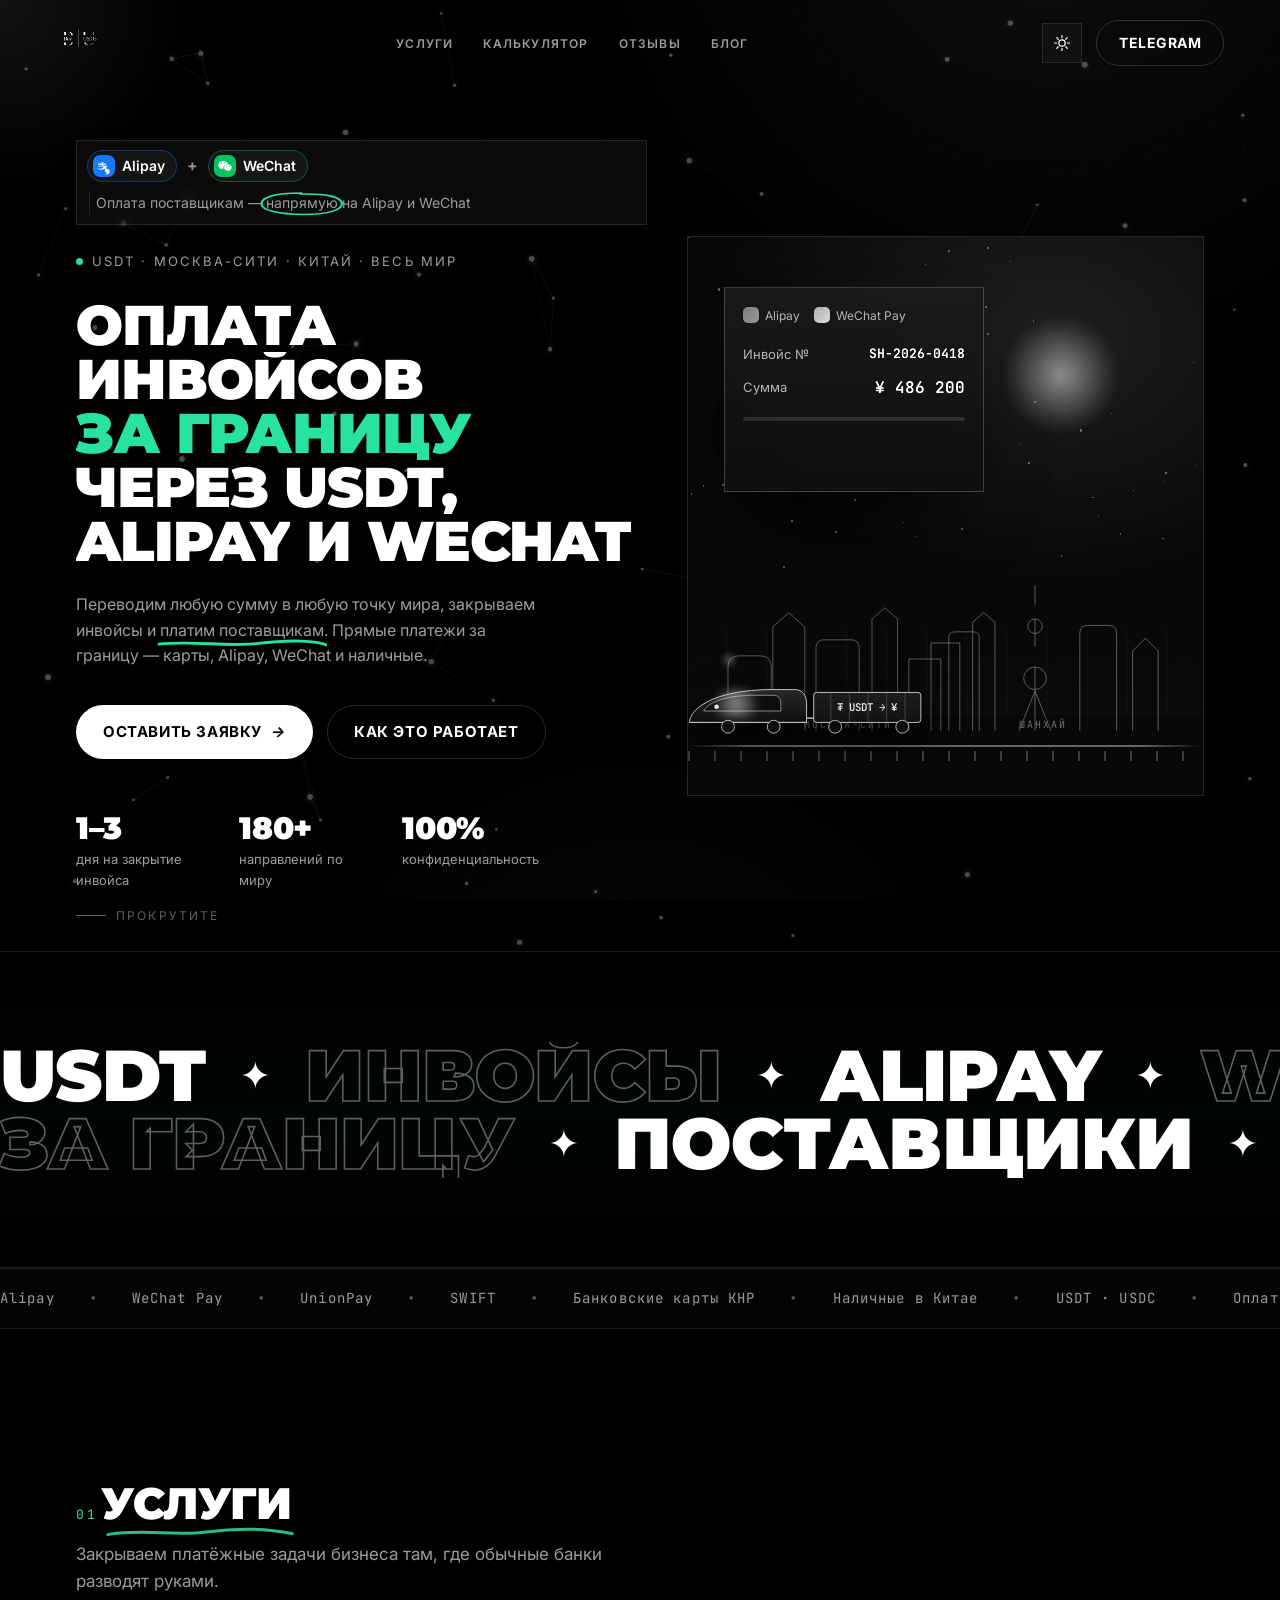
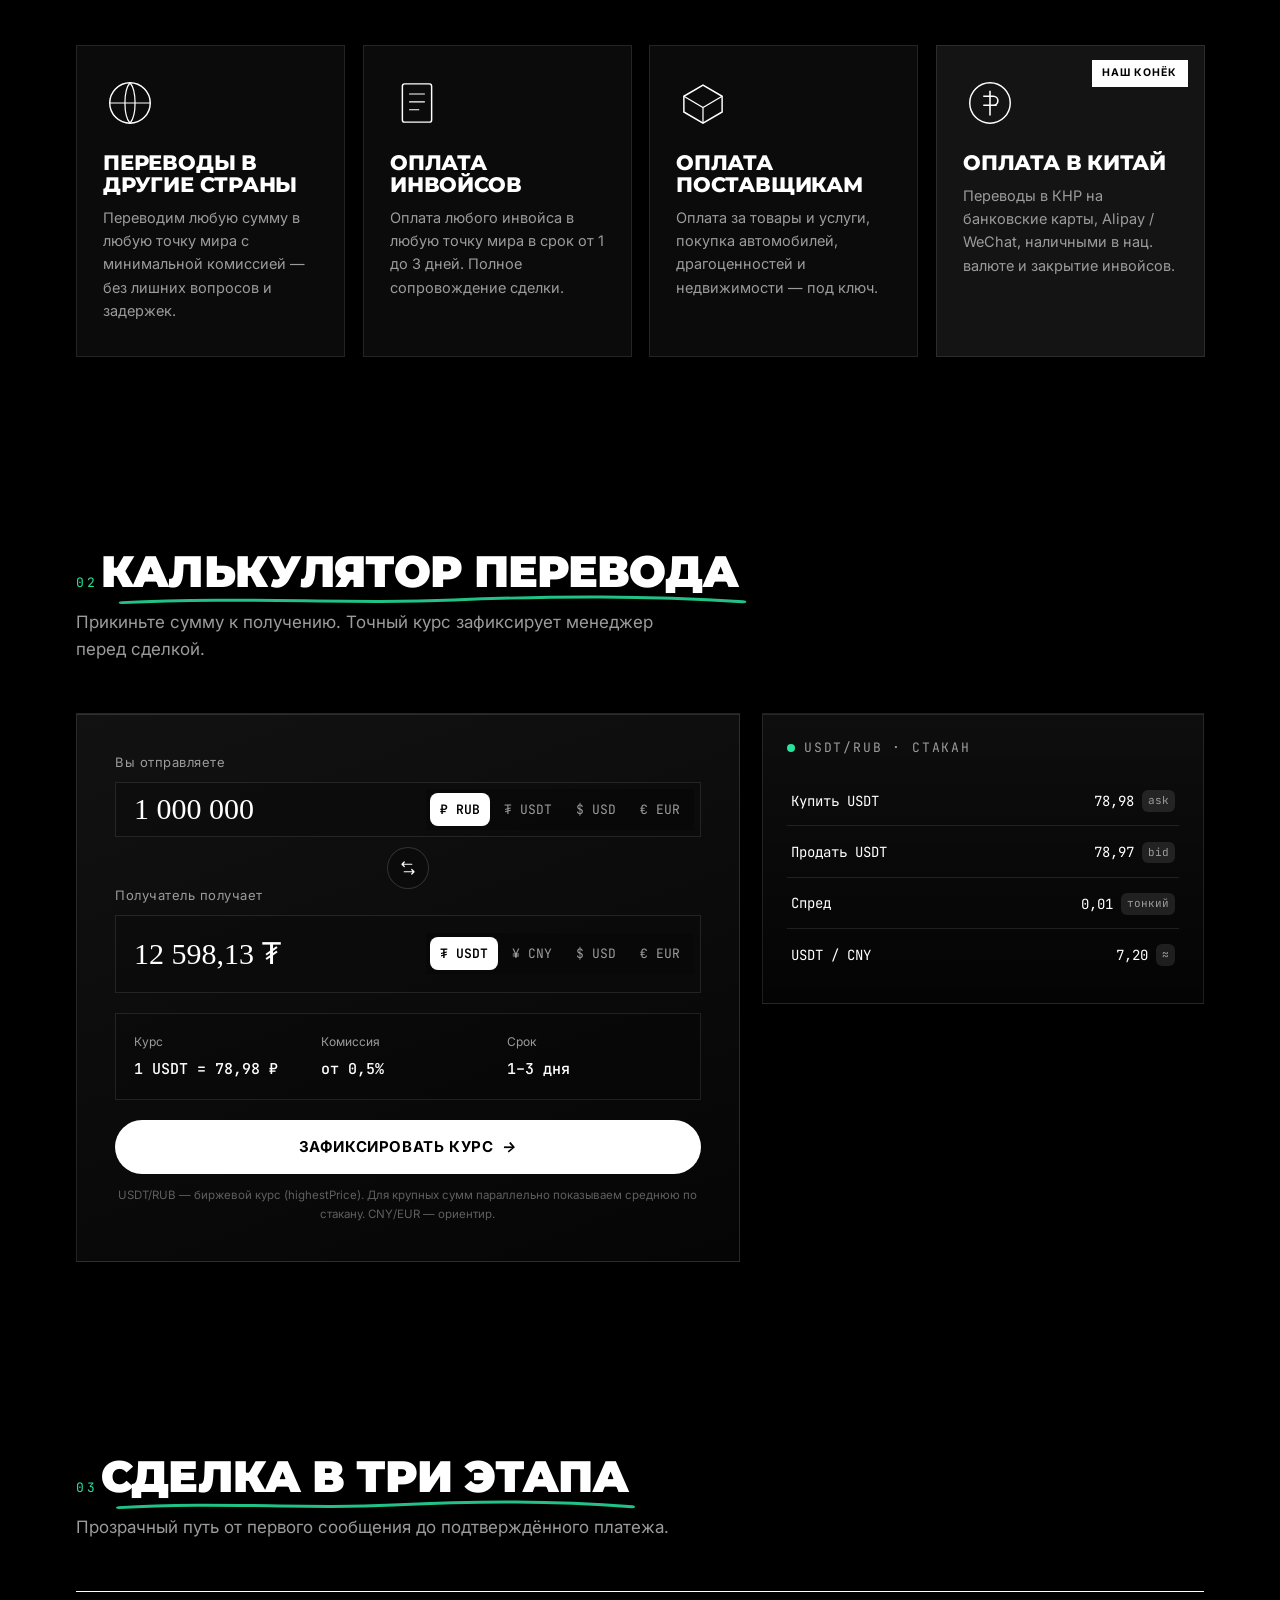
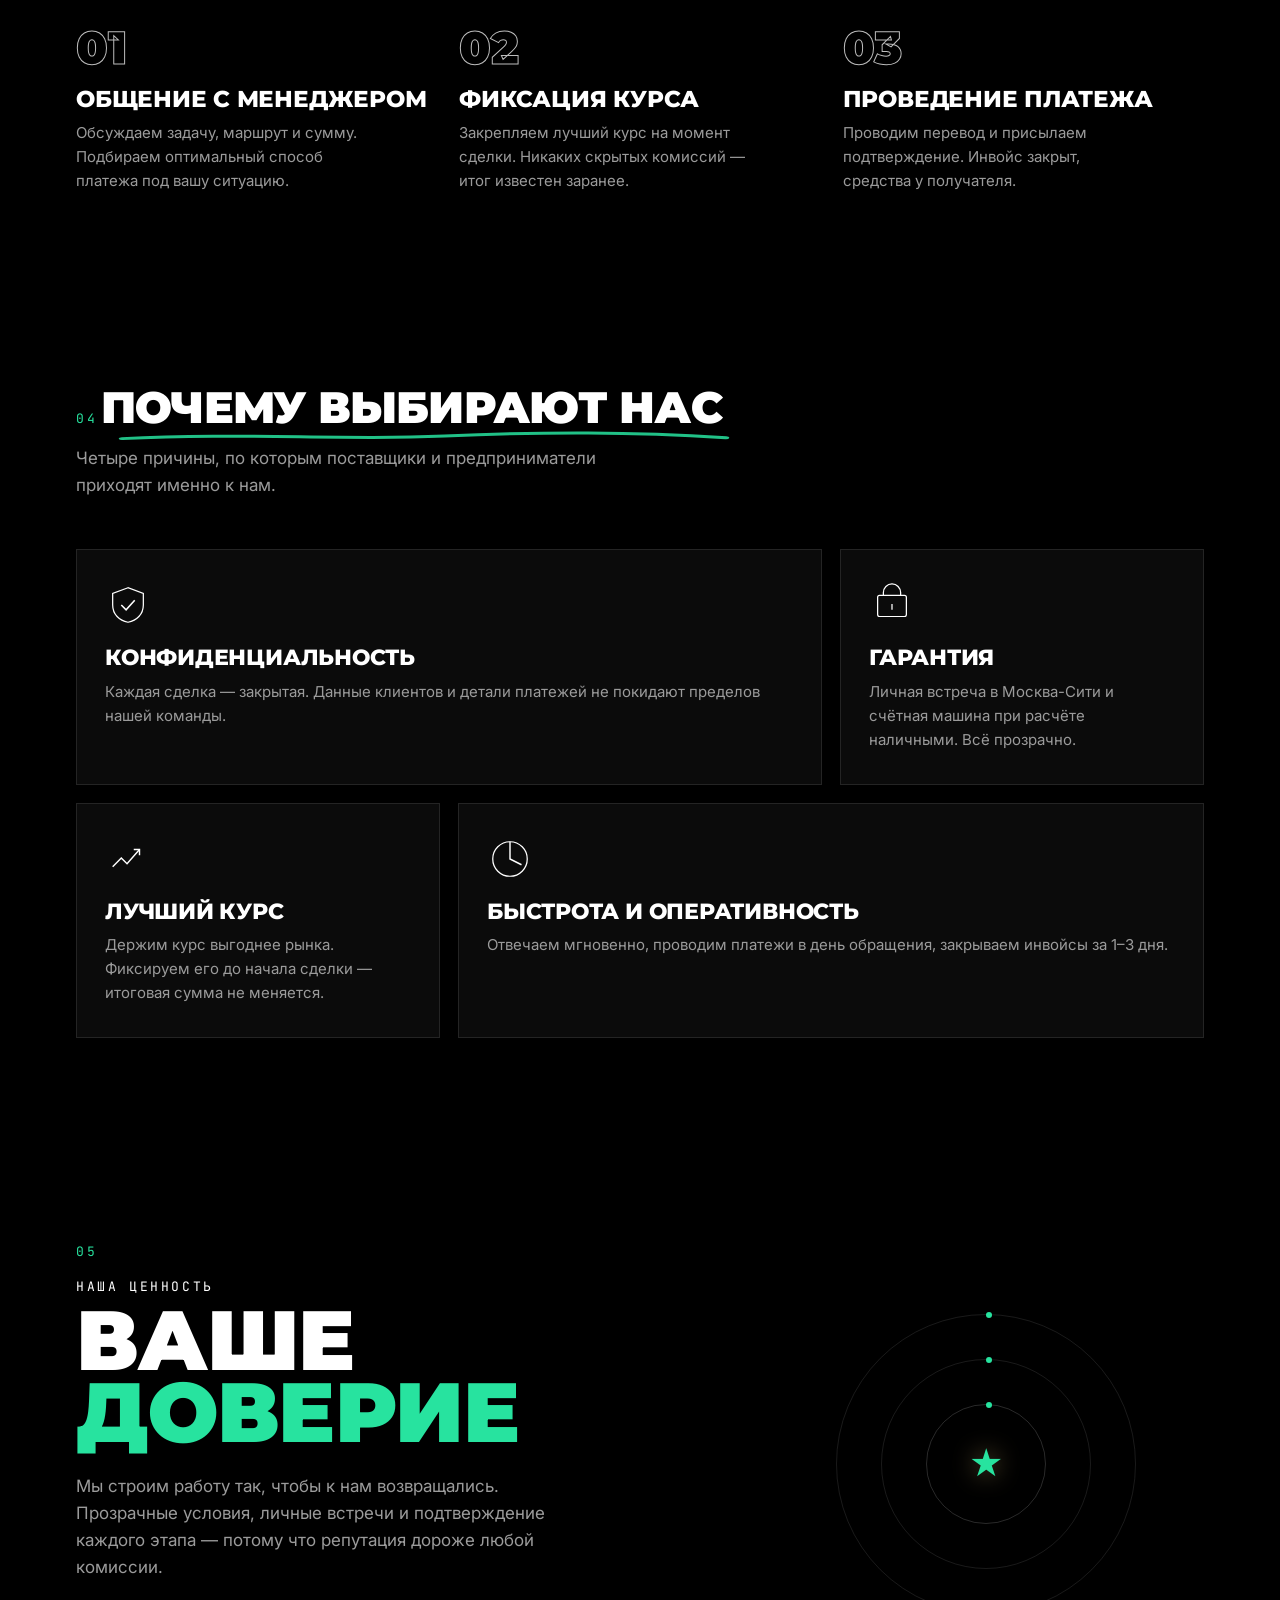
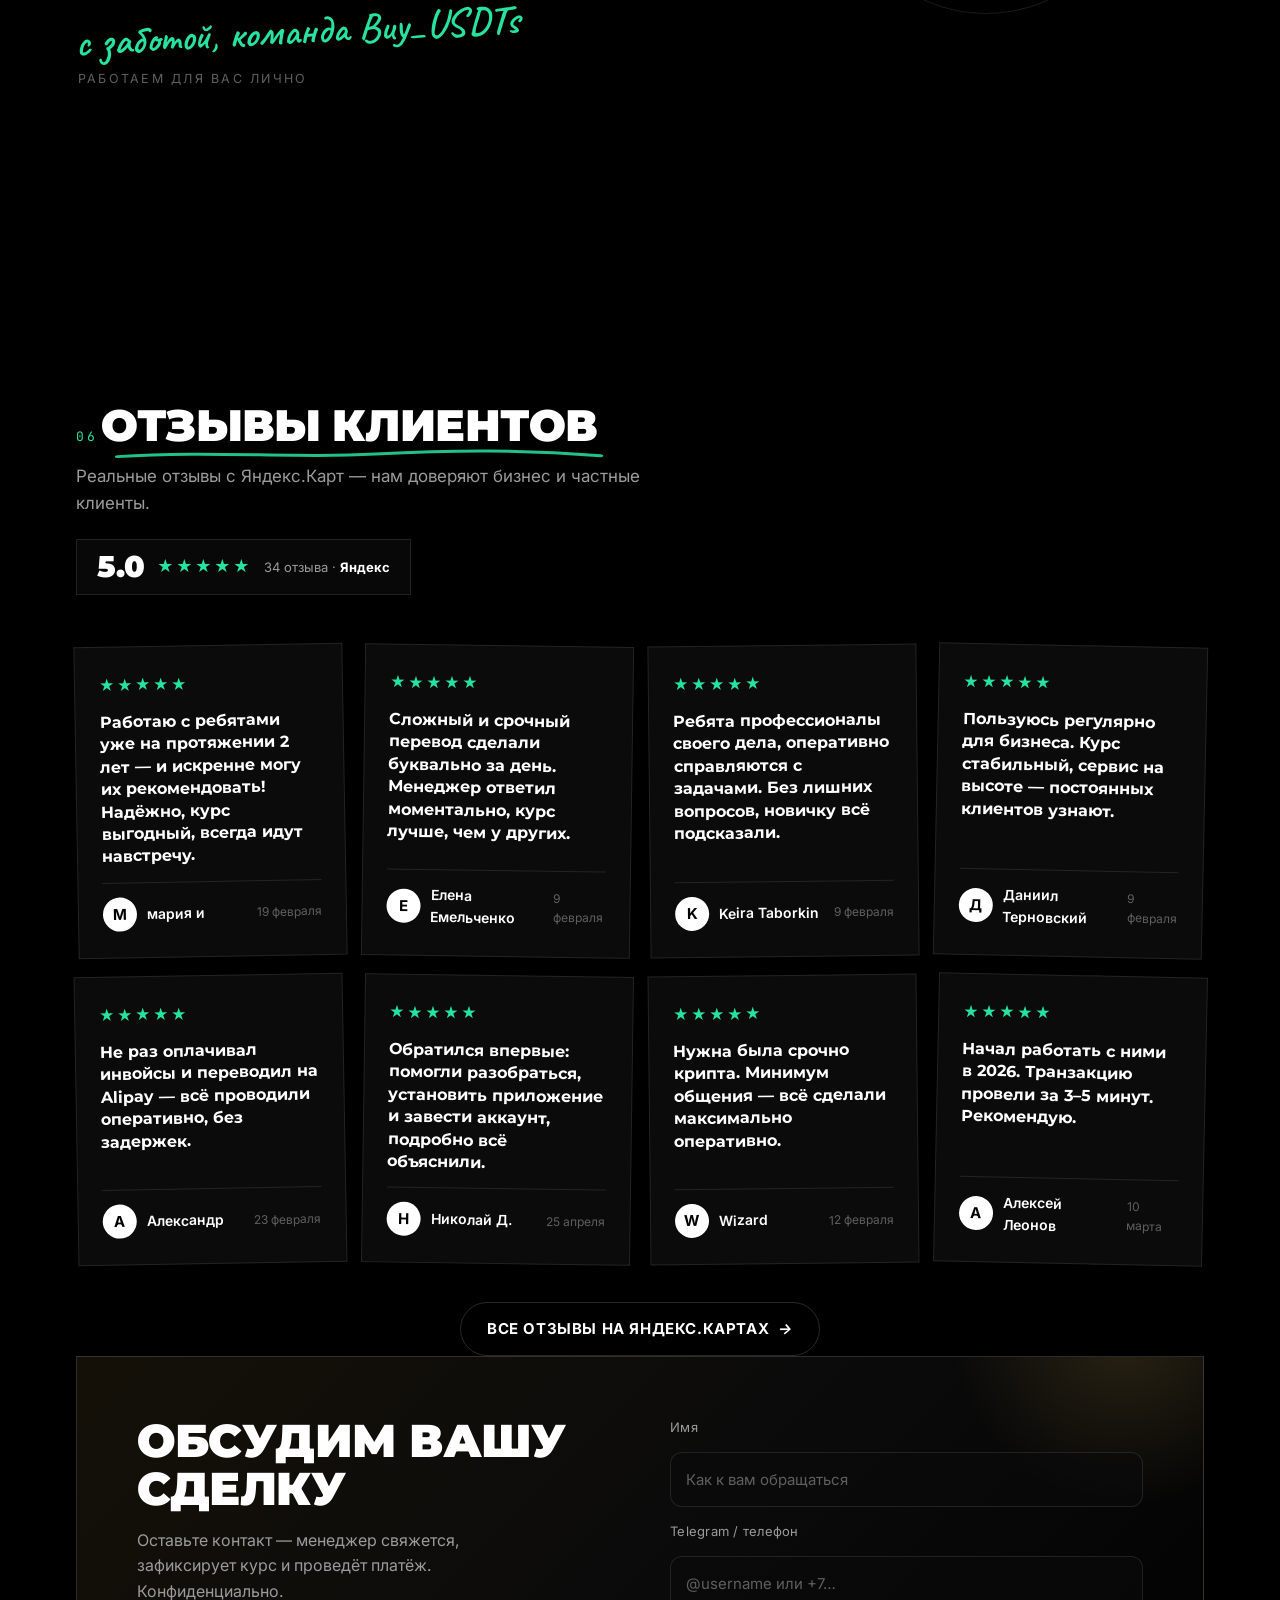
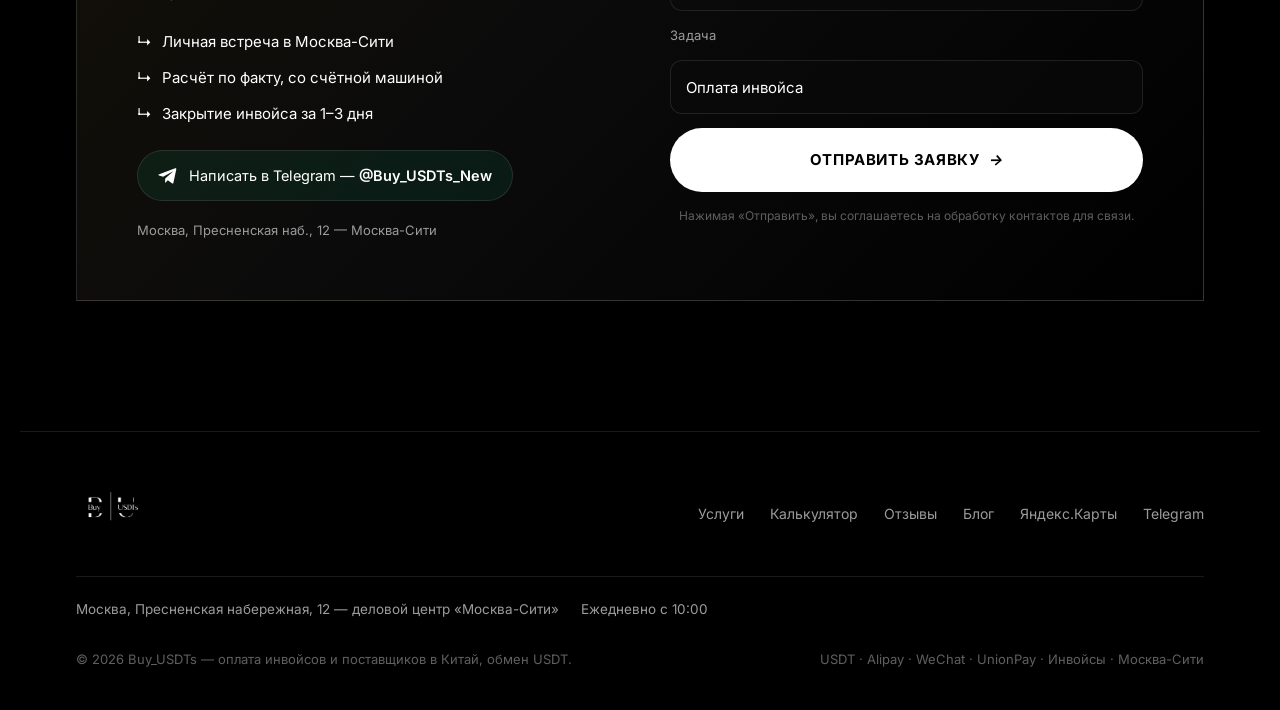
==== index.html @ accc1ccd "Buy_USDTs: сайт, блог и автопубликация через GitHub Actions" ====
<!DOCTYPE html>
<html lang="ru">
<head>
<meta charset="UTF-8" />
<meta name="viewport" content="width=device-width, initial-scale=1.0" />
<title>Оплата инвойсов и поставщиков в Китай через USDT, Alipay, WeChat — Buy_USDTs (Москва-Сити)</title>
<meta name="description" content="Buy_USDTs — оплата инвойсов и поставщиков в Китай, переводы в любую точку мира через USDT. Пополнение Alipay и WeChat, обмен USDT в Москве-Сити. Лучший курс, конфиденциально, за 1–3 дня. Рейтинг 5.0 на Яндекс.Картах." />
<meta name="keywords" content="оплата инвойсов в Китай, перевод денег в Китай, оплата поставщикам в Китай, пополнение Alipay, пополнение WeChat, купить USDT, оплата через USDT, перевод USDT, обмен USDT Москва, оплата китайских поставщиков, агент по оплате в Китай, международные переводы, криптообменник Москва-Сити, закрытие инвойса" />
<link rel="canonical" href="https://buyusdt.ru/" />
<meta name="robots" content="index, follow, max-image-preview:large" />
<meta name="theme-color" content="#05110c" />
<meta name="author" content="Buy_USDTs" />

<!-- гео / локальный бизнес -->
<meta name="geo.region" content="RU-MOW" />
<meta name="geo.placename" content="Москва, Москва-Сити" />
<meta name="geo.position" content="55.7497;37.5390" />
<meta name="ICBM" content="55.7497, 37.5390" />

<!-- Open Graph -->
<meta property="og:type" content="website" />
<meta property="og:locale" content="ru_RU" />
<meta property="og:site_name" content="Buy_USDTs" />
<meta property="og:title" content="Оплата инвойсов и поставщиков в Китай через USDT, Alipay, WeChat — Buy_USDTs" />
<meta property="og:description" content="Переводы в любую точку мира, оплата инвойсов и поставщикам, пополнение Alipay и WeChat. Обмен USDT в Москве-Сити. Рейтинг 5.0 на Яндекс.Картах." />
<meta property="og:url" content="https://buyusdt.ru/" />
<meta property="og:image" content="https://buyusdt.ru/logo.png" />

<!-- Twitter -->
<meta name="twitter:card" content="summary_large_image" />
<meta name="twitter:title" content="Оплата инвойсов и поставщиков в Китай через USDT — Buy_USDTs" />
<meta name="twitter:description" content="USDT, Alipay, WeChat, инвойсы. Москва-Сити. Лучший курс, 1–3 дня, рейтинг 5.0." />
<meta name="twitter:image" content="https://buyusdt.ru/logo.png" />

<!-- favicon -->
<link rel="icon" type="image/png" href="logo.png" />
<link rel="apple-touch-icon" href="logo.png" />

<link rel="preconnect" href="https://fonts.googleapis.com" />
<link rel="preconnect" href="https://fonts.gstatic.com" crossorigin />
<link href="https://fonts.googleapis.com/css2?family=Inter:wght@300;400;500;600;700&family=Montserrat:wght@600;700;800;900&family=Caveat:wght@500;600;700&family=JetBrains+Mono:wght@400;500&display=swap" rel="stylesheet" />
<link rel="stylesheet" href="styles.css" />
</head>
<body>

<!-- grain + ambient -->
<div class="grain" aria-hidden="true"></div>
<div class="ambient" aria-hidden="true"></div>
<div class="cursor-glow" aria-hidden="true"></div>
<div class="scroll-progress" id="scrollProgress" aria-hidden="true"></div>

<!-- preloader -->
<div class="preloader" id="preloader" aria-hidden="true">
  <img class="preloader__logo" src="logo.png" alt="Buy_USDTs" />
  <div class="preloader__emblems">
    <span class="pre-emblem">
      <svg viewBox="0 0 40 40" width="34" height="34"><rect width="40" height="40" rx="9" fill="#1677FF"/><path d="M9 25.5c3.6 1.4 8.2 2.2 12.4-.3 2.6-1.5 4-3.7 4.8-5.6h-7.6v-1.7h5.3v-2.2h-5.3V12.8h-2.6v2.7H8.9v2.2h7.1v1.7H10v1.5h9.6c-.6 1.1-1.5 2.3-2.9 3.1-2.9 1.7-6 1-8-.1l-.7 1.6Z" fill="#fff"/><path d="M22 23.5c2.4.9 5 1.9 8 3.1V31a4 4 0 0 1-4 4h-4l0-.1c1.4-.9 2.4-2.1 3.1-3.2-1.2-.5-2.4-1-3.6-1.4l.5-6.8Z" fill="#fff" opacity=".95"/></svg>
      Alipay
    </span>
    <span class="pre-emblem">
      <svg viewBox="0 0 40 40" width="34" height="34"><rect width="40" height="40" rx="9" fill="#07C160"/><path d="M16.5 11c-4.7 0-8.5 3.1-8.5 7 0 2.2 1.2 4.2 3.2 5.5l-.8 2.4 2.8-1.4c1 .3 2.1.5 3.3.5h.7a6 6 0 0 1-.2-1.6c0-3.7 3.5-6.6 7.8-6.6h.7C24.6 13.5 21 11 16.5 11Zm-2.9 4.6a1.1 1.1 0 1 1 0-2.2 1.1 1.1 0 0 1 0 2.2Zm5.8 0a1.1 1.1 0 1 1 0-2.2 1.1 1.1 0 0 1 0 2.2Z" fill="#fff"/><path d="M32 22.8c0-3.2-3.1-5.8-6.9-5.8s-6.9 2.6-6.9 5.8 3.1 5.8 6.9 5.8c.8 0 1.6-.1 2.3-.4l2.2 1.1-.6-1.9c1.8-1.1 3-2.7 3-4.6Zm-9.1-1a.9.9 0 1 1 0-1.8.9.9 0 0 1 0 1.8Zm4.6 0a.9.9 0 1 1 0-1.8.9.9 0 0 1 0 1.8Z" fill="#fff"/></svg>
      WeChat
    </span>
  </div>
  <div class="preloader__bar"><span></span></div>
</div>

<!-- ============ NAV ============ -->
<header class="nav" id="nav">
  <a href="#hero" class="brand" aria-label="Buy_USDTs — на главную">
    <img class="brand__logo" src="logo.png" alt="Buy_USDTs" />
  </a>
  <nav class="nav__links" aria-label="Основная навигация">
    <a href="#services">Услуги</a>
    <a href="#calc">Калькулятор</a>
    <a href="#reviews">Отзывы</a>
    <a href="blog.html">Блог</a>
  </nav>
  <div class="nav__right">
    <button class="theme-toggle" id="themeToggle" aria-label="Переключить тему" title="Сменить тему">
      <svg class="theme-toggle__sun" viewBox="0 0 24 24" width="18" height="18" fill="none" stroke="currentColor" stroke-width="1.6"><circle cx="12" cy="12" r="4.2"/><path d="M12 2v3M12 19v3M2 12h3M19 12h3M4.9 4.9l2.1 2.1M17 17l2.1 2.1M19.1 4.9 17 7M7 17l-2.1 2.1" stroke-linecap="round"/></svg>
      <svg class="theme-toggle__moon" viewBox="0 0 24 24" width="18" height="18" fill="none" stroke="currentColor" stroke-width="1.6"><path d="M20 14.5A8 8 0 1 1 9.5 4a6.5 6.5 0 0 0 10.5 10.5Z" stroke-linejoin="round"/></svg>
    </button>
    <a href="https://t.me/Buy_USDTs_New" target="_blank" rel="noopener" class="btn btn--ghost nav__cta" data-magnetic>
      <span>Telegram</span>
    </a>
  </div>
</header>

<main>

<!-- ============ HERO ============ -->
<section class="hero" id="hero">
  <canvas class="hero__net" id="net" aria-hidden="true"></canvas>
  <div class="hero__copy">
    <div class="hook reveal">
      <span class="hook__emblem hook__emblem--ali" aria-label="Alipay">
        <svg viewBox="0 0 40 40" width="22" height="22"><rect width="40" height="40" rx="9" fill="#1677FF"/><path d="M9 25.5c3.6 1.4 8.2 2.2 12.4-.3 2.6-1.5 4-3.7 4.8-5.6h-7.6v-1.7h5.3v-2.2h-5.3V12.8h-2.6v2.7H8.9v2.2h7.1v1.7H10v1.5h9.6c-.6 1.1-1.5 2.3-2.9 3.1-2.9 1.7-6 1-8-.1l-.7 1.6Z" fill="#fff"/><path d="M22 23.5c2.4.9 5 1.9 8 3.1V31a4 4 0 0 1-4 4h-4l0-.1c1.4-.9 2.4-2.1 3.1-3.2-1.2-.5-2.4-1-3.6-1.4l.5-6.8Z" fill="#fff" opacity=".95"/></svg>
        Alipay
      </span>
      <span class="hook__plus">+</span>
      <span class="hook__emblem hook__emblem--wechat" aria-label="WeChat Pay">
        <svg viewBox="0 0 40 40" width="22" height="22"><rect width="40" height="40" rx="9" fill="#07C160"/><path d="M16.5 11c-4.7 0-8.5 3.1-8.5 7 0 2.2 1.2 4.2 3.2 5.5l-.8 2.4 2.8-1.4c1 .3 2.1.5 3.3.5h.7a6 6 0 0 1-.2-1.6c0-3.7 3.5-6.6 7.8-6.6h.7C24.6 13.5 21 11 16.5 11Zm-2.9 4.6a1.1 1.1 0 1 1 0-2.2 1.1 1.1 0 0 1 0 2.2Zm5.8 0a1.1 1.1 0 1 1 0-2.2 1.1 1.1 0 0 1 0 2.2Z" fill="#fff"/><path d="M32 22.8c0-3.2-3.1-5.8-6.9-5.8s-6.9 2.6-6.9 5.8 3.1 5.8 6.9 5.8c.8 0 1.6-.1 2.3-.4l2.2 1.1-.6-1.9c1.8-1.1 3-2.7 3-4.6Zm-9.1-1a.9.9 0 1 1 0-1.8.9.9 0 0 1 0 1.8Zm4.6 0a.9.9 0 1 1 0-1.8.9.9 0 0 1 0 1.8Z" fill="#fff"/></svg>
        WeChat
      </span>
      <span class="hook__text">Оплата поставщикам — <span class="circled">напрямую<svg class="circled__svg" viewBox="0 0 120 50" preserveAspectRatio="none"><path d="M60 4 C20 4 6 14 6 25 C6 38 30 46 62 46 C98 46 116 36 114 23 C112 11 92 5 58 6"/></svg></span> на Alipay и WeChat</span>
    </div>
    <div class="eyebrow reveal"><span class="dot"></span>USDT · Москва-Сити · Китай · весь мир</div>
    <h1 class="hero__title reveal" data-split>
      Оплата инвойсов <span class="ital">за границу</span> через USDT, Alipay и WeChat
    </h1>
    <p class="hero__lede reveal">
      Переводим любую сумму в любую точку мира, закрываем инвойсы и <span class="uline">платим поставщикам<svg class="uline__svg" viewBox="0 0 320 12" preserveAspectRatio="none"><path d="M3 7 C70 2 130 11 190 6 S300 2 317 8"/></svg></span>.
      Прямые платежи за границу — карты, Alipay, WeChat и наличные.
    </p>
    <div class="hero__actions reveal">
      <a href="#contact" class="btn btn--gold" data-magnetic><span>Оставить заявку</span><i class="btn__arr">→</i></a>
      <a href="#process" class="btn btn--line" data-magnetic><span>Как это работает</span></a>
    </div>
    <div class="hero__stats reveal">
      <div class="stat"><b data-count="1" data-suffix="–3">1–3</b><small>дня на закрытие инвойса</small></div>
      <div class="stat"><b data-count="180" data-suffix="+">0</b><small>направлений по миру</small></div>
      <div class="stat"><b data-count="100" data-suffix="%">0</b><small>конфиденциальность</small></div>
    </div>
  </div>

  <!-- ===== animated route scene ===== -->
  <div class="scene" id="scene" aria-hidden="true">
    <div class="scene__sky"></div>
    <div class="scene__sun"></div>
    <div class="stars" id="stars"></div>

    <!-- parallax skylines -->
    <div class="skyline skyline--far" data-depth="0.06"></div>
    <div class="skyline skyline--moscow" data-depth="0.14">
      <svg viewBox="0 0 360 200" preserveAspectRatio="xMidYMax meet">
        <g fill="none" stroke="currentColor" stroke-width="1.2">
          <path d="M30 200 V120 q0-14 14-14 h26 q14 0 14 14 V200"/>
          <path d="M86 200 V70 l20-18 20 18 V200"/>
          <path d="M140 200 V96 q0-10 10-10 h34 q10 0 10 10 V200"/>
          <path d="M210 200 V60 l16 -14 16 14 V200"/>
          <path d="M256 200 V110 h40 V200"/>
          <path d="M306 200 V84 q0-8 8-8 h22 q8 0 8 8 V200"/>
        </g>
      </svg>
      <span class="skyline__tag">МОСКВА-СИТИ</span>
    </div>
    <div class="skyline skyline--china" data-depth="0.14">
      <svg viewBox="0 0 360 200" preserveAspectRatio="xMidYMax meet">
        <g fill="none" stroke="currentColor" stroke-width="1.2">
          <path d="M40 200 V90 h36 V200"/>
          <path d="M92 200 V64 l14-12 14 12 V200"/>
          <!-- pearl tower -->
          <path d="M170 200 V120 M170 120 a14 14 0 1 0 0.01 0 M170 94 V60 M170 60 a9 9 0 1 0 0.01 0 M170 42 V18"/>
          <path d="M150 200 L170 150 L190 200"/>
          <path d="M226 200 V78 q0-10 10-10 h26 q10 0 10 10 V200"/>
          <path d="M292 200 V100 l16 -16 16 16 V200"/>
        </g>
      </svg>
      <span class="skyline__tag">ШАНХАЙ</span>
    </div>

    <!-- rail -->
    <div class="rail"><span class="rail__line"></span></div>

    <!-- the train -->
    <div class="train" id="train">
      <svg class="train__svg" viewBox="0 0 420 120" fill="none">
        <defs>
          <linearGradient id="loco" x1="0" y1="0" x2="0" y2="1">
            <stop offset="0" stop-color="#22252b"/><stop offset="1" stop-color="#0e1013"/>
          </linearGradient>
          <linearGradient id="cargo" x1="0" y1="0" x2="0" y2="1">
            <stop offset="0" stop-color="#1a1d22"/><stop offset="1" stop-color="#101216"/>
          </linearGradient>
        </defs>
        <!-- locomotive (sleek bullet) -->
        <path d="M2 86 C2 70 30 40 120 40 L150 40 C160 40 166 48 166 60 L166 86 Z" fill="url(#loco)" stroke="#c9a24a" stroke-width="1.4"/>
        <path d="M22 70 C30 56 56 48 96 48 L120 48 C126 48 130 52 130 60 L130 70 Z" fill="#0c0e11" stroke="#c9a24a" stroke-width="1" opacity=".9"/>
        <circle cx="40" cy="64" r="3.2" fill="#e6c476"/>
        <line x1="2" y1="86" x2="166" y2="86" stroke="#c9a24a" stroke-width="1.4"/>
        <!-- cargo container -->
        <rect x="176" y="44" width="150" height="42" rx="4" fill="url(#cargo)" stroke="#c9a24a" stroke-width="1.4"/>
        <line x1="200" y1="44" x2="200" y2="86" stroke="#c9a24a" stroke-width=".7" opacity=".5"/>
        <line x1="226" y1="44" x2="226" y2="86" stroke="#c9a24a" stroke-width=".7" opacity=".5"/>
        <line x1="252" y1="44" x2="252" y2="86" stroke="#c9a24a" stroke-width=".7" opacity=".5"/>
        <line x1="278" y1="44" x2="278" y2="86" stroke="#c9a24a" stroke-width=".7" opacity=".5"/>
        <line x1="304" y1="44" x2="304" y2="86" stroke="#c9a24a" stroke-width=".7" opacity=".5"/>
        <text x="251" y="70" text-anchor="middle" font-family="JetBrains Mono, monospace" font-size="15" fill="#e6c476" font-weight="600">₮ USDT → ¥</text>
        <!-- coupling -->
        <line x1="166" y1="80" x2="176" y2="80" stroke="#c9a24a" stroke-width="2"/>
        <!-- wheels -->
        <g class="train__wheels" stroke="#c9a24a" stroke-width="1.3" fill="#0c0e11">
          <circle cx="56" cy="92" r="9"/><circle cx="120" cy="92" r="9"/>
          <circle cx="206" cy="92" r="9"/><circle cx="300" cy="92" r="9"/>
        </g>
      </svg>
      <span class="train__glow"></span>
      <span class="train__steam"></span>
    </div>

    <!-- floating payment card that "confirms" on arrival -->
    <div class="paycard" id="paycard">
      <div class="paycard__head">
        <span class="paycard__brand"><i class="pay-ali"></i>Alipay</span>
        <span class="paycard__brand"><i class="pay-wechat"></i>WeChat Pay</span>
      </div>
      <div class="paycard__row"><span>Инвойс №</span><b>SH-2026-0418</b></div>
      <div class="paycard__row"><span>Сумма</span><b class="paycard__amt">¥ 486 200</b></div>
      <div class="paycard__bar"><i></i></div>
      <div class="paycard__state">
        <span class="paycard__check" aria-hidden="true">
          <svg viewBox="0 0 24 24" width="18" height="18"><path d="M4 12.5 L10 18 L20 6" fill="none" stroke="currentColor" stroke-width="2.4" stroke-linecap="round" stroke-linejoin="round"/></svg>
        </span>
        <span class="paycard__txt">Оплачено · перевод подтверждён</span>
      </div>
    </div>
  </div>

  <div class="hero__scroll reveal"><span></span>прокрутите</div>
</section>

<!-- ============ KINETIC MARQUEE ============ -->
<section class="kinetic" aria-hidden="true">
  <div class="kinetic__row">
    <div class="kinetic__track" data-dir="1">
      <span>USDT</span><i>✦</i><span class="out">ИНВОЙСЫ</span><i>✦</i><span>ALIPAY</span><i>✦</i><span class="out">WECHAT</span><i>✦</i>
      <span>USDT</span><i>✦</i><span class="out">ИНВОЙСЫ</span><i>✦</i><span>ALIPAY</span><i>✦</i><span class="out">WECHAT</span><i>✦</i>
    </div>
  </div>
  <div class="kinetic__row">
    <div class="kinetic__track kinetic__track--rev" data-dir="-1">
      <span class="out">ЗА ГРАНИЦУ</span><i>✦</i><span>ПОСТАВЩИКИ</span><i>✦</i><span class="out">ПЕРЕВОДЫ</span><i>✦</i><span>UNIONPAY</span><i>✦</i>
      <span class="out">ЗА ГРАНИЦУ</span><i>✦</i><span>ПОСТАВЩИКИ</span><i>✦</i><span class="out">ПЕРЕВОДЫ</span><i>✦</i><span>UNIONPAY</span><i>✦</i>
    </div>
  </div>
</section>

<!-- ============ TICKER ============ -->
<div class="ticker" aria-hidden="true">
  <div class="ticker__track">
    <span>Alipay</span><span>•</span><span>WeChat Pay</span><span>•</span><span>UnionPay</span><span>•</span>
    <span>SWIFT</span><span>•</span><span>Банковские карты КНР</span><span>•</span><span>Наличные в Китае</span><span>•</span>
    <span>USDT · USDC</span><span>•</span><span>Оплата поставщикам</span><span>•</span>
    <span>Alipay</span><span>•</span><span>WeChat Pay</span><span>•</span><span>UnionPay</span><span>•</span>
    <span>SWIFT</span><span>•</span><span>Банковские карты КНР</span><span>•</span><span>Наличные в Китае</span><span>•</span>
    <span>USDT · USDC</span><span>•</span><span>Оплата поставщикам</span><span>•</span>
  </div>
</div>

<!-- ============ SERVICES ============ -->
<section class="services" id="services">
  <div class="sec-head reveal">
    <span class="sec-num">01</span>
    <h2>Услуги</h2>
    <p>Закрываем платёжные задачи бизнеса там, где обычные банки разводят руками.</p>
  </div>

  <div class="cards">
    <article class="card reveal" data-tilt>
      <div class="card__ico">
        <svg viewBox="0 0 48 48" fill="none" stroke="currentColor"><circle cx="24" cy="24" r="18" stroke-width="1.3"/><path d="M6 24h36M24 6c6 7 6 29 0 36M24 6c-6 7-6 29 0 36" stroke-width="1.1"/></svg>
      </div>
      <h3>Переводы в другие страны</h3>
      <p>Переводим любую сумму в любую точку мира с минимальной комиссией — без лишних вопросов и задержек.</p>
      <span class="card__edge"></span>
    </article>

    <article class="card reveal" data-tilt>
      <div class="card__ico">
        <svg viewBox="0 0 48 48" fill="none" stroke="currentColor"><rect x="11" y="7" width="26" height="34" rx="2" stroke-width="1.3"/><path d="M17 16h14M17 23h14M17 30h9" stroke-width="1.1"/></svg>
      </div>
      <h3>Оплата инвойсов</h3>
      <p>Оплата любого инвойса в любую точку мира в срок от 1 до 3 дней. Полное сопровождение сделки.</p>
      <span class="card__edge"></span>
    </article>

    <article class="card reveal" data-tilt>
      <div class="card__ico">
        <svg viewBox="0 0 48 48" fill="none" stroke="currentColor"><path d="M7 18 24 8l17 10v14L24 42 7 32z" stroke-width="1.3"/><path d="M7 18l17 10 17-10M24 28v14" stroke-width="1.1"/></svg>
      </div>
      <h3>Оплата поставщикам</h3>
      <p>Оплата за товары и услуги, покупка автомобилей, драгоценностей и недвижимости — под ключ.</p>
      <span class="card__edge"></span>
    </article>

    <article class="card card--accent reveal" data-tilt>
      <div class="card__ico">
        <svg viewBox="0 0 48 48" fill="none" stroke="currentColor"><circle cx="24" cy="24" r="18" stroke-width="1.3"/><path d="M24 13v22M18 18h9a4 4 0 0 1 0 8h-9M18 26h12" stroke-width="1.4"/></svg>
      </div>
      <h3>Оплата в Китай</h3>
      <p>Переводы в КНР на банковские карты, Alipay / WeChat, наличными в нац. валюте и закрытие инвойсов.</p>
      <span class="card__edge"></span>
      <span class="card__badge">наш конёк</span>
    </article>
  </div>
</section>

<!-- ============ CALCULATOR ============ -->
<section class="calc" id="calc">
  <div class="sec-head reveal">
    <span class="sec-num">02</span>
    <h2>Калькулятор перевода</h2>
    <p>Прикиньте сумму к получению. Точный курс зафиксирует менеджер перед сделкой.</p>
  </div>

  <div class="calc__wrap reveal">
    <div class="calc__panel">
      <div class="calc__field">
        <label>Вы отправляете</label>
        <div class="calc__input">
          <input type="text" id="calcAmount" inputmode="numeric" value="1 000 000" />
          <div class="calc__cur" id="fromCur" data-cur="RUB">
            <button type="button" data-v="RUB" class="active">₽ RUB</button>
            <button type="button" data-v="USDT">₮ USDT</button>
            <button type="button" data-v="USD">$ USD</button>
            <button type="button" data-v="EUR">€ EUR</button>
          </div>
        </div>
      </div>

      <div class="calc__swap" id="calcSwap" title="Поменять направление" aria-label="Поменять валюты местами">
        <svg viewBox="0 0 24 24" width="18" height="18" fill="none" stroke="currentColor" stroke-width="1.6"><path d="M7 4 4 7l3 3M4 7h13M17 20l3-3-3-3M20 17H7" stroke-linecap="round" stroke-linejoin="round"/></svg>
      </div>

      <div class="calc__field">
        <label>Получатель получает</label>
        <div class="calc__input calc__input--out">
          <span id="calcResult">—</span>
          <div class="calc__cur" id="toCur" data-cur="USDT">
            <button type="button" data-v="USDT" class="active">₮ USDT</button>
            <button type="button" data-v="CNY">¥ CNY</button>
            <button type="button" data-v="USD">$ USD</button>
            <button type="button" data-v="EUR">€ EUR</button>
          </div>
        </div>
      </div>

      <div class="calc__meta">
        <div><span>Курс</span><b id="calcRate">—</b></div>
        <div><span>Комиссия</span><b class="calc__fee">от 0,5%</b></div>
        <div><span>Срок</span><b>1–3 дня</b></div>
      </div>

      <a href="#contact" class="btn btn--gold btn--full" data-magnetic><span>Зафиксировать курс</span><i class="btn__arr">→</i></a>
      <p class="calc__disclaimer">USDT/RUB — биржевой курс (highestPrice). Для крупных сумм параллельно показываем среднюю по стакану. CNY/EUR — ориентир.</p>
    </div>

    <aside class="calc__aside">
      <div class="rateboard" id="rateboard">
        <div class="rateboard__head"><span class="rateboard__live"></span>USDT/RUB · стакан</div>
        <ul id="rateList"></ul>
      </div>
    </aside>
  </div>
</section>

<!-- ============ PROCESS ============ -->
<section class="process" id="process">
  <div class="sec-head reveal">
    <span class="sec-num">03</span>
    <h2>Сделка в три этапа</h2>
    <p>Прозрачный путь от первого сообщения до подтверждённого платежа.</p>
  </div>

  <div class="steps">
    <div class="steps__progress"><i id="stepsProgress"></i></div>

    <article class="step reveal">
      <span class="step__no">01</span>
      <h3>Общение с менеджером</h3>
      <p>Обсуждаем задачу, маршрут и сумму. Подбираем оптимальный способ платежа под вашу ситуацию.</p>
    </article>
    <article class="step reveal">
      <span class="step__no">02</span>
      <h3>Фиксация курса</h3>
      <p>Закрепляем лучший курс на момент сделки. Никаких скрытых комиссий — итог известен заранее.</p>
    </article>
    <article class="step reveal">
      <span class="step__no">03</span>
      <h3>Проведение платежа</h3>
      <p>Проводим перевод и присылаем подтверждение. Инвойс закрыт, средства у получателя.</p>
    </article>
  </div>
</section>

<!-- ============ ADVANTAGES ============ -->
<section class="advantages" id="advantages">
  <div class="sec-head reveal">
    <span class="sec-num">04</span>
    <h2>Почему выбирают нас</h2>
    <p>Четыре причины, по которым поставщики и предприниматели приходят именно к нам.</p>
  </div>

  <div class="adv-grid">
    <article class="adv adv--wide reveal">
      <div class="adv__ico"><svg viewBox="0 0 48 48" fill="none" stroke="currentColor"><path d="M24 6 8 12v12c0 10 7 16 16 18 9-2 16-8 16-18V12z" stroke-width="1.3"/><path d="M17 24l5 5 9-10" stroke-width="1.6"/></svg></div>
      <h3>Конфиденциальность</h3>
      <p>Каждая сделка — закрытая. Данные клиентов и детали платежей не покидают пределов нашей команды.</p>
    </article>

    <article class="adv reveal">
      <div class="adv__ico"><svg viewBox="0 0 48 48" fill="none" stroke="currentColor"><rect x="9" y="14" width="30" height="22" rx="2" stroke-width="1.3"/><path d="M15 14v-3a9 9 0 0 1 18 0v3M24 23v6" stroke-width="1.3"/></svg></div>
      <h3>Гарантия</h3>
      <p>Личная встреча в Москва-Сити и счётная машина при расчёте наличными. Всё прозрачно.</p>
    </article>

    <article class="adv reveal">
      <div class="adv__ico"><svg viewBox="0 0 48 48" fill="none" stroke="currentColor"><path d="M8 32l9-9 6 6 13-15" stroke-width="1.5"/><path d="M30 14h6v6" stroke-width="1.5"/></svg></div>
      <h3>Лучший курс</h3>
      <p>Держим курс выгоднее рынка. Фиксируем его до начала сделки — итоговая сумма не меняется.</p>
    </article>

    <article class="adv adv--wide reveal">
      <div class="adv__ico"><svg viewBox="0 0 48 48" fill="none" stroke="currentColor"><path d="M24 6v18l12 6" stroke-width="1.5"/><circle cx="24" cy="24" r="18" stroke-width="1.3"/></svg></div>
      <h3>Быстрота и оперативность</h3>
      <p>Отвечаем мгновенно, проводим платежи в день обращения, закрываем инвойсы за 1–3 дня.</p>
    </article>
  </div>
</section>

<!-- ============ TRUST ============ -->
<section class="trust" id="trust">
  <div class="trust__inner reveal">
    <span class="sec-num">05</span>
    <p class="trust__kicker">Наша ценность</p>
    <h2 class="trust__line">Ваше <span class="ital">доверие</span></h2>
    <p class="trust__sub">
      Мы строим работу так, чтобы к нам возвращались. Прозрачные условия, личные встречи
      и подтверждение каждого этапа — потому что репутация дороже любой комиссии.
    </p>
    <div class="signature">с заботой, команда Buy_USDTs<small>работаем для вас лично</small></div>
  </div>
  <div class="trust__orbits" aria-hidden="true">
    <span></span><span></span><span></span><i>★</i>
  </div>
</section>

<!-- ============ REVIEWS ============ -->
<section class="reviews" id="reviews">
  <div class="sec-head reviews__head reveal">
    <span class="sec-num">06</span>
    <h2>Отзывы клиентов</h2>
    <p>Реальные отзывы с Яндекс.Карт — нам доверяют бизнес и частные клиенты.</p>
    <a class="ya-rating" href="https://yandex.ru/maps/org/buyusdt/136196508070/reviews/" target="_blank" rel="noopener">
      <span class="ya-rating__num">5.0</span>
      <span class="ya-rating__stars" aria-hidden="true">★★★★★</span>
      <span class="ya-rating__meta">34 отзыва · <b>Яндекс</b></span>
    </a>
  </div>

  <div class="reviews__grid">
    <figure class="review reveal">
      <div class="review__stars" aria-label="5 из 5">★★★★★</div>
      <blockquote>Работаю с ребятами уже на протяжении 2 лет — и искренне могу их рекомендовать! Надёжно, курс выгодный, всегда идут навстречу.</blockquote>
      <figcaption><span class="review__av">М</span><b>мария и</b><time>19 февраля</time></figcaption>
    </figure>

    <figure class="review reveal">
      <div class="review__stars" aria-label="5 из 5">★★★★★</div>
      <blockquote>Сложный и срочный перевод сделали буквально за день. Менеджер ответил моментально, курс лучше, чем у других.</blockquote>
      <figcaption><span class="review__av">Е</span><b>Елена Емельченко</b><time>9 февраля</time></figcaption>
    </figure>

    <figure class="review reveal">
      <div class="review__stars" aria-label="5 из 5">★★★★★</div>
      <blockquote>Ребята профессионалы своего дела, оперативно справляются с задачами. Без лишних вопросов, новичку всё подсказали.</blockquote>
      <figcaption><span class="review__av">K</span><b>Keira Taborkin</b><time>9 февраля</time></figcaption>
    </figure>

    <figure class="review reveal">
      <div class="review__stars" aria-label="5 из 5">★★★★★</div>
      <blockquote>Пользуюсь регулярно для бизнеса. Курс стабильный, сервис на высоте — постоянных клиентов узнают.</blockquote>
      <figcaption><span class="review__av">Д</span><b>Даниил Терновский</b><time>9 февраля</time></figcaption>
    </figure>

    <figure class="review reveal">
      <div class="review__stars" aria-label="5 из 5">★★★★★</div>
      <blockquote>Не раз оплачивал инвойсы и переводил на Alipay — всё проводили оперативно, без задержек.</blockquote>
      <figcaption><span class="review__av">А</span><b>Александр</b><time>23 февраля</time></figcaption>
    </figure>

    <figure class="review reveal">
      <div class="review__stars" aria-label="5 из 5">★★★★★</div>
      <blockquote>Обратился впервые: помогли разобраться, установить приложение и завести аккаунт, подробно всё объяснили.</blockquote>
      <figcaption><span class="review__av">Н</span><b>Николай Д.</b><time>25 апреля</time></figcaption>
    </figure>

    <figure class="review reveal">
      <div class="review__stars" aria-label="5 из 5">★★★★★</div>
      <blockquote>Нужна была срочно крипта. Минимум общения — всё сделали максимально оперативно.</blockquote>
      <figcaption><span class="review__av">W</span><b>Wizard</b><time>12 февраля</time></figcaption>
    </figure>

    <figure class="review reveal">
      <div class="review__stars" aria-label="5 из 5">★★★★★</div>
      <blockquote>Начал работать с ними в 2026. Транзакцию провели за 3–5 минут. Рекомендую.</blockquote>
      <figcaption><span class="review__av">А</span><b>Алексей Леонов</b><time>10 марта</time></figcaption>
    </figure>
  </div>

  <div class="reviews__cta reveal">
    <a class="btn btn--line" href="https://yandex.ru/maps/org/buyusdt/136196508070/reviews/" target="_blank" rel="noopener" data-magnetic><span>Все отзывы на Яндекс.Картах</span><i class="btn__arr">→</i></a>
  </div>
</section>

<!-- ============ CONTACT / CTA ============ -->
<section class="cta" id="contact">
  <div class="cta__card reveal">
    <div class="cta__text">
      <h2>Обсудим вашу сделку</h2>
      <p>Оставьте контакт — менеджер свяжется, зафиксирует курс и проведёт платёж. Конфиденциально.</p>
      <ul class="cta__list">
        <li><span>↳</span> Личная встреча в Москва-Сити</li>
        <li><span>↳</span> Расчёт по факту, со счётной машиной</li>
        <li><span>↳</span> Закрытие инвойса за 1–3 дня</li>
      </ul>
      <a href="https://t.me/Buy_USDTs_New" target="_blank" rel="noopener" class="cta__tg" data-magnetic>
        <svg viewBox="0 0 24 24" width="20" height="20" fill="currentColor"><path d="M21.9 4.3 18.5 20c-.2 1-.9 1.3-1.8.8l-4.9-3.6-2.4 2.3c-.3.3-.5.5-1 .5l.3-4.9 9-8.1c.4-.3-.1-.5-.6-.2L6.1 13 1.3 11.5c-1-.3-1-1 .2-1.5L20.6 2.8c.9-.3 1.6.2 1.3 1.5z"/></svg>
        <span>Написать в Telegram — <b>@Buy_USDTs_New</b></span>
      </a>
      <address class="cta__contacts">
        <span>Москва, Пресненская наб., 12 — Москва-Сити</span>
      </address>
    </div>
    <form class="cta__form" id="leadForm" novalidate>
      <label>Имя
        <input type="text" name="name" placeholder="Как к вам обращаться" required />
      </label>
      <label>Telegram / телефон
        <input type="text" name="contact" placeholder="@username или +7…" required />
      </label>
      <label>Задача
        <select name="task">
          <option>Оплата инвойса</option>
          <option>Оплата в Китай (Alipay / WeChat)</option>
          <option>Оплата поставщику</option>
          <option>Перевод в другую страну</option>
        </select>
      </label>
      <button type="submit" class="btn btn--gold btn--full" data-magnetic><span>Отправить заявку</span><i class="btn__arr">→</i></button>
      <p class="cta__note" id="formNote">Нажимая «Отправить», вы соглашаетесь на обработку контактов для связи.</p>
    </form>
  </div>
</section>

</main>

<!-- ============ FOOTER ============ -->
<footer class="footer">
  <div class="footer__top">
    <div class="brand brand--lg">
      <img class="brand__logo" src="logo.png" alt="Buy_USDTs" />
    </div>
    <nav class="footer__nav" aria-label="Подвал">
      <a href="#services">Услуги</a>
      <a href="#calc">Калькулятор</a>
      <a href="#reviews">Отзывы</a>
      <a href="blog.html">Блог</a>
      <a href="https://yandex.ru/maps/org/buyusdt/136196508070/" target="_blank" rel="noopener">Яндекс.Карты</a>
      <a href="https://t.me/Buy_USDTs_New" target="_blank" rel="noopener">Telegram</a>
    </nav>
  </div>
  <address class="footer__nap">
    <span>Москва, Пресненская набережная, 12 — деловой центр «Москва-Сити»</span>
    <span>Ежедневно с 10:00</span>
  </address>
  <div class="footer__bottom">
    <span>© 2026 Buy_USDTs — оплата инвойсов и поставщиков в Китай, обмен USDT.</span>
    <span>USDT · Alipay · WeChat · UnionPay · Инвойсы · Москва-Сити</span>
  </div>
</footer>

<!-- ============ SEO: Schema.org structured data ============ -->
<script type="application/ld+json">
{
  "@context": "https://schema.org",
  "@graph": [
    {
      "@type": ["FinancialService", "CurrencyConversionService", "LocalBusiness"],
      "@id": "https://buyusdt.ru/#org",
      "name": "Buy_USDTs",
      "alternateName": "Buyusdt — оплата инвойсов и поставщиков в Китай",
      "url": "https://buyusdt.ru/",
      "image": "https://buyusdt.ru/logo.png",
      "logo": "https://buyusdt.ru/logo.png",
      "priceRange": "₽₽",
      "description": "Оплата инвойсов и поставщиков в Китай, переводы по миру через USDT, пополнение Alipay и WeChat, обмен USDT в Москве-Сити.",
      "areaServed": ["Россия", "Китай", "весь мир"],
      "currenciesAccepted": "RUB, USDT, USD, CNY",
      "address": {
        "@type": "PostalAddress",
        "streetAddress": "Пресненская набережная, 12",
        "addressLocality": "Москва",
        "addressRegion": "Москва",
        "postalCode": "123112",
        "addressCountry": "RU"
      },
      "geo": { "@type": "GeoCoordinates", "latitude": 55.7497, "longitude": 37.5390 },
      "hasMap": "https://yandex.ru/maps/org/buyusdt/136196508070/",
      "openingHoursSpecification": [{
        "@type": "OpeningHoursSpecification",
        "dayOfWeek": ["Monday","Tuesday","Wednesday","Thursday","Friday","Saturday","Sunday"],
        "opens": "10:00", "closes": "22:00"
      }],
      "sameAs": [
        "https://yandex.ru/maps/org/buyusdt/136196508070/",
        "https://t.me/Buy_USDTs_New"
      ],
      "aggregateRating": {
        "@type": "AggregateRating",
        "ratingValue": "5.0",
        "reviewCount": "34",
        "bestRating": "5",
        "worstRating": "1"
      },
      "review": [
        { "@type": "Review", "author": {"@type":"Person","name":"мария и"}, "datePublished": "2026-02-19", "reviewRating": {"@type":"Rating","ratingValue":"5","bestRating":"5"}, "reviewBody": "Работаю с ребятами уже на протяжении 2 лет — и искренне могу их рекомендовать! Надёжно, курс выгодный, всегда идут навстречу." },
        { "@type": "Review", "author": {"@type":"Person","name":"Елена Емельченко"}, "datePublished": "2026-02-09", "reviewRating": {"@type":"Rating","ratingValue":"5","bestRating":"5"}, "reviewBody": "Сложный и срочный перевод сделали буквально за день. Менеджер ответил моментально, курс лучше, чем у других." },
        { "@type": "Review", "author": {"@type":"Person","name":"Keira Taborkin"}, "datePublished": "2026-02-09", "reviewRating": {"@type":"Rating","ratingValue":"5","bestRating":"5"}, "reviewBody": "Ребята профессионалы своего дела, оперативно справляются с задачами. Без лишних вопросов, новичку всё подсказали." },
        { "@type": "Review", "author": {"@type":"Person","name":"Даниил Терновский"}, "datePublished": "2026-02-09", "reviewRating": {"@type":"Rating","ratingValue":"5","bestRating":"5"}, "reviewBody": "Пользуюсь регулярно для бизнеса. Курс стабильный, сервис на высоте — постоянных клиентов узнают." },
        { "@type": "Review", "author": {"@type":"Person","name":"Александр"}, "datePublished": "2026-02-23", "reviewRating": {"@type":"Rating","ratingValue":"5","bestRating":"5"}, "reviewBody": "Не раз оплачивал инвойсы и переводил на Alipay — всё проводили оперативно, без задержек." },
        { "@type": "Review", "author": {"@type":"Person","name":"Николай Д."}, "datePublished": "2026-04-25", "reviewRating": {"@type":"Rating","ratingValue":"5","bestRating":"5"}, "reviewBody": "Обратился впервые: помогли разобраться, установить приложение и завести аккаунт, подробно всё объяснили." },
        { "@type": "Review", "author": {"@type":"Person","name":"Алексей Леонов"}, "datePublished": "2026-03-10", "reviewRating": {"@type":"Rating","ratingValue":"5","bestRating":"5"}, "reviewBody": "Начал работать с ними в 2026. Транзакцию провели за 3–5 минут. Рекомендую." }
      ]
    },
    {
      "@type": "WebSite",
      "@id": "https://buyusdt.ru/#website",
      "url": "https://buyusdt.ru/",
      "name": "Buy_USDTs",
      "inLanguage": "ru",
      "publisher": { "@id": "https://buyusdt.ru/#org" }
    },
    {
      "@type": "FAQPage",
      "mainEntity": [
        { "@type": "Question", "name": "Как оплатить инвойс в Китай?", "acceptedAnswer": {"@type":"Answer","text":"Пришлите инвойс менеджеру в Telegram, мы фиксируем курс и оплачиваем его напрямую поставщику в Китай. Срок — от 1 до 3 дней."} },
        { "@type": "Question", "name": "Можно ли пополнить Alipay или WeChat?", "acceptedAnswer": {"@type":"Answer","text":"Да. Делаем прямые переводы в Китай на банковские карты, Alipay и WeChat, а также наличными в национальной валюте."} },
        { "@type": "Question", "name": "Что такое оплата через USDT и насколько это надёжно?", "acceptedAnswer": {"@type":"Answer","text":"USDT — стейблкоин, привязанный к доллару. Через него мы проводим международные платежи быстро и по выгодному курсу. Каждая сделка конфиденциальна, возможна личная встреча в Москве-Сити."} },
        { "@type": "Question", "name": "За сколько проходит платёж?", "acceptedAnswer": {"@type":"Answer","text":"Переводы USDT — за несколько минут, оплата инвойсов в Китай — от 1 до 3 дней. Отвечаем и проводим платежи оперативно."} },
        { "@type": "Question", "name": "Где вы находитесь?", "acceptedAnswer": {"@type":"Answer","text":"Москва, Пресненская набережная, 12 — деловой центр «Москва-Сити». Возможна личная встреча и расчёт со счётной машиной."} }
      ]
    }
  ]
}
</script>

<script src="script.js"></script>
</body>
</html>
---- styles.css ----
/* =========================================================
   MERIDIAN — premium payments site
   ========================================================= */
:root{
  --ink:#05110c;
  --ink-2:#071710;
  --panel:#0c1d15;
  --panel-2:#10241a;
  --line:rgba(201,162,74,.22);
  --line-soft:rgba(120,210,170,.10);
  --gold:#c9a24a;
  --gold-hi:#e9c878;
  --gold-deep:#a08852;
  --emerald:#13b884;
  --emerald-hi:#2fe6a8;
  --emerald-deep:#0a7d59;
  --jade:#3fd29a;
  --text:#e8f2ec;
  --muted:#8ba89b;
  --muted-2:#5d7568;
  --rad:18px;
  --ease:cubic-bezier(.22,1,.36,1);
  --maxw:1240px;
  --shadow:0 30px 80px -30px rgba(0,0,0,.85);
  --hand:"Caveat",cursive;
}

/* ---------- light theme ---------- */
[data-theme="light"]{
  --ink:#eef3ef;
  --ink-2:#e4ece6;
  --panel:#ffffff;
  --panel-2:#f6faf7;
  --line:rgba(160,136,82,.32);
  --line-soft:rgba(14,50,36,.10);
  --gold:#a07d2a;
  --gold-hi:#7a5e16;
  --gold-deep:#c9a24a;
  --emerald:#0a9468;
  --emerald-hi:#067a52;
  --emerald-deep:#13b884;
  --jade:#119468;
  --text:#0c2018;
  --muted:#566b60;
  --muted-2:#8ca093;
  --shadow:0 30px 80px -34px rgba(20,60,44,.32);
}
[data-theme="light"] .grain{mix-blend-mode:multiply;opacity:.04}
[data-theme="light"] .btn--gold{color:#fff;background:linear-gradient(180deg,var(--gold-deep),var(--gold))}
[data-theme="light"] .step__no{-webkit-text-stroke:1px var(--gold-deep)}
[data-theme="light"] .ticker{background:rgba(0,0,0,.015)}

*{box-sizing:border-box;margin:0;padding:0}
html,body{transition:background .5s var(--ease),color .5s var(--ease)}
html{scroll-behavior:smooth}
@media (prefers-reduced-motion:reduce){html{scroll-behavior:auto}}
body{
  font-family:"Manrope",system-ui,sans-serif;
  background:var(--ink);
  color:var(--text);
  line-height:1.6;
  overflow-x:hidden;
  -webkit-font-smoothing:antialiased;
}
a{color:inherit;text-decoration:none}
h1,h2,h3{font-family:"Playfair Display",Georgia,serif;font-weight:600;line-height:1.05;letter-spacing:-.01em}
.ital{font-style:italic;
  background:linear-gradient(100deg,var(--emerald-hi),var(--gold-hi));
  -webkit-background-clip:text;background-clip:text;-webkit-text-fill-color:transparent}
section{position:relative}

/* ---------- ambient / texture ---------- */
.grain{
  position:fixed;inset:0;z-index:60;pointer-events:none;opacity:.05;mix-blend-mode:overlay;
  background-image:url("data:image/svg+xml,%3Csvg xmlns='http://www.w3.org/2000/svg' width='120' height='120'%3E%3Cfilter id='n'%3E%3CfeTurbulence type='fractalNoise' baseFrequency='.9' numOctaves='2'/%3E%3C/filter%3E%3Crect width='100%25' height='100%25' filter='url(%23n)'/%3E%3C/svg%3E");
}
.ambient{
  position:fixed;inset:0;z-index:-2;pointer-events:none;
  background:
    radial-gradient(58vw 58vw at 82% -12%,rgba(19,184,132,.14),transparent 60%),
    radial-gradient(52vw 52vw at -10% 18%,rgba(201,162,74,.10),transparent 55%),
    radial-gradient(46vw 46vw at 50% 122%,rgba(19,184,132,.10),transparent 60%);
  animation:auroraShift 18s ease-in-out infinite alternate;
}
@keyframes auroraShift{50%{filter:hue-rotate(12deg) brightness(1.08)}100%{transform:translateY(-2%)}}
.cursor-glow{
  position:fixed;top:0;left:0;width:420px;height:420px;border-radius:50%;z-index:0;pointer-events:none;
  background:radial-gradient(circle,rgba(19,184,132,.12),rgba(201,162,74,.06) 45%,transparent 62%);
  transform:translate(-50%,-50%);transition:opacity .4s;opacity:0;
}
@media (hover:hover){.cursor-glow{opacity:1}}

/* ---------- scroll progress ---------- */
.scroll-progress{position:fixed;top:0;left:0;height:2px;width:0;z-index:95;
  background:linear-gradient(90deg,var(--gold),var(--gold-hi));box-shadow:0 0 12px rgba(201,162,74,.6)}

/* ---------- theme toggle ---------- */
.nav__right{display:flex;align-items:center;gap:14px}
.theme-toggle{width:40px;height:40px;border-radius:50%;border:1px solid var(--line-soft);
  background:rgba(255,255,255,.03);color:var(--text);cursor:pointer;display:grid;place-items:center;
  position:relative;transition:border-color .3s,background .3s,transform .3s var(--ease)}
.theme-toggle:hover{border-color:var(--gold);transform:rotate(18deg)}
.theme-toggle svg{position:absolute;transition:opacity .4s,transform .5s var(--ease)}
.theme-toggle__moon{opacity:0;transform:rotate(-90deg) scale(.5)}
.theme-toggle__sun{opacity:1;transform:rotate(0) scale(1)}
[data-theme="light"] .theme-toggle__sun{opacity:0;transform:rotate(90deg) scale(.5)}
[data-theme="light"] .theme-toggle__moon{opacity:1;transform:rotate(0) scale(1)}

/* ---------- preloader ---------- */
.preloader{
  position:fixed;inset:0;z-index:200;background:var(--ink);
  display:flex;flex-direction:column;align-items:center;justify-content:center;gap:22px;
  transition:opacity .8s var(--ease),visibility .8s;
}
.preloader.done{opacity:0;visibility:hidden}
.preloader__mark{
  font-family:"Playfair Display",serif;font-size:clamp(28px,6vw,54px);letter-spacing:.4em;
  color:var(--text);padding-left:.4em;
  background:linear-gradient(90deg,var(--muted-2),var(--gold-hi),var(--muted-2));
  background-size:200% 100%;-webkit-background-clip:text;background-clip:text;-webkit-text-fill-color:transparent;
  animation:shine 2.4s linear infinite;
}
@keyframes shine{to{background-position:-200% 0}}
.preloader__emblems{display:flex;gap:16px}
.pre-emblem{display:flex;align-items:center;gap:8px;font-size:14px;color:var(--muted);
  padding:9px 16px 9px 11px;border-radius:100px;border:1px solid var(--line-soft);background:rgba(255,255,255,.02);
  opacity:0;animation:preEmb .6s var(--ease) forwards}
.pre-emblem:nth-child(1){animation-delay:.25s}
.pre-emblem:nth-child(2){animation-delay:.45s}
.pre-emblem svg{border-radius:8px;box-shadow:0 6px 16px -6px rgba(0,0,0,.6)}
@keyframes preEmb{from{opacity:0;transform:translateY(10px) scale(.92)}to{opacity:1;transform:none}}
.preloader__bar{width:220px;height:2px;background:var(--line-soft);overflow:hidden}
.preloader__bar span{display:block;height:100%;width:40%;background:var(--gold);animation:load 1.2s var(--ease) infinite}
@keyframes load{0%{transform:translateX(-120%)}100%{transform:translateX(320%)}}

/* ---------- buttons ---------- */
.btn{
  position:relative;display:inline-flex;align-items:center;gap:.6em;
  padding:14px 26px;border-radius:100px;font-weight:600;font-size:15px;
  cursor:pointer;border:1px solid transparent;transition:transform .35s var(--ease),background .35s,color .35s,border-color .35s;
  will-change:transform;
}
.btn span{position:relative;z-index:1}
.btn__arr{transition:transform .35s var(--ease)}
.btn:hover .btn__arr{transform:translateX(4px)}
.btn--gold{background:linear-gradient(180deg,var(--gold-hi),var(--gold));color:#1a160c;box-shadow:0 14px 40px -14px rgba(201,162,74,.7)}
.btn--gold:hover{box-shadow:0 18px 50px -12px rgba(201,162,74,.9)}
.btn--line{border-color:var(--line);color:var(--text)}
.btn--line:hover{border-color:var(--gold);background:rgba(201,162,74,.06)}
.btn--ghost{border-color:var(--line-soft);color:var(--text);padding:11px 22px;font-size:14px}
.btn--ghost:hover{border-color:var(--gold)}
.btn--full{width:100%;justify-content:center}

/* ---------- nav ---------- */
.nav{
  position:fixed;top:0;left:0;right:0;z-index:90;
  display:flex;align-items:center;justify-content:space-between;gap:24px;
  padding:20px clamp(18px,5vw,56px);
  transition:padding .4s var(--ease),background .4s,border-color .4s,backdrop-filter .4s;
  border-bottom:1px solid transparent;
}
.nav.scrolled{
  padding-top:13px;padding-bottom:13px;
  background:rgba(10,11,13,.72);backdrop-filter:blur(16px);
  border-bottom:1px solid var(--line-soft);
}
.brand{display:flex;align-items:center;gap:10px}
.brand__logo{height:42px;width:auto;display:block;transition:height .4s var(--ease),filter .4s}
.nav.scrolled .brand__logo{height:36px}
.brand--lg .brand__logo{height:64px}
.preloader__logo{height:84px;width:auto;display:block;
  filter:drop-shadow(0 0 20px rgba(19,184,132,.25));animation:preEmb .7s var(--ease) both}
/* белый логотип → инверсия в светлой теме, чтобы был виден */
[data-theme="light"] .brand__logo,
[data-theme="light"] .preloader__logo{filter:invert(1) brightness(.22)}
.brand__glyph{color:var(--gold);display:flex}
.brand__type{font-family:"Playfair Display",serif;font-size:22px;letter-spacing:.04em}
.brand__type em{font-style:normal;color:var(--gold);font-size:.6em;vertical-align:super;letter-spacing:.18em;margin-left:2px}
.nav__links{display:flex;gap:30px}
.nav__links a{font-size:14.5px;color:var(--muted);position:relative;transition:color .3s}
.nav__links a::after{content:"";position:absolute;left:0;bottom:-5px;width:0;height:1px;background:var(--gold);transition:width .35s var(--ease)}
.nav__links a:hover{color:var(--text)}
.nav__links a:hover::after{width:100%}
@media(max-width:880px){.nav__links{display:none}}

/* ---------- HERO ---------- */
.hero{
  min-height:100vh;display:grid;grid-template-columns:1.05fr .95fr;align-items:center;gap:40px;
  padding:140px clamp(18px,5vw,56px) 60px;max-width:var(--maxw);margin:0 auto;position:relative;
}
.hero__copy{position:relative}
.note--hero{position:relative;right:auto;top:auto;transform:rotate(-4deg);
  display:inline-flex;align-items:center;gap:4px;margin-left:auto;align-self:center;
  color:var(--gold-hi);max-width:none;white-space:nowrap}
.note--hero svg{position:static;color:var(--emerald-hi);flex:none;transform:translateY(2px)}
@media(max-width:980px){.note--hero{margin-left:0}}
@media(max-width:680px){.note{display:none}}
/* hook badge with payment emblems */
.hook{display:inline-flex;align-items:center;flex-wrap:wrap;gap:10px;margin-bottom:22px;
  padding:9px 18px 9px 10px;border-radius:100px;
  background:linear-gradient(100deg,rgba(22,119,255,.10),rgba(7,193,96,.10));
  border:1px solid var(--line-soft);backdrop-filter:blur(8px);
  box-shadow:0 10px 30px -16px rgba(0,0,0,.6)}
.hook__emblem{display:inline-flex;align-items:center;gap:7px;font-size:14px;font-weight:600;color:var(--text);
  padding:5px 12px 5px 6px;border-radius:100px;background:rgba(255,255,255,.04);
  transition:transform .35s var(--ease)}
.hook__emblem:hover{transform:translateY(-2px)}
.hook__emblem svg{border-radius:7px}
.hook__emblem--ali{box-shadow:inset 0 0 0 1px rgba(22,119,255,.35)}
.hook__emblem--wechat{box-shadow:inset 0 0 0 1px rgba(7,193,96,.35)}
.hook__plus{color:var(--muted);font-weight:600}
.hook__text{font-size:14px;color:var(--muted);padding-left:6px;border-left:1px solid var(--line-soft);margin-left:2px}
@media(max-width:520px){.hook__text{border-left:none;padding-left:0;font-size:13px}}

.eyebrow{display:inline-flex;align-items:center;gap:9px;font-size:13px;letter-spacing:.16em;text-transform:uppercase;color:var(--muted);margin-bottom:26px}
.eyebrow .dot{width:7px;height:7px;border-radius:50%;background:var(--gold);box-shadow:0 0 0 0 rgba(201,162,74,.6);animation:pulse 2.4s infinite}
@keyframes pulse{0%{box-shadow:0 0 0 0 rgba(201,162,74,.5)}70%{box-shadow:0 0 0 10px rgba(201,162,74,0)}100%{box-shadow:0 0 0 0 rgba(201,162,74,0)}}
.hero__title{font-size:clamp(38px,6.2vw,76px);margin-bottom:24px}
.hero__lede{font-size:clamp(16px,1.4vw,19px);color:var(--muted);max-width:46ch;margin-bottom:36px}
.hero__actions{display:flex;flex-wrap:wrap;gap:14px;margin-bottom:54px}
.hero__stats{display:flex;gap:clamp(18px,4vw,52px)}
.stat b{font-family:"Playfair Display",serif;font-size:clamp(26px,3vw,40px);color:var(--gold-hi);display:block;line-height:1}
.stat small{font-size:13px;color:var(--muted);display:block;margin-top:6px;max-width:14ch}
.hero__scroll{position:absolute;bottom:26px;left:clamp(18px,5vw,56px);font-size:12px;letter-spacing:.18em;text-transform:uppercase;color:var(--muted-2);display:flex;align-items:center;gap:10px}
.hero__scroll span{width:30px;height:1px;background:var(--muted-2);position:relative;overflow:hidden}
.hero__scroll span::after{content:"";position:absolute;inset:0;background:var(--gold);transform:translateX(-100%);animation:scrollline 2s var(--ease) infinite}
@keyframes scrollline{50%{transform:translateX(0)}100%{transform:translateX(100%)}}

/* ===== hero particle network ===== */
.hero__net{position:absolute;inset:0;width:100%;height:100%;z-index:-1;pointer-events:none;opacity:.9}

/* split headline reveal */
.hero__title .word{display:inline-block;overflow:hidden;vertical-align:top}
.hero__title .word>span{display:inline-block;transform:translateY(110%);transition:transform .9s var(--ease)}
.hero__title.shown .word>span{transform:translateY(0)}

/* ===== SCENE (train route) ===== */
.scene{position:relative;height:min(72vh,560px);border-radius:24px;overflow:hidden;border:1px solid var(--line-soft);background:linear-gradient(180deg,#0c0f15 0%,#0a0c10 60%,#08090c 100%)}
.scene__sky{position:absolute;inset:0;background:radial-gradient(120% 80% at 70% 18%,rgba(201,162,74,.12),transparent 55%)}
.scene__sun{position:absolute;top:14%;right:16%;width:120px;height:120px;border-radius:50%;
  background:radial-gradient(circle,rgba(230,196,118,.55),rgba(201,162,74,.12) 55%,transparent 70%);
  filter:blur(2px);animation:breathe 6s ease-in-out infinite}
@keyframes breathe{50%{transform:scale(1.08);opacity:.85}}
.stars{position:absolute;inset:0}
.stars i{position:absolute;width:2px;height:2px;border-radius:50%;background:#fff;opacity:.35;animation:tw 3s ease-in-out infinite}
@keyframes tw{50%{opacity:.9}}

.skyline{position:absolute;bottom:64px;color:rgba(201,162,74,.45);will-change:transform}
.skyline svg{width:300px;height:160px;display:block}
.skyline--moscow{left:2%}
.skyline--china{right:2%;color:rgba(95,174,143,.5)}
.skyline--far{left:0;right:0;bottom:80px;height:90px;background:
  linear-gradient(180deg,transparent,rgba(201,162,74,.04)),
  repeating-linear-gradient(90deg,transparent 0 38px,rgba(255,255,255,.025) 38px 40px);opacity:.5}
.skyline__tag{position:absolute;bottom:-2px;left:50%;transform:translateX(-50%);font-family:"JetBrains Mono",monospace;font-size:10px;letter-spacing:.2em;color:var(--muted-2);white-space:nowrap}

.rail{position:absolute;left:0;right:0;bottom:48px;height:2px}
.rail__line{position:absolute;inset:0;background:linear-gradient(90deg,transparent,rgba(201,162,74,.5) 12%,rgba(201,162,74,.5) 88%,transparent)}
.rail::after{content:"";position:absolute;top:6px;left:0;right:0;height:10px;
  background-image:repeating-linear-gradient(90deg,rgba(201,162,74,.28) 0 2px,transparent 2px 26px)}

.train{position:absolute;bottom:40px;left:0;width:300px;will-change:transform;
  animation:ride 11s linear infinite}
.train__svg{width:300px;height:auto;filter:drop-shadow(0 10px 18px rgba(0,0,0,.6))}
@keyframes ride{
  0%{transform:translateX(-340px)}
  100%{transform:translateX(calc(100% + 760px))}
}
.train__wheels circle{transform-box:fill-box;transform-origin:center;animation:spin 1.1s linear infinite}
@keyframes spin{to{transform:rotate(360deg)}}
.train__glow{position:absolute;top:30%;left:6%;width:60px;height:30px;border-radius:50%;
  background:radial-gradient(circle,rgba(230,196,118,.6),transparent 70%);filter:blur(4px)}
.train__steam{position:absolute;top:-6px;left:12%;width:10px;height:10px;border-radius:50%;
  background:rgba(255,255,255,.25);filter:blur(3px);animation:steam 1.6s ease-out infinite}
@keyframes steam{0%{transform:translate(0,0) scale(.6);opacity:.5}100%{transform:translate(-26px,-40px) scale(1.8);opacity:0}}

.paycard{
  position:absolute;top:9%;left:7%;width:260px;padding:18px;border-radius:16px;
  background:linear-gradient(180deg,rgba(23,26,32,.9),rgba(14,16,19,.92));
  border:1px solid var(--line);backdrop-filter:blur(10px);box-shadow:var(--shadow);
  animation:floaty 7s ease-in-out infinite;
}
@keyframes floaty{50%{transform:translateY(-12px)}}
.paycard__head{display:flex;gap:14px;margin-bottom:14px}
.paycard__brand{display:flex;align-items:center;gap:6px;font-size:12px;color:var(--muted)}
.pay-ali,.pay-wechat{width:16px;height:16px;border-radius:5px;display:inline-block}
.pay-ali{background:linear-gradient(135deg,#1677ff,#00a0e9)}
.pay-wechat{background:linear-gradient(135deg,#2dc100,#7bdc4e)}
.paycard__row{display:flex;justify-content:space-between;align-items:center;font-size:13px;color:var(--muted);padding:5px 0}
.paycard__row b{color:var(--text);font-family:"JetBrains Mono",monospace;font-weight:500}
.paycard__amt{color:var(--gold-hi)!important;font-size:16px!important}
.paycard__bar{height:4px;border-radius:4px;background:var(--line-soft);margin:12px 0;overflow:hidden}
.paycard__bar i{display:block;height:100%;width:0;background:linear-gradient(90deg,var(--gold),var(--gold-hi));animation:fill 7s var(--ease) infinite}
@keyframes fill{0%,10%{width:0}55%,100%{width:100%}}
.paycard__state{display:flex;align-items:center;gap:9px;font-size:12.5px;color:var(--muted);opacity:0;animation:confirm 7s var(--ease) infinite}
@keyframes confirm{0%,55%{opacity:0;transform:translateY(4px)}65%,100%{opacity:1;transform:translateY(0)}}
.paycard__check{width:26px;height:26px;border-radius:50%;display:grid;place-items:center;background:rgba(95,174,143,.16);color:var(--jade);flex:none}

/* ---------- kinetic marquee ---------- */
.kinetic{padding:clamp(40px,7vw,90px) 0;overflow:hidden;border-block:1px solid var(--line-soft);
  background:linear-gradient(180deg,transparent,rgba(19,184,132,.03),transparent)}
.kinetic__row{overflow:hidden;display:flex}
.kinetic__track{display:flex;align-items:center;gap:34px;white-space:nowrap;width:max-content;
  animation:kinscroll 26s linear infinite;will-change:transform}
.kinetic__track--rev{animation-direction:reverse;animation-duration:32s}
.kinetic__track span{font-family:"Playfair Display",serif;font-weight:700;
  font-size:clamp(46px,10vw,128px);line-height:.95;letter-spacing:-.02em;
  background:linear-gradient(180deg,var(--text),var(--muted));-webkit-background-clip:text;background-clip:text;-webkit-text-fill-color:transparent;
  transition:all .4s}
.kinetic__track span.out{-webkit-text-fill-color:transparent;-webkit-text-stroke:1.4px var(--emerald-deep);color:transparent;background:none}
.kinetic__track:hover span.out{-webkit-text-stroke-color:var(--gold)}
.kinetic__track i{font-style:normal;color:var(--gold);font-size:clamp(20px,3vw,40px)}
@keyframes kinscroll{to{transform:translateX(-50%)}}

/* ---------- ticker ---------- */
.ticker{border-block:1px solid var(--line-soft);background:rgba(255,255,255,.015);overflow:hidden;padding:18px 0}
.ticker__track{display:flex;gap:34px;white-space:nowrap;width:max-content;animation:marquee 32s linear infinite;color:var(--muted-2)}
.ticker__track span{font-family:"JetBrains Mono",monospace;font-size:14px;letter-spacing:.08em}
.ticker__track span:not(:nth-child(2n)){color:var(--muted)}
@keyframes marquee{to{transform:translateX(-50%)}}

/* ---------- section heads ---------- */
.sec-head{max-width:var(--maxw);margin:0 auto;padding:clamp(80px,12vw,140px) clamp(18px,5vw,56px) 50px}
.sec-num{font-family:"JetBrains Mono",monospace;font-size:13px;color:var(--emerald-hi);letter-spacing:.2em}
.sec-head h2{font-size:clamp(32px,5vw,58px);margin:14px 0 16px}
.sec-head p{color:var(--muted);max-width:54ch;font-size:17px}

/* ---------- services ---------- */
.cards{max-width:var(--maxw);margin:0 auto;padding:0 clamp(18px,5vw,56px) 40px;
  display:grid;grid-template-columns:repeat(4,1fr);gap:18px}
.card{position:relative;padding:30px 26px 34px;border-radius:var(--rad);
  background:linear-gradient(180deg,var(--panel),var(--ink-2));border:1px solid var(--line-soft);
  overflow:hidden;transition:transform .5s var(--ease),border-color .5s,background .5s;
  transform-style:preserve-3d;will-change:transform}
.card:hover{border-color:var(--line);background:linear-gradient(180deg,var(--panel-2),var(--ink-2))}
.card__ico{width:54px;height:54px;color:var(--emerald-hi);margin-bottom:22px;transition:transform .5s var(--ease)}
.card:hover .card__ico{transform:translateY(-3px) scale(1.06)}
.card__ico svg{width:100%;height:100%}
.card h3{font-size:21px;margin-bottom:10px}
.card p{font-size:14.5px;color:var(--muted)}
.card__edge{position:absolute;left:0;top:0;height:100%;width:2px;background:linear-gradient(180deg,var(--gold),transparent);
  transform:scaleY(0);transform-origin:top;transition:transform .5s var(--ease)}
.card:hover .card__edge{transform:scaleY(1)}
.card--accent{background:linear-gradient(180deg,rgba(201,162,74,.10),var(--ink-2));border-color:var(--line)}
.card__badge{position:absolute;top:18px;right:18px;font-family:"JetBrains Mono",monospace;font-size:10.5px;letter-spacing:.08em;
  color:var(--gold-hi);border:1px solid var(--line);padding:4px 9px;border-radius:100px}
@media(max-width:1000px){.cards{grid-template-columns:repeat(2,1fr)}}
@media(max-width:560px){.cards{grid-template-columns:1fr}}

/* ---------- calculator ---------- */
.calc__wrap{max-width:var(--maxw);margin:0 auto;padding:0 clamp(18px,5vw,56px) 40px;
  display:grid;grid-template-columns:1.5fr 1fr;gap:22px;align-items:start}
.calc__panel{position:relative;padding:clamp(24px,3vw,38px);border-radius:24px;
  background:linear-gradient(160deg,rgba(255,255,255,.07),rgba(255,255,255,.02));
  backdrop-filter:blur(26px) saturate(1.15);-webkit-backdrop-filter:blur(26px) saturate(1.15);
  border:1px solid rgba(255,255,255,.12);
  box-shadow:var(--shadow),inset 0 1px 0 rgba(255,255,255,.12)}
[data-theme="light"] .calc__panel{background:linear-gradient(160deg,rgba(255,255,255,.55),rgba(255,255,255,.30));
  border-color:rgba(20,60,44,.14)}
.calc__field{margin-bottom:14px}
.calc__field label{display:block;font-size:13px;color:var(--muted);letter-spacing:.04em;margin-bottom:9px}
.calc__input{display:flex;align-items:center;gap:14px;background:rgba(10,11,13,.45);
  border:1px solid var(--line-soft);border-radius:14px;padding:6px 6px 6px 18px;transition:border-color .3s}
[data-theme="light"] .calc__input{background:rgba(255,255,255,.6)}
.calc__input:focus-within{border-color:var(--gold)}
.calc__input input{flex:1;background:none;border:none;color:var(--text);font-size:clamp(22px,3vw,30px);
  font-family:"Playfair Display",serif;outline:none;min-width:0;width:100%}
.calc__input--out span{flex:1;font-size:clamp(22px,3vw,30px);font-family:"Playfair Display",serif;color:var(--gold-hi);padding:8px 0}
.calc__cur{display:flex;flex-wrap:wrap;gap:4px;background:rgba(0,0,0,.25);border-radius:11px;padding:4px;flex:none;justify-content:flex-end}
[data-theme="light"] .calc__cur{background:rgba(40,32,14,.06)}
.calc__cur button{border:none;background:none;color:var(--muted);font-family:"JetBrains Mono",monospace;
  font-size:13px;padding:8px 10px;border-radius:8px;cursor:pointer;transition:all .25s}
.calc__cur button:hover{color:var(--text)}
.calc__cur button.active{background:linear-gradient(180deg,var(--gold-hi),var(--gold));color:#1a160c;font-weight:600}
[data-theme="light"] .calc__cur button.active{color:#fff;background:linear-gradient(180deg,var(--gold-deep),var(--gold))}
.calc__swap{width:42px;height:42px;margin:-4px auto;border-radius:50%;display:grid;place-items:center;
  border:1px solid var(--line);background:var(--panel);color:var(--gold);cursor:pointer;position:relative;z-index:1;
  transition:transform .4s var(--ease),border-color .3s}
.calc__swap:hover{transform:rotate(180deg);border-color:var(--gold)}
.calc__meta{display:grid;grid-template-columns:repeat(3,1fr);gap:12px;margin:20px 0;
  padding:18px;border-radius:14px;background:rgba(0,0,0,.18);border:1px solid var(--line-soft)}
[data-theme="light"] .calc__meta{background:rgba(40,32,14,.04)}
.calc__meta span{display:block;font-size:12px;color:var(--muted);margin-bottom:5px}
.calc__meta b{font-family:"JetBrains Mono",monospace;font-size:15px;color:var(--text);font-weight:500}
.calc__meta .calc__fee{color:var(--jade)}
.calc__disclaimer{font-size:11.5px;color:var(--muted-2);text-align:center;margin-top:12px}

.calc__aside{position:sticky;top:100px}
.rateboard{padding:24px;border-radius:20px;border:1px solid rgba(255,255,255,.10);
  background:linear-gradient(180deg,rgba(255,255,255,.055),rgba(255,255,255,.015));
  backdrop-filter:blur(22px) saturate(1.1);-webkit-backdrop-filter:blur(22px) saturate(1.1);
  box-shadow:inset 0 1px 0 rgba(255,255,255,.10)}
[data-theme="light"] .rateboard{background:linear-gradient(180deg,rgba(255,255,255,.5),rgba(255,255,255,.28));
  border-color:rgba(20,60,44,.12)}
.rateboard__head{display:flex;align-items:center;gap:9px;font-size:13px;letter-spacing:.14em;
  text-transform:uppercase;color:var(--muted);margin-bottom:18px;font-family:"JetBrains Mono",monospace}
.rateboard__live{width:8px;height:8px;border-radius:50%;background:var(--jade);box-shadow:0 0 0 0 rgba(95,174,143,.6);animation:pulse 2.2s infinite}
.rateboard ul{list-style:none;display:grid;gap:2px}
.rateboard li{display:flex;align-items:center;justify-content:space-between;padding:13px 4px;border-bottom:1px solid var(--line-soft)}
.rateboard li:last-child{border-bottom:none}
.rateboard__pair{font-family:"JetBrains Mono",monospace;font-size:14px;color:var(--text)}
.rateboard__val{display:flex;align-items:center;gap:8px;font-family:"JetBrains Mono",monospace;font-size:14px;color:var(--text)}
.rateboard__delta{font-size:11px;padding:2px 6px;border-radius:6px}
.rateboard__delta.up{color:var(--jade);background:rgba(95,174,143,.12)}
.rateboard__delta.down{color:#c97a5f;background:rgba(201,122,95,.12)}
.rateboard__num.flash{animation:flash .6s var(--ease)}
@keyframes flash{0%{color:var(--gold-hi)}100%{color:var(--text)}}
@media(max-width:880px){.calc__wrap{grid-template-columns:1fr}.calc__aside{position:static}}

/* ---------- process ---------- */
.steps{max-width:var(--maxw);margin:0 auto;padding:0 clamp(18px,5vw,56px) 40px;
  display:grid;grid-template-columns:repeat(3,1fr);gap:22px;position:relative}
.steps__progress{position:absolute;top:0;left:clamp(18px,5vw,56px);right:clamp(18px,5vw,56px);height:1px;background:var(--line-soft)}
.steps__progress i{display:block;height:100%;width:0;background:linear-gradient(90deg,var(--gold),var(--gold-hi));transition:width 1.2s var(--ease)}
.step{padding-top:34px}
.step__no{font-family:"Playfair Display",serif;font-size:54px;color:transparent;-webkit-text-stroke:1px var(--gold-deep);display:block;line-height:1;margin-bottom:16px}
.step h3{font-size:23px;margin-bottom:10px}
.step p{color:var(--muted);font-size:15px;max-width:34ch}
@media(max-width:780px){.steps{grid-template-columns:1fr;gap:14px}.step{padding-top:22px}}

/* ---------- advantages ---------- */
.adv-grid{max-width:var(--maxw);margin:0 auto;padding:0 clamp(18px,5vw,56px) 40px;
  display:grid;grid-template-columns:repeat(3,1fr);gap:18px}
.adv{padding:32px 28px;border-radius:var(--rad);border:1px solid var(--line-soft);
  background:linear-gradient(180deg,var(--panel),var(--ink-2));transition:transform .5s var(--ease),border-color .5s}
.adv:hover{transform:translateY(-6px);border-color:var(--line)}
.adv--wide{grid-column:span 2}
.adv__ico{width:46px;height:46px;color:var(--emerald-hi);margin-bottom:18px}
.adv__ico svg{width:100%;height:100%}
.adv h3{font-size:22px;margin-bottom:10px}
.adv p{color:var(--muted);font-size:15px}
@media(max-width:820px){.adv-grid{grid-template-columns:1fr}.adv--wide{grid-column:auto}}

/* ---------- trust ---------- */
.trust{max-width:var(--maxw);margin:0 auto;padding:clamp(90px,13vw,160px) clamp(18px,5vw,56px);
  display:grid;grid-template-columns:1.2fr .8fr;align-items:center;gap:40px;position:relative}
.trust__kicker{font-family:"JetBrains Mono",monospace;font-size:13px;letter-spacing:.2em;color:var(--gold);margin:14px 0 6px;text-transform:uppercase}
.trust__line{font-size:clamp(48px,9vw,120px);line-height:.95}
.trust__sub{color:var(--muted);font-size:17px;max-width:48ch;margin-top:24px}
.trust__orbits{position:relative;height:300px;display:grid;place-items:center}
.trust__orbits span{position:absolute;border:1px solid var(--line);border-radius:50%}
.trust__orbits span:nth-child(1){width:120px;height:120px;animation:orbit 18s linear infinite}
.trust__orbits span:nth-child(2){width:210px;height:210px;border-color:var(--line-soft);animation:orbit 28s linear infinite reverse}
.trust__orbits span:nth-child(3){width:300px;height:300px;border-color:var(--line-soft);animation:orbit 38s linear infinite}
.trust__orbits span::before{content:"";position:absolute;top:-3px;left:50%;width:6px;height:6px;border-radius:50%;background:var(--gold)}
.trust__orbits i{font-style:normal;font-size:34px;color:var(--gold-hi);text-shadow:0 0 24px rgba(230,196,118,.5)}
@keyframes orbit{to{transform:rotate(360deg)}}
@media(max-width:820px){.trust{grid-template-columns:1fr}.trust__orbits{display:none}}

/* ---------- reviews ---------- */
.reviews__head{position:relative}
.ya-rating{display:inline-flex;align-items:center;gap:12px;margin-top:22px;padding:12px 20px;border-radius:100px;
  background:rgba(255,255,255,.03);border:1px solid var(--line-soft);transition:border-color .3s,transform .35s var(--ease)}
.ya-rating:hover{border-color:var(--gold);transform:translateY(-2px)}
.ya-rating__num{font-family:"Playfair Display",serif;font-size:30px;color:var(--gold-hi);line-height:1}
.ya-rating__stars{color:var(--gold);letter-spacing:2px;font-size:16px}
.ya-rating__meta{font-size:13px;color:var(--muted)}
.ya-rating__meta b{color:var(--text)}

.reviews__grid{max-width:var(--maxw);margin:0 auto;padding:0 clamp(18px,5vw,56px) 30px;
  display:grid;grid-template-columns:repeat(4,1fr);gap:18px}
@media(max-width:1000px){.reviews__grid{grid-template-columns:repeat(2,1fr)}}
@media(max-width:560px){.reviews__grid{grid-template-columns:1fr}}
.review{margin:0;padding:26px 24px;border-radius:var(--rad);border:1px solid var(--line-soft);
  background:linear-gradient(180deg,var(--panel),var(--ink-2));display:flex;flex-direction:column;gap:14px;
  rotate:var(--rr,0deg);transition:transform .5s var(--ease),border-color .5s,rotate .5s var(--ease)}
.review:hover{border-color:var(--line);transform:translateY(-5px);rotate:0deg}
.reviews__grid .review:nth-child(4n+1){--rr:-1deg}
.reviews__grid .review:nth-child(4n+2){--rr:.8deg}
.reviews__grid .review:nth-child(4n+3){--rr:-.6deg}
.reviews__grid .review:nth-child(4n){--rr:1.2deg}
.review__stars{color:var(--gold);letter-spacing:2px;font-size:15px}
.review blockquote{margin:0;font-size:15px;color:var(--text);line-height:1.55;flex:1}
.review figcaption{display:flex;align-items:center;gap:10px;border-top:1px solid var(--line-soft);padding-top:14px}
.review__av{width:34px;height:34px;border-radius:50%;display:grid;place-items:center;flex:none;
  background:linear-gradient(135deg,var(--emerald-deep),var(--emerald));color:#04130d;font-weight:700;font-size:15px}
.review figcaption b{font-size:14px;color:var(--text);font-weight:600}
.review figcaption time{font-size:12px;color:var(--muted-2);margin-left:auto}
.reviews__cta{max-width:var(--maxw);margin:0 auto;padding:8px clamp(18px,5vw,56px) 0;display:flex;justify-content:center}

/* ---------- contacts (NAP) ---------- */
.cta__contacts{display:flex;flex-direction:column;gap:4px;margin-top:18px;font-style:normal}
.cta__contacts a{font-family:"Playfair Display",serif;font-size:22px;color:var(--gold-hi)}
.cta__contacts span{font-size:13px;color:var(--muted)}
.footer__nap{display:flex;flex-wrap:wrap;align-items:center;gap:8px 22px;padding:22px 0 4px;font-style:normal}
.footer__nap a{color:var(--gold-hi);font-weight:600}
.footer__nap span{font-size:13.5px;color:var(--muted)}

/* ---------- CTA ---------- */
.cta{max-width:var(--maxw);margin:0 auto;padding:0 clamp(18px,5vw,56px) clamp(80px,12vw,130px)}
.cta__card{display:grid;grid-template-columns:1fr 1fr;gap:clamp(30px,5vw,60px);
  padding:clamp(34px,5vw,60px);border-radius:26px;position:relative;overflow:hidden;
  background:linear-gradient(135deg,rgba(201,162,74,.10),var(--panel) 45%,var(--ink-2));
  border:1px solid var(--line);box-shadow:var(--shadow)}
.cta__card::before{content:"";position:absolute;top:-40%;right:-10%;width:380px;height:380px;border-radius:50%;
  background:radial-gradient(circle,rgba(201,162,74,.18),transparent 65%);pointer-events:none}
.cta__text h2{font-size:clamp(30px,4vw,46px);margin-bottom:14px}
.cta__text p{color:var(--muted);max-width:38ch;margin-bottom:26px}
.cta__list{list-style:none;display:grid;gap:12px}
.cta__list li{display:flex;gap:10px;font-size:15px;color:var(--text)}
.cta__list span{color:var(--gold)}
.cta__tg{display:inline-flex;align-items:center;gap:11px;margin-top:24px;padding:13px 20px;border-radius:100px;
  background:rgba(19,184,132,.10);border:1px solid var(--line-soft);color:var(--text);font-size:14.5px;
  transition:border-color .3s,background .3s,transform .35s var(--ease);will-change:transform}
.cta__tg:hover{border-color:var(--emerald);background:rgba(19,184,132,.16)}
.cta__tg svg{color:var(--emerald-hi)}
.cta__tg b{color:var(--emerald-hi);font-weight:600}
.cta__form{display:grid;gap:14px;position:relative;z-index:1}
.cta__form label{display:grid;gap:7px;font-size:13px;color:var(--muted);letter-spacing:.02em}
.cta__form input,.cta__form select{
  background:rgba(10,11,13,.6);border:1px solid var(--line-soft);border-radius:12px;
  padding:13px 15px;color:var(--text);font-family:inherit;font-size:15px;transition:border-color .3s,background .3s}
.cta__form input:focus,.cta__form select:focus{outline:none;border-color:var(--gold);background:rgba(10,11,13,.85)}
.cta__form input::placeholder{color:var(--muted-2)}
.cta__form select{appearance:none;cursor:pointer}
.cta__note{font-size:12px;color:var(--muted-2);text-align:center}
.cta__note.ok{color:var(--jade)}
@media(max-width:780px){.cta__card{grid-template-columns:1fr}}

/* ---------- footer ---------- */
.footer{border-top:1px solid var(--line-soft);max-width:var(--maxw);margin:0 auto;padding:50px clamp(18px,5vw,56px) 40px}
.footer__top{display:flex;justify-content:space-between;align-items:center;flex-wrap:wrap;gap:20px;padding-bottom:30px;border-bottom:1px solid var(--line-soft)}
.brand--lg .brand__type{font-size:28px}
.footer__nav{display:flex;gap:26px}
.footer__nav a{color:var(--muted);font-size:14px;transition:color .3s}
.footer__nav a:hover{color:var(--gold)}
.footer__bottom{display:flex;justify-content:space-between;flex-wrap:wrap;gap:10px;padding-top:24px;color:var(--muted-2);font-size:13px}

/* =========================================================
   HAND-MADE LAYER — пометки, обводки, скотч, подпись
   ========================================================= */
.hand{font-family:var(--hand);font-weight:600;color:var(--gold-hi);line-height:1}

/* рукописная заметка на полях */
.note{position:absolute;font-family:var(--hand);font-weight:600;
  font-size:clamp(17px,1.9vw,25px);color:var(--emerald-hi);line-height:1.05;
  transform:rotate(-4deg);pointer-events:none;z-index:3;max-width:18ch}
.note--gold{color:var(--gold-hi)}
.note svg{position:absolute;overflow:visible}

/* нарисованное от руки подчёркивание под заголовками секций */
.sec-head h2{position:relative;display:inline-block}
.sec-head h2::after{content:"";position:absolute;left:2%;right:-2%;bottom:-14px;height:14px;
  background:no-repeat center/100% 100%;
  background-image:url("data:image/svg+xml,%3Csvg xmlns='http://www.w3.org/2000/svg' viewBox='0 0 300 16' preserveAspectRatio='none'%3E%3Cpath d='M4 11 C60 4 110 13 160 8 S250 3 296 10' fill='none' stroke='%23c9a24a' stroke-width='3.4' stroke-linecap='round'/%3E%3C/svg%3E");
  opacity:.85;transform:scaleX(0);transform-origin:left;transition:transform 1s var(--ease) .15s}
.sec-head.in h2::after{transform:scaleX(1)}

/* подчёркивание ключевой фразы (инлайн svg, рисуется) */
.uline{position:relative;white-space:nowrap}
.uline__svg{position:absolute;left:-2%;width:104%;bottom:-.5em;height:.55em;overflow:visible}
.uline__svg path{fill:none;stroke:var(--emerald-hi);stroke-width:4;stroke-linecap:round;
  stroke-dasharray:340;stroke-dashoffset:340;transition:stroke-dashoffset 1.1s var(--ease) .5s}
.reveal.in .uline__svg path{stroke-dashoffset:0}

/* обводка-кружок от руки */
.circled{position:relative}
.circled__svg{position:absolute;left:-12%;top:-22%;width:124%;height:150%;overflow:visible;pointer-events:none}
.circled__svg path{fill:none;stroke:var(--gold-hi);stroke-width:3;stroke-linecap:round;
  stroke-dasharray:520;stroke-dashoffset:520;transition:stroke-dashoffset 1.3s var(--ease) .8s}
.reveal.in .circled__svg path{stroke-dashoffset:0}

/* скотч поверх карточек */
.card{rotate:var(--rot,0deg);transition:transform .5s var(--ease),border-color .5s,background .5s,rotate .5s var(--ease)}
.card::before{content:"";position:absolute;top:-9px;left:50%;width:62px;height:20px;
  transform:translateX(-50%) rotate(var(--tape,-3deg));z-index:2;
  background:linear-gradient(120deg,rgba(233,200,120,.22),rgba(233,200,120,.10));
  border:1px solid rgba(233,200,120,.20);
  box-shadow:0 2px 8px -3px rgba(0,0,0,.5);opacity:.9}
.card:hover{rotate:0deg}
.cards .card:nth-child(1){--rot:-1.4deg;--tape:-6deg}
.cards .card:nth-child(2){--rot:1deg;--tape:4deg}
.cards .card:nth-child(3){--rot:-.6deg;--tape:-2deg}
.cards .card:nth-child(4){--rot:1.6deg;--tape:5deg}
[data-theme="light"] .card::before{background:linear-gradient(120deg,rgba(160,125,42,.18),rgba(160,125,42,.07));border-color:rgba(160,125,42,.18)}

/* рукописный «хит» на акцентной карточке */
.card__badge{font-family:var(--hand);font-weight:700;font-size:16px;letter-spacing:0;
  text-transform:none;color:var(--gold-hi);border:none;padding:0;top:14px;right:16px;transform:rotate(6deg)}
.card__badge::before{content:"★ ";}

/* подпись от руки */
.signature{font-family:var(--hand);font-weight:600;color:var(--gold-hi);
  font-size:clamp(26px,3.2vw,40px);transform:rotate(-3deg);display:inline-block;margin-top:18px}
.signature small{display:block;font-family:"Manrope",sans-serif;font-weight:400;font-size:12.5px;
  letter-spacing:.18em;text-transform:uppercase;color:var(--muted-2);transform:rotate(3deg);margin-top:6px}

/* «звёздочки»-каракули */
.doodle-star{position:absolute;font-family:var(--hand);color:var(--gold-hi);opacity:.7;pointer-events:none}

/* приглушаем «нейросетевое» свечение сети, чтобы выглядело тише и человечнее */
.hero__net{opacity:.5}

/* ---------- reveal ---------- */
.reveal{opacity:0;transform:translateY(28px);transition:opacity .9s var(--ease),transform .9s var(--ease)}
.reveal.in{opacity:1;transform:none}
@media (prefers-reduced-motion:reduce){
  .reveal{opacity:1;transform:none;transition:none}
  .train,.train__wheels circle,.paycard,.ticker__track,.scene__sun,.stars i,
  .kinetic__track,.ambient,.preloader__mark{animation:none!important}
  .hero__title .word>span{transform:none}
}

/* ---------- responsive hero ---------- */
@media(max-width:980px){
  .hero{grid-template-columns:1fr;gap:30px;padding-top:120px}
  .scene{height:min(56vh,440px)}
  .paycard{width:220px}
}
@media(max-width:480px){
  .hero__stats{gap:18px}
  .paycard{left:4%;width:200px;padding:14px}
  .skyline svg{width:200px}
}

/* =========================================================
   NIKE-STYLE BLACK THEME — override layer (cascades last)
   ========================================================= */
:root{
  --ink:#000; --ink-2:#000;
  --panel:#0b0b0b; --panel-2:#161616;
  --line:rgba(255,255,255,.16); --line-soft:rgba(255,255,255,.10);
  --gold:#fff; --gold-hi:#fff; --gold-deep:#bdbdbd;
  --emerald:#fff; --emerald-hi:#fff; --emerald-deep:#7d7d7d;
  --jade:#fff; --text:#fff; --muted:#9b9b9b; --muted-2:#5f5f5f;
  --rad:0px; --hand:"Inter",sans-serif;
  --shadow:0 40px 90px -40px rgba(0,0,0,.9);
}
[data-theme="light"]{
  --ink:#fff; --ink-2:#fff; --panel:#f3f3f3; --panel-2:#e9e9e9;
  --line:rgba(0,0,0,.16); --line-soft:rgba(0,0,0,.10);
  --gold:#111; --gold-hi:#111; --gold-deep:#444;
  --emerald:#111; --emerald-hi:#111; --emerald-deep:#888;
  --jade:#111; --text:#0a0a0a; --muted:#555; --muted-2:#9a9a9a;
  --shadow:0 40px 90px -44px rgba(0,0,0,.25);
}

body{font-family:"Inter",system-ui,sans-serif;background:var(--ink)}

/* ---- Nike display type: heavy grotesque, uppercase ---- */
h1,h2,h3,.hero__title,.sec-head h2,.trust__line,.kinetic__track span,
.stat b,.step__no,.ya-rating__num,.review blockquote,.signature{
  font-family:"Montserrat","Inter",sans-serif!important;
  text-transform:uppercase;font-weight:900;letter-spacing:-.01em;font-style:normal!important;
}
.hero__title{line-height:.9;letter-spacing:-.025em;font-size:clamp(40px,7vw,92px)}
.sec-head h2{line-height:.92;letter-spacing:-.02em}
.trust__line{line-height:.86}
.card h3,.adv h3,.step h3{font-weight:800;letter-spacing:-.01em}
.review blockquote{text-transform:none;font-weight:700;letter-spacing:0;font-size:16px;line-height:1.4}
.lede,.hero__lede,p{ }
.ital{font-style:normal!important;-webkit-text-fill-color:currentColor!important;background:none!important;color:inherit}

/* ---- buttons: Nike pill, hard invert on hover ---- */
.btn{font-family:"Inter",sans-serif;text-transform:uppercase;font-weight:700;letter-spacing:.04em;border-radius:100px}
.btn--gold{background:#fff;color:#000;box-shadow:none}
.btn--gold:hover{background:#000;color:#fff;box-shadow:inset 0 0 0 1.5px #fff}
.btn--line,.btn--ghost{background:transparent;color:var(--text);border-color:var(--line)}
.btn--line:hover,.btn--ghost:hover{background:var(--text);color:var(--ink);border-color:var(--text)}

/* ---- strip handmade layer (Nike is clean) ---- */
.note,.signature small,.sec-head h2::after,.card::before,.doodle-star,
.circled__svg,.uline__svg{display:none!important}
.card{rotate:0deg!important}
.card__badge{font-family:"Inter",sans-serif!important;text-transform:uppercase;font-size:10.5px;
  letter-spacing:.1em;color:#000;background:#fff;padding:5px 10px;border-radius:0;transform:none;border:none}
.card__badge::before{content:""!important}

/* ---- sharp edges everywhere ---- */
.card,.adv,.review,.step,.cta__card,.calc__panel,.rateboard,.btn--ghost,
.hook,.ya-rating,.scene,.paycard,.calc__input,.calc__cur,.calc__meta,.theme-toggle{border-radius:0!important}
.btn{border-radius:100px!important}
.card,.adv,.review{background:var(--panel);border-color:var(--line-soft)}
.card--accent{background:#141414}
.card__edge{background:#fff}

/* ---- mono accents ---- */
.eyebrow .dot{background:#fff;box-shadow:none;animation:none}
.sec-num{color:var(--text);font-family:"JetBrains Mono",monospace;opacity:.6}
.nav__links a{text-transform:uppercase;font-size:12px;letter-spacing:.1em;font-weight:600}
.nav.scrolled{background:rgba(0,0,0,.82)}
[data-theme="light"] .nav.scrolled{background:rgba(255,255,255,.82)}
.rateboard__live{background:#fff}
.rateboard__delta.up,.rateboard__delta.down{background:rgba(255,255,255,.10);color:var(--muted)}
.review__av{background:#fff;color:#000}
.calc__cur button.active{background:#fff;color:#000}
.calc__fee,.paycard__check{color:#fff!important}

/* ---- kinetic marquee → giant mono Nike type ---- */
.kinetic__track span{font-weight:900;background:none!important;-webkit-text-fill-color:var(--text)!important;color:var(--text)}
.kinetic__track span.out{-webkit-text-fill-color:transparent!important;-webkit-text-stroke:1.6px var(--muted-2);color:transparent}
.kinetic__track:hover span.out{-webkit-text-stroke-color:var(--text)}
.kinetic__track i{color:var(--text)}

/* ---- neutralize illustrative colour to mono ---- */
.scene{filter:grayscale(1) brightness(1.15) contrast(1.04);background:#0a0a0a}
.hero__net{filter:grayscale(1) brightness(1.5);opacity:.32}
.ambient{background:radial-gradient(60vw 60vw at 82% -12%,rgba(255,255,255,.05),transparent 60%),
  radial-gradient(46vw 46vw at 50% 122%,rgba(255,255,255,.04),transparent 60%);
  filter:none;animation:none}
.cursor-glow{background:radial-gradient(circle,rgba(255,255,255,.07),transparent 62%)}
.hook{background:rgba(255,255,255,.04);border-color:var(--line-soft)}
.preloader__mark{background:none;-webkit-text-fill-color:#fff;color:#fff;animation:none}

/* keep Alipay / WeChat brand emblems coloured (they are 3rd-party marks) */
.hook__emblem svg,.pre-emblem svg{filter:none}

/* =========================================================
   GREEN PEN ACCENTS + smaller type (cascades last)
   ========================================================= */
:root{ --hand:"Caveat",cursive; --pen:#27e39f; }

/* --- меньше заголовки --- */
.hero__title{font-size:clamp(30px,4.4vw,60px)!important;line-height:.96!important;letter-spacing:-.02em!important}
.sec-head h2{font-size:clamp(25px,3.4vw,44px)!important;line-height:.96!important}
.trust__line{font-size:clamp(40px,7vw,84px)!important}
.kinetic__track span{font-size:clamp(30px,5.6vw,72px)!important}
.stat b{font-size:clamp(22px,2.4vw,32px)!important}
.hero__lede{font-size:clamp(15px,1.25vw,18px)!important}
.step__no{font-size:46px!important}

/* --- зелёные акценты-слова --- */
.ital{color:var(--pen)!important;-webkit-text-fill-color:var(--pen)!important}
.eyebrow .dot,.rateboard__live,.trust__orbits span::before{background:var(--pen)!important}
.sec-num{color:var(--pen)!important;opacity:1}
.review__stars,.ya-rating__stars,.trust__orbits i{color:var(--pen)!important}
.card__edge{background:var(--pen)!important}

/* --- рисованные ручкой акценты обратно, зелёные --- */
.sec-head h2::after{display:block!important;
  background-image:url("data:image/svg+xml,%3Csvg xmlns='http://www.w3.org/2000/svg' viewBox='0 0 300 16' preserveAspectRatio='none'%3E%3Cpath d='M4 11 C60 4 110 13 160 8 S250 3 296 10' fill='none' stroke='%2327e39f' stroke-width='3.4' stroke-linecap='round'/%3E%3C/svg%3E")}
.uline__svg,.circled__svg{display:block!important}
.uline__svg path,.circled__svg path{stroke:var(--pen)!important}

/* рукописные заметка и подпись — вернуть почерк, зелёным */
.note{display:inline-flex!important;font-family:var(--hand)!important;color:var(--pen)!important;
  text-transform:none!important;font-weight:600!important;font-size:clamp(17px,1.9vw,24px)!important}
.note svg{color:var(--pen)!important}
.signature{font-family:var(--hand)!important;color:var(--pen)!important;
  text-transform:none!important;font-weight:600!important;letter-spacing:0!important}
.signature small{display:block!important;font-family:"Inter",sans-serif!important;
  color:var(--muted-2)!important;text-transform:uppercase}

/* =========================================================
   BLOG
   ========================================================= */
.subpage{min-height:100vh}
.blog-hero{max-width:var(--maxw);margin:0 auto;padding:140px clamp(18px,5vw,56px) 24px}
.blog-hero h1{font-family:"Montserrat",sans-serif;font-weight:900;text-transform:uppercase;
  font-size:clamp(40px,7vw,84px);line-height:.9;letter-spacing:-.02em;margin:14px 0 0}
.blog-hero p{color:var(--muted);max-width:56ch;margin-top:16px;font-size:17px}

.blog-grid{max-width:var(--maxw);margin:0 auto;padding:30px clamp(18px,5vw,56px) 100px;
  display:grid;grid-template-columns:repeat(3,1fr);gap:20px}
@media(max-width:900px){.blog-grid{grid-template-columns:repeat(2,1fr)}}
@media(max-width:560px){.blog-grid{grid-template-columns:1fr}}
.post-card{display:flex;flex-direction:column;gap:14px;padding:28px 26px;text-decoration:none;color:inherit;
  border:1px solid var(--line-soft);background:var(--panel);transition:transform .45s var(--ease),border-color .45s}
.post-card:hover{transform:translateY(-5px);border-color:var(--line)}
.post-card h2{font-family:"Montserrat",sans-serif;font-weight:800;text-transform:uppercase;
  font-size:21px;line-height:1.05;letter-spacing:-.01em}
.post-card p{color:var(--muted);font-size:14.5px;flex:1;margin:0}
.post-card__more{color:var(--pen);font-weight:700;text-transform:uppercase;font-size:12px;letter-spacing:.08em}
.post-meta{display:flex;gap:14px;font-size:12px;color:var(--muted-2);font-family:"JetBrains Mono",monospace}

.tag{display:inline-block;width:max-content;font-family:"JetBrains Mono",monospace;font-size:11px;
  text-transform:uppercase;letter-spacing:.1em;color:var(--pen);border:1px solid var(--line-soft);padding:5px 10px}

/* article page */
.article{max-width:760px;margin:0 auto;padding:120px clamp(18px,5vw,56px) 90px}
.article__back{color:var(--muted);font-size:13px;text-transform:uppercase;letter-spacing:.08em;transition:color .3s}
.article__back:hover{color:var(--pen)}
.article__head{padding:24px 0 28px;border-bottom:1px solid var(--line-soft);margin-bottom:32px}
.article__head h1{font-family:"Montserrat",sans-serif;font-weight:900;text-transform:uppercase;
  font-size:clamp(28px,4.4vw,50px);line-height:1;letter-spacing:-.02em;margin:14px 0 16px}
.article__body{font-size:17px;line-height:1.78;color:var(--text)}
.article__body>*{opacity:.92}
.article__body h2{font-family:"Montserrat",sans-serif;font-weight:800;text-transform:uppercase;
  font-size:24px;letter-spacing:-.01em;margin:38px 0 14px;opacity:1}
.article__body h3{font-weight:700;font-size:19px;margin:26px 0 10px;opacity:1}
.article__body p{margin-bottom:18px}
.article__body ul,.article__body ol{margin:0 0 20px 22px}
.article__body li{margin-bottom:9px}
.article__body a{color:var(--pen);text-decoration:underline;text-underline-offset:3px}
.article__body strong{color:var(--text);font-weight:700}
.article__body blockquote{margin:24px 0;padding:14px 22px;border-left:2px solid var(--pen);
  font-family:"Caveat",cursive;font-size:24px;color:var(--pen)}
.article__cta{margin-top:46px;padding:34px;border:1px solid var(--line);background:var(--panel);text-align:center}
.article__cta h3{font-family:"Montserrat",sans-serif;font-weight:800;text-transform:uppercase;font-size:22px;margin-bottom:10px}
.article__cta p{color:var(--muted);margin-bottom:20px}
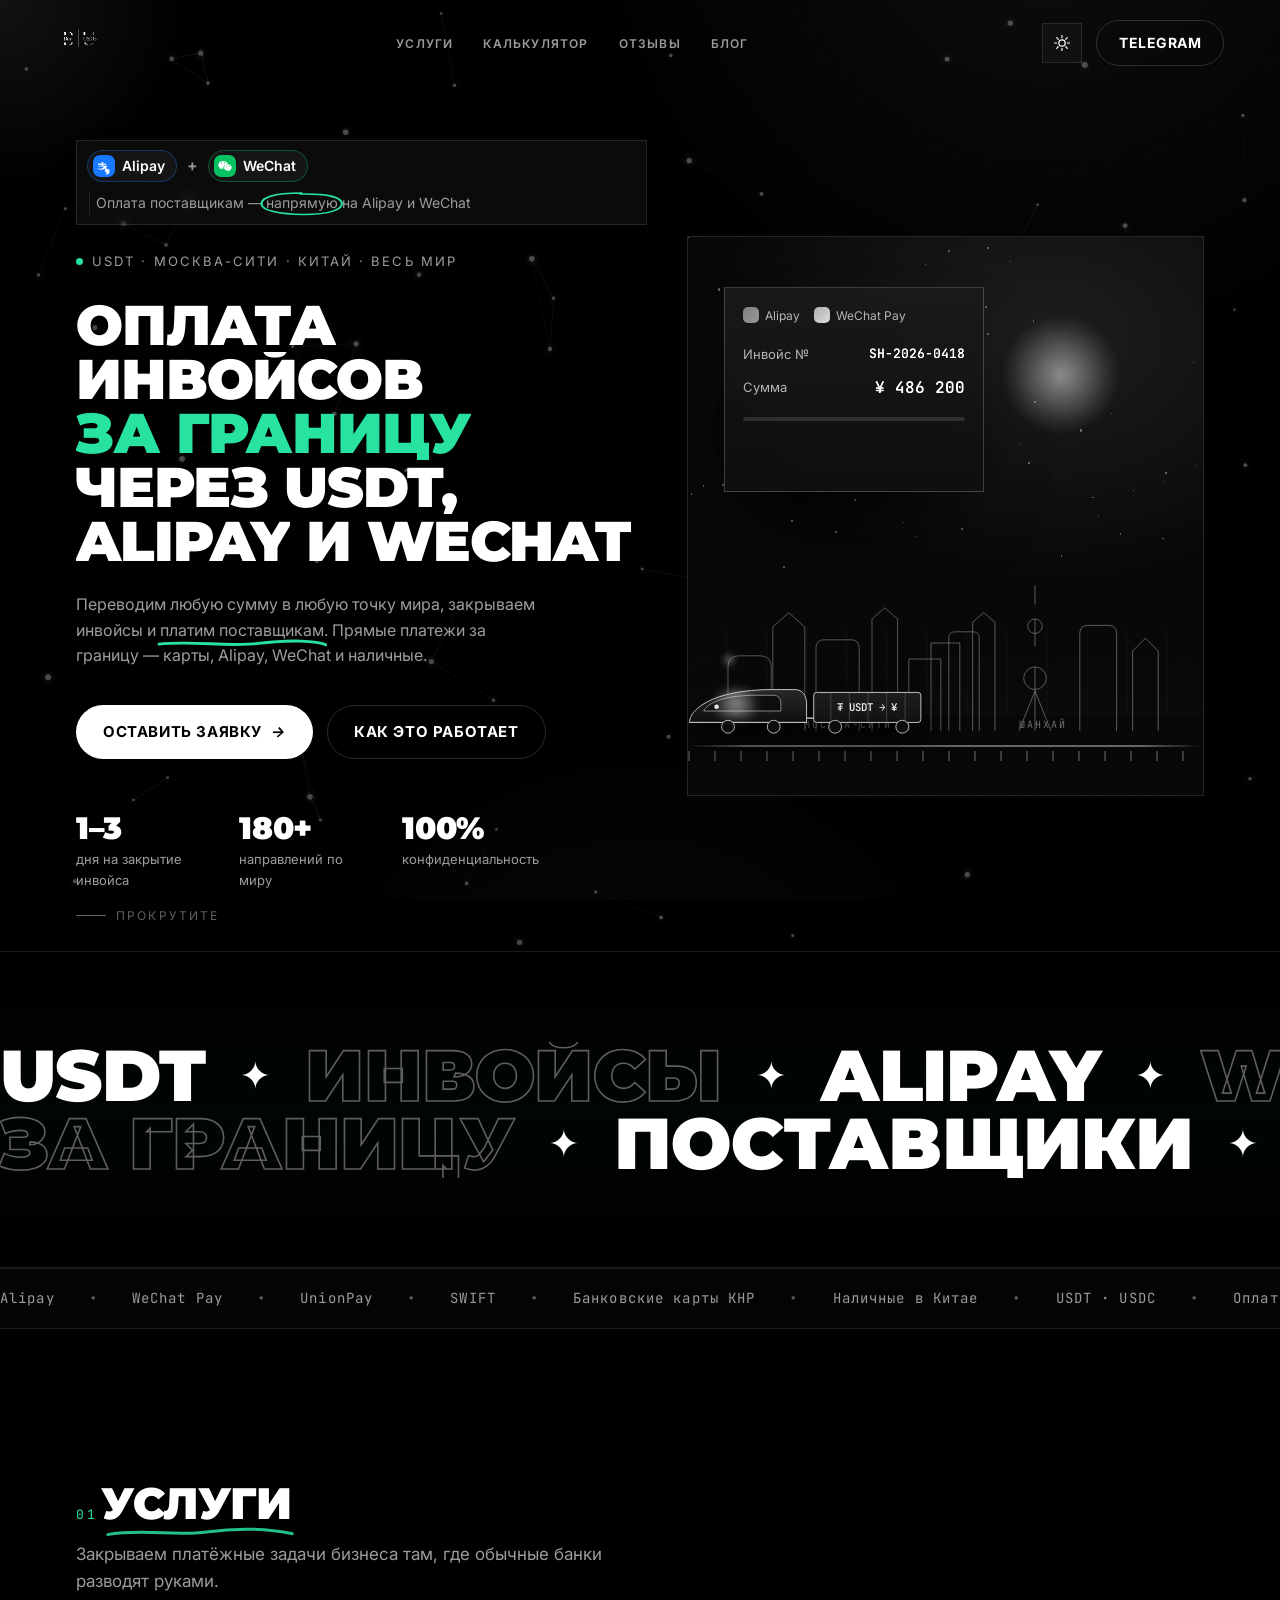
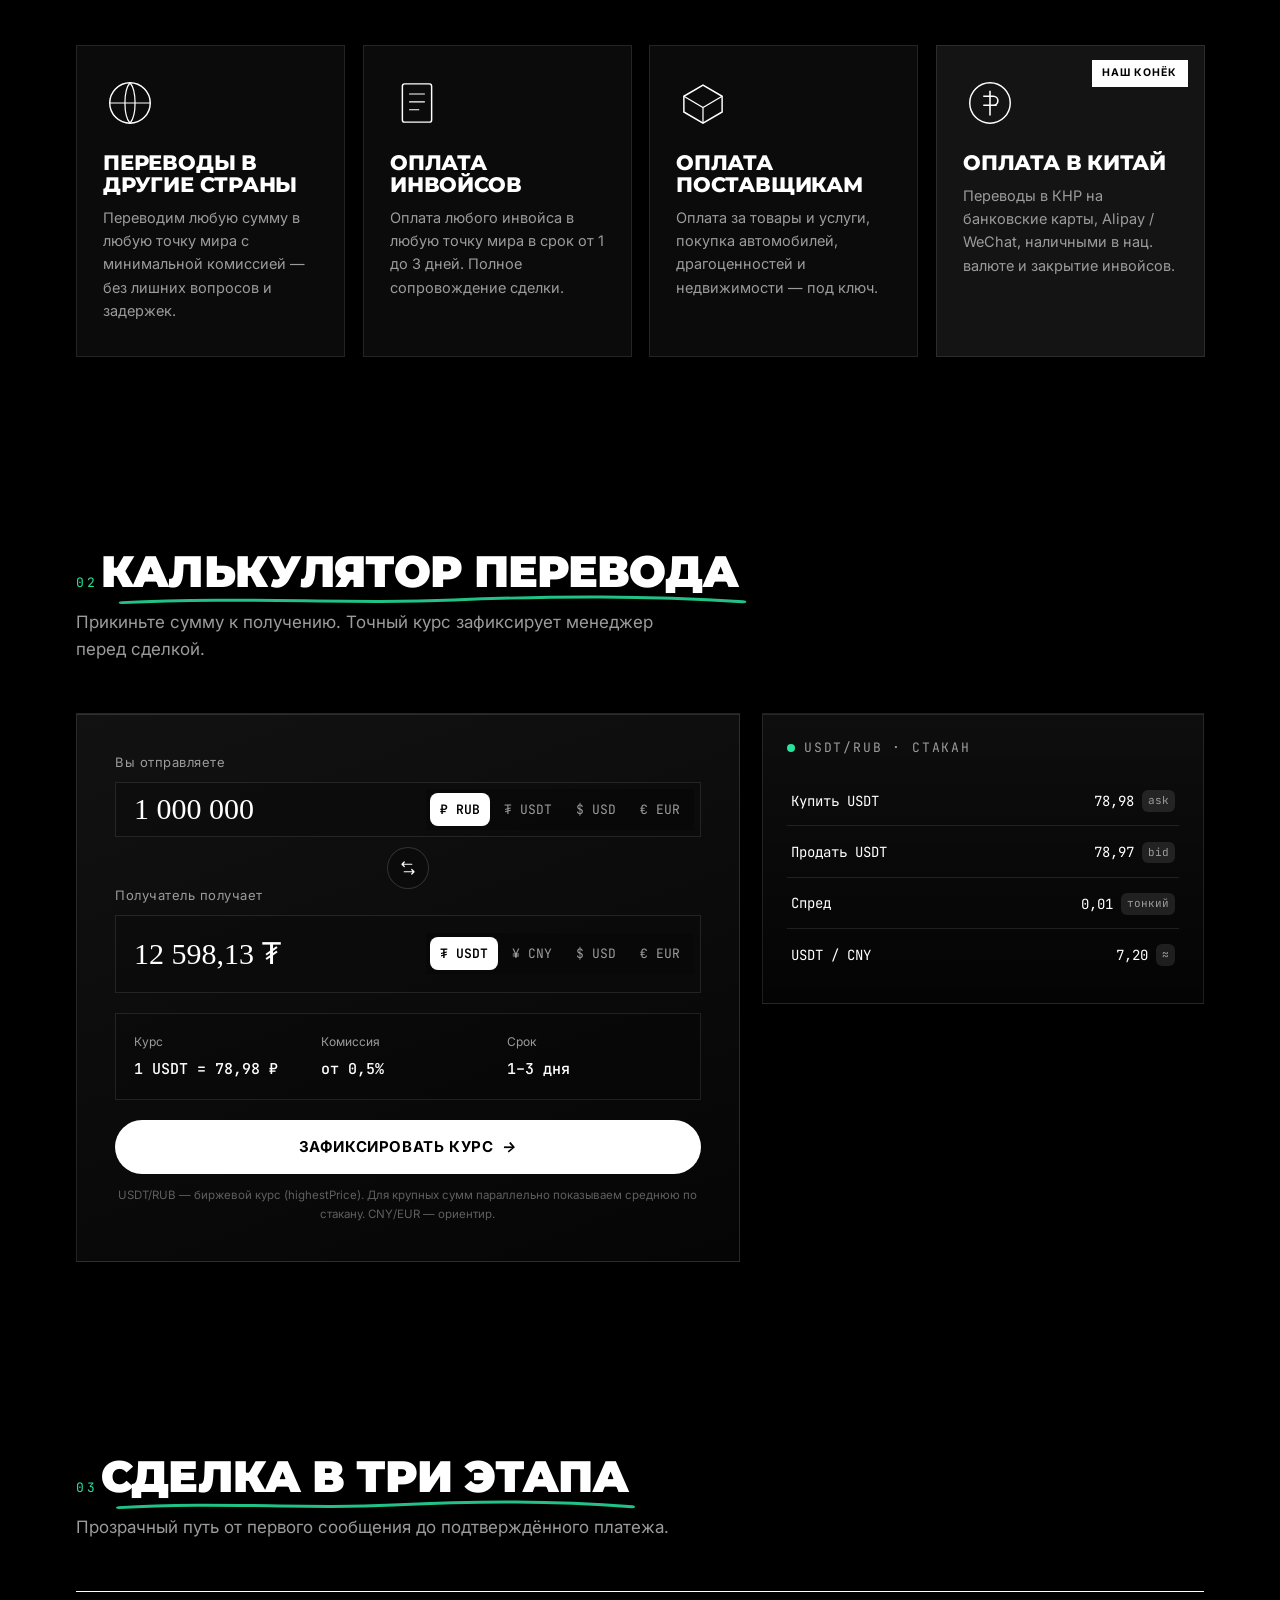
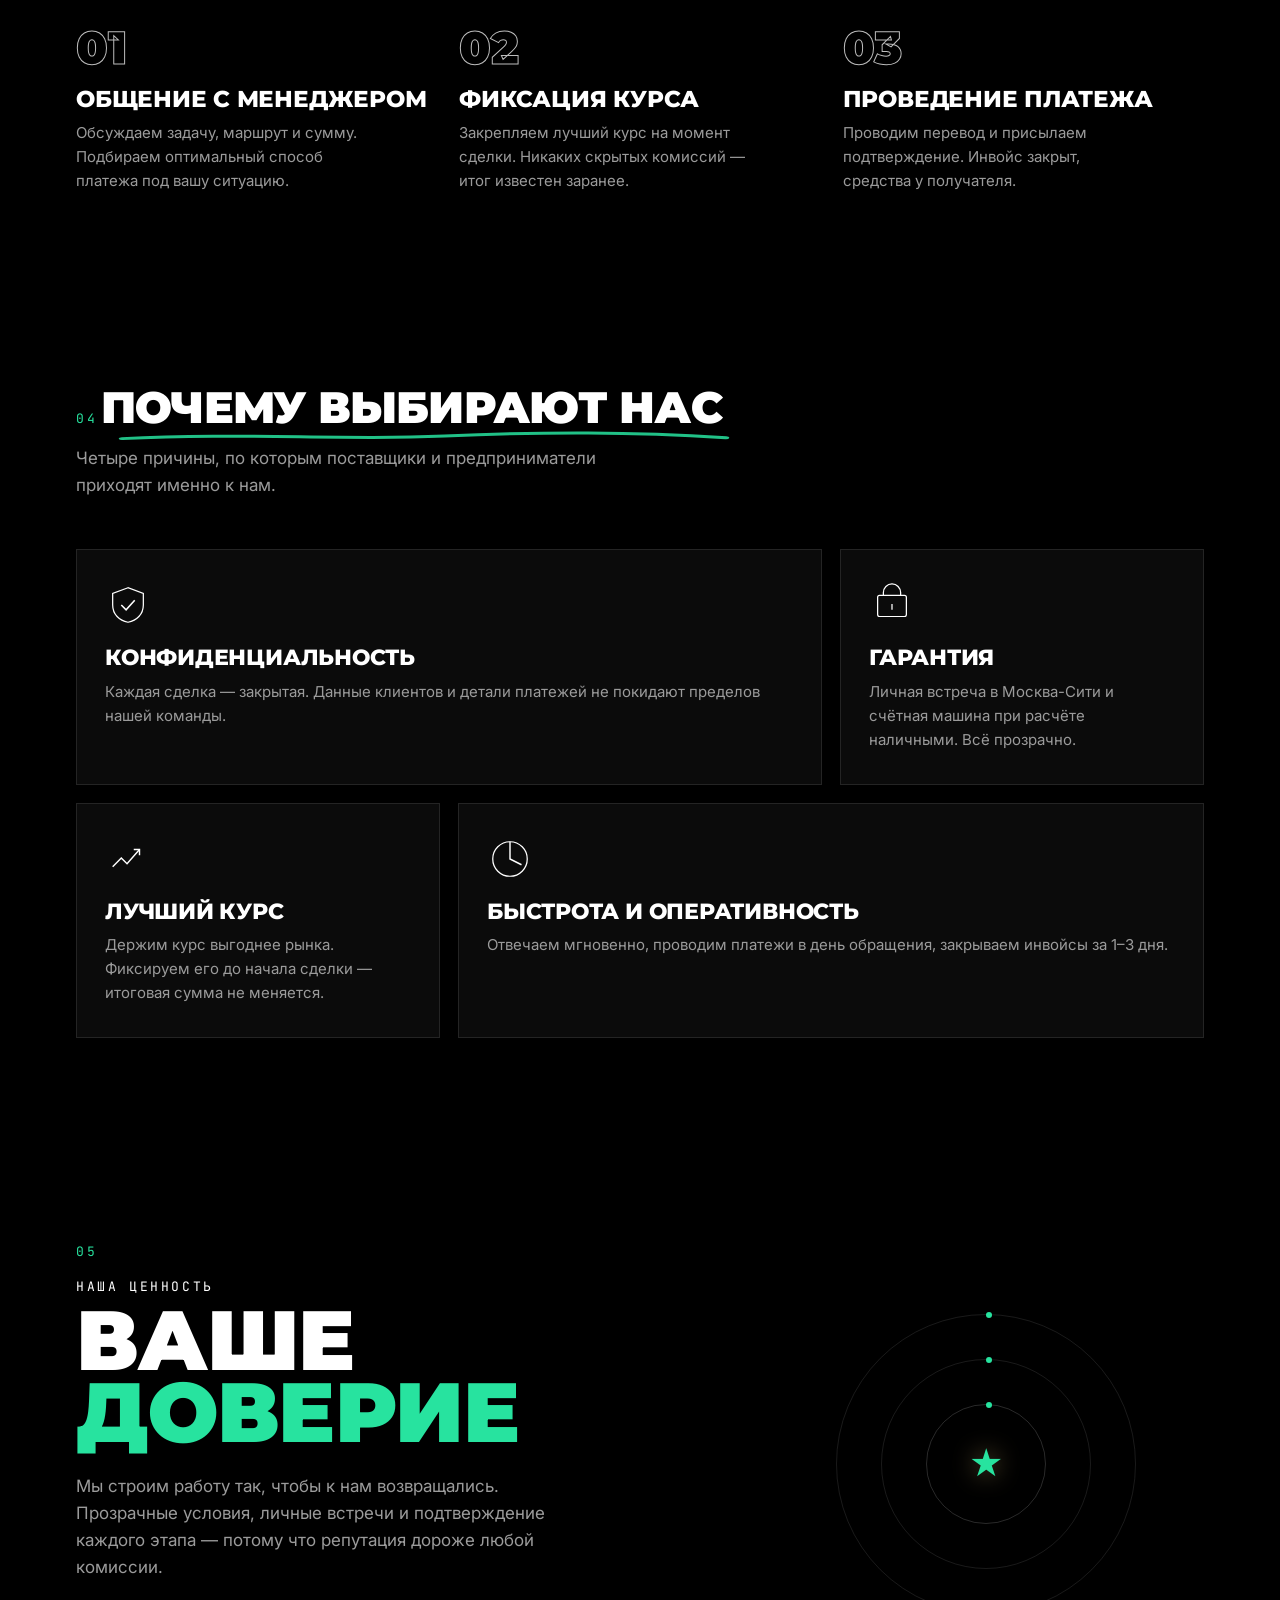
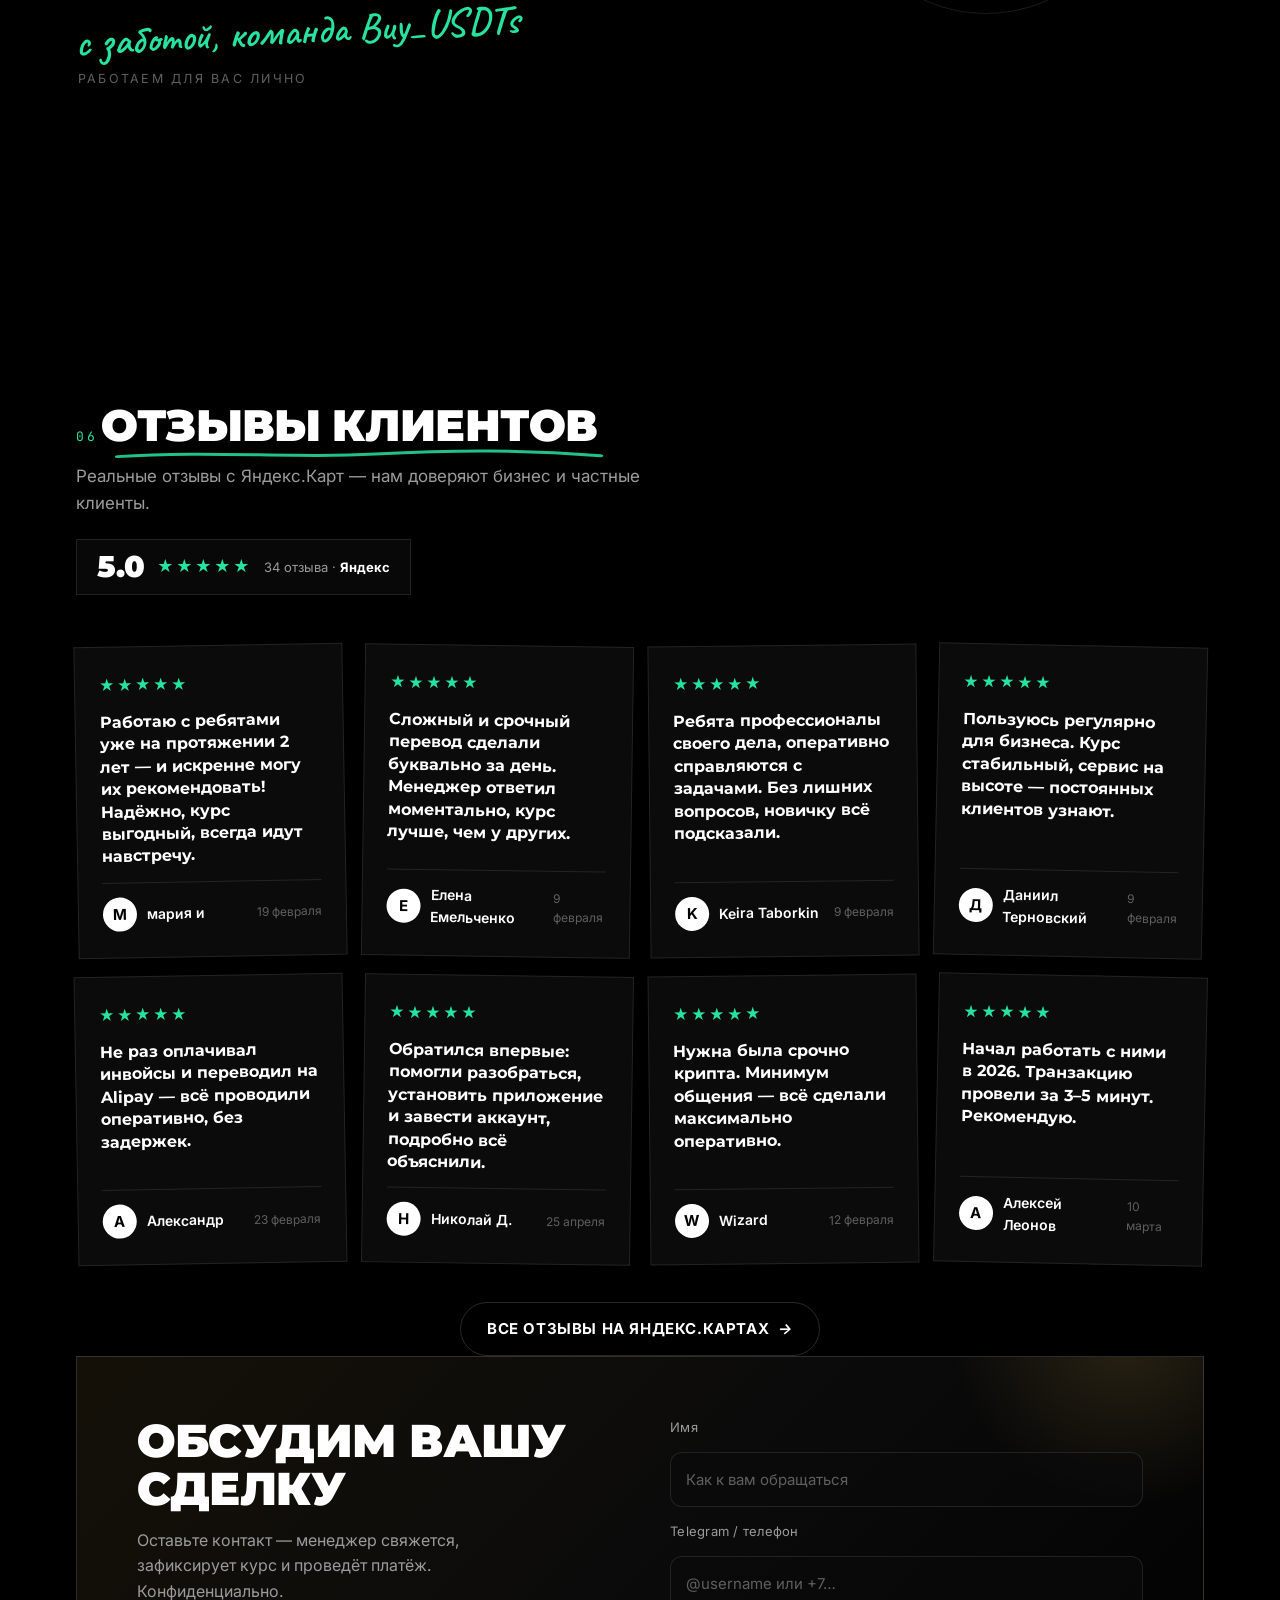
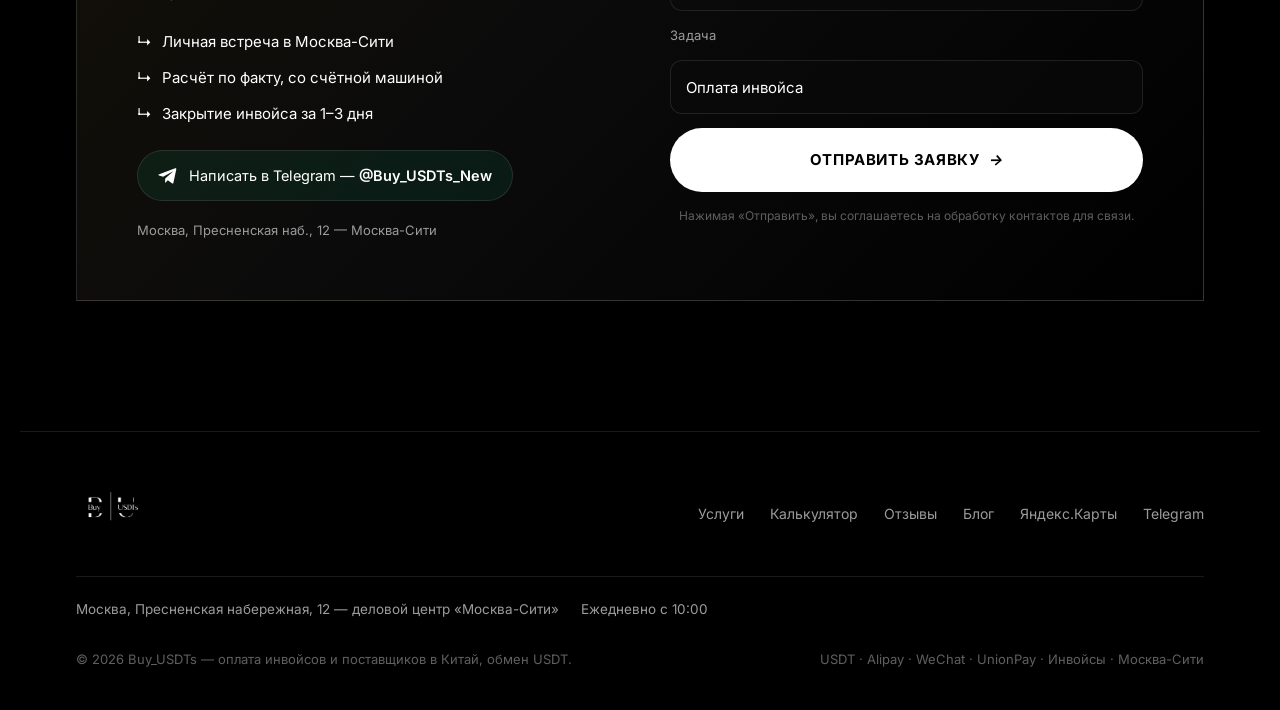
==== commit 7342811c: "seo: добавить favicon.ico + ссылки на favicon (рекомендация Яндекс.Вебмастера)" ====
--- a/index.html
+++ b/index.html
@@ -6,7 +6,7 @@
 <title>Оплата инвойсов и поставщиков в Китай через USDT, Alipay, WeChat — Buy_USDTs (Москва-Сити)</title>
 <meta name="description" content="Buy_USDTs — оплата инвойсов и поставщиков в Китай, переводы в любую точку мира через USDT. Пополнение Alipay и WeChat, обмен USDT в Москве-Сити. Лучший курс, конфиденциально, за 1–3 дня. Рейтинг 5.0 на Яндекс.Картах." />
 <meta name="keywords" content="оплата инвойсов в Китай, перевод денег в Китай, оплата поставщикам в Китай, пополнение Alipay, пополнение WeChat, купить USDT, оплата через USDT, перевод USDT, обмен USDT Москва, оплата китайских поставщиков, агент по оплате в Китай, международные переводы, криптообменник Москва-Сити, закрытие инвойса" />
-<link rel="canonical" href="https://buyusdt.ru/" />
+<link rel="canonical" href="https://buyusdtinvoice.ru/" />
 <meta name="robots" content="index, follow, max-image-preview:large" />
 <meta name="theme-color" content="#05110c" />
 <meta name="author" content="Buy_USDTs" />
@@ -23,16 +23,17 @@
 <meta property="og:site_name" content="Buy_USDTs" />
 <meta property="og:title" content="Оплата инвойсов и поставщиков в Китай через USDT, Alipay, WeChat — Buy_USDTs" />
 <meta property="og:description" content="Переводы в любую точку мира, оплата инвойсов и поставщикам, пополнение Alipay и WeChat. Обмен USDT в Москве-Сити. Рейтинг 5.0 на Яндекс.Картах." />
-<meta property="og:url" content="https://buyusdt.ru/" />
-<meta property="og:image" content="https://buyusdt.ru/logo.png" />
+<meta property="og:url" content="https://buyusdtinvoice.ru/" />
+<meta property="og:image" content="https://buyusdtinvoice.ru/logo.png" />
 
 <!-- Twitter -->
 <meta name="twitter:card" content="summary_large_image" />
 <meta name="twitter:title" content="Оплата инвойсов и поставщиков в Китай через USDT — Buy_USDTs" />
 <meta name="twitter:description" content="USDT, Alipay, WeChat, инвойсы. Москва-Сити. Лучший курс, 1–3 дня, рейтинг 5.0." />
-<meta name="twitter:image" content="https://buyusdt.ru/logo.png" />
+<meta name="twitter:image" content="https://buyusdtinvoice.ru/logo.png" />
 
 <!-- favicon -->
+<link rel="icon" href="/favicon.ico" sizes="any" />
 <link rel="icon" type="image/png" href="logo.png" />
 <link rel="apple-touch-icon" href="logo.png" />
 
@@ -40,6 +41,13 @@
 <link rel="preconnect" href="https://fonts.gstatic.com" crossorigin />
 <link href="https://fonts.googleapis.com/css2?family=Inter:wght@300;400;500;600;700&family=Montserrat:wght@600;700;800;900&family=Caveat:wght@500;600;700&family=JetBrains+Mono:wght@400;500&display=swap" rel="stylesheet" />
 <link rel="stylesheet" href="styles.css" />
+<!-- Yandex.Metrika counter -->
+<script type="text/javascript">
+   (function(m,e,t,r,i,k,a){m[i]=m[i]||function(){(m[i].a=m[i].a||[]).push(arguments)};m[i].l=1*new Date();for(var j=0;j<document.scripts.length;j++){if(document.scripts[j].src===r){return;}}k=e.createElement(t),a=e.getElementsByTagName(t)[0],k.async=1,k.src=r,a.parentNode.insertBefore(k,a)})(window,document,'script','https://mc.yandex.ru/metrika/tag.js?id=110149275','ym');
+   ym(110149275,'init',{ssr:true,webvisor:true,clickmap:true,ecommerce:"dataLayer",accurateTrackBounce:true,trackLinks:true});
+</script>
+<noscript><div><img src="https://mc.yandex.ru/watch/110149275" style="position:absolute;left:-9999px;" alt="" /></div></noscript>
+<!-- /Yandex.Metrika counter -->
 </head>
 <body>
 
@@ -578,12 +586,12 @@
   "@graph": [
     {
       "@type": ["FinancialService", "CurrencyConversionService", "LocalBusiness"],
-      "@id": "https://buyusdt.ru/#org",
+      "@id": "https://buyusdtinvoice.ru/#org",
       "name": "Buy_USDTs",
       "alternateName": "Buyusdt — оплата инвойсов и поставщиков в Китай",
-      "url": "https://buyusdt.ru/",
-      "image": "https://buyusdt.ru/logo.png",
-      "logo": "https://buyusdt.ru/logo.png",
+      "url": "https://buyusdtinvoice.ru/",
+      "image": "https://buyusdtinvoice.ru/logo.png",
+      "logo": "https://buyusdtinvoice.ru/logo.png",
       "priceRange": "₽₽",
       "description": "Оплата инвойсов и поставщиков в Китай, переводы по миру через USDT, пополнение Alipay и WeChat, обмен USDT в Москве-Сити.",
       "areaServed": ["Россия", "Китай", "весь мир"],
@@ -626,11 +634,11 @@
     },
     {
       "@type": "WebSite",
-      "@id": "https://buyusdt.ru/#website",
-      "url": "https://buyusdt.ru/",
+      "@id": "https://buyusdtinvoice.ru/#website",
+      "url": "https://buyusdtinvoice.ru/",
       "name": "Buy_USDTs",
       "inLanguage": "ru",
-      "publisher": { "@id": "https://buyusdt.ru/#org" }
+      "publisher": { "@id": "https://buyusdtinvoice.ru/#org" }
     },
     {
       "@type": "FAQPage",
--- a/styles.css
+++ b/styles.css
@@ -672,6 +672,8 @@
 .btn{border-radius:100px!important}
 .card,.adv,.review{background:var(--panel);border-color:var(--line-soft)}
 .card--accent{background:#141414}
+[data-theme="light"] .card--accent{background:#e8e8e8}
+[data-theme="light"] .card__badge{background:#111;color:#fff}
 .card__edge{background:#fff}
 
 /* ---- mono accents ---- */
@@ -785,6 +787,10 @@
 .article__body strong{color:var(--text);font-weight:700}
 .article__body blockquote{margin:24px 0;padding:14px 22px;border-left:2px solid var(--pen);
   font-family:"Caveat",cursive;font-size:24px;color:var(--pen)}
+.article__body table{width:100%;border-collapse:collapse;margin:6px 0 22px;font-size:15px;opacity:1}
+.article__body th,.article__body td{border:1px solid var(--line-soft);padding:10px 13px;text-align:left;vertical-align:top}
+.article__body th{background:var(--panel);font-weight:700;text-transform:none}
+.article__body table a{color:var(--pen)}
 .article__cta{margin-top:46px;padding:34px;border:1px solid var(--line);background:var(--panel);text-align:center}
 .article__cta h3{font-family:"Montserrat",sans-serif;font-weight:800;text-transform:uppercase;font-size:22px;margin-bottom:10px}
 .article__cta p{color:var(--muted);margin-bottom:20px}
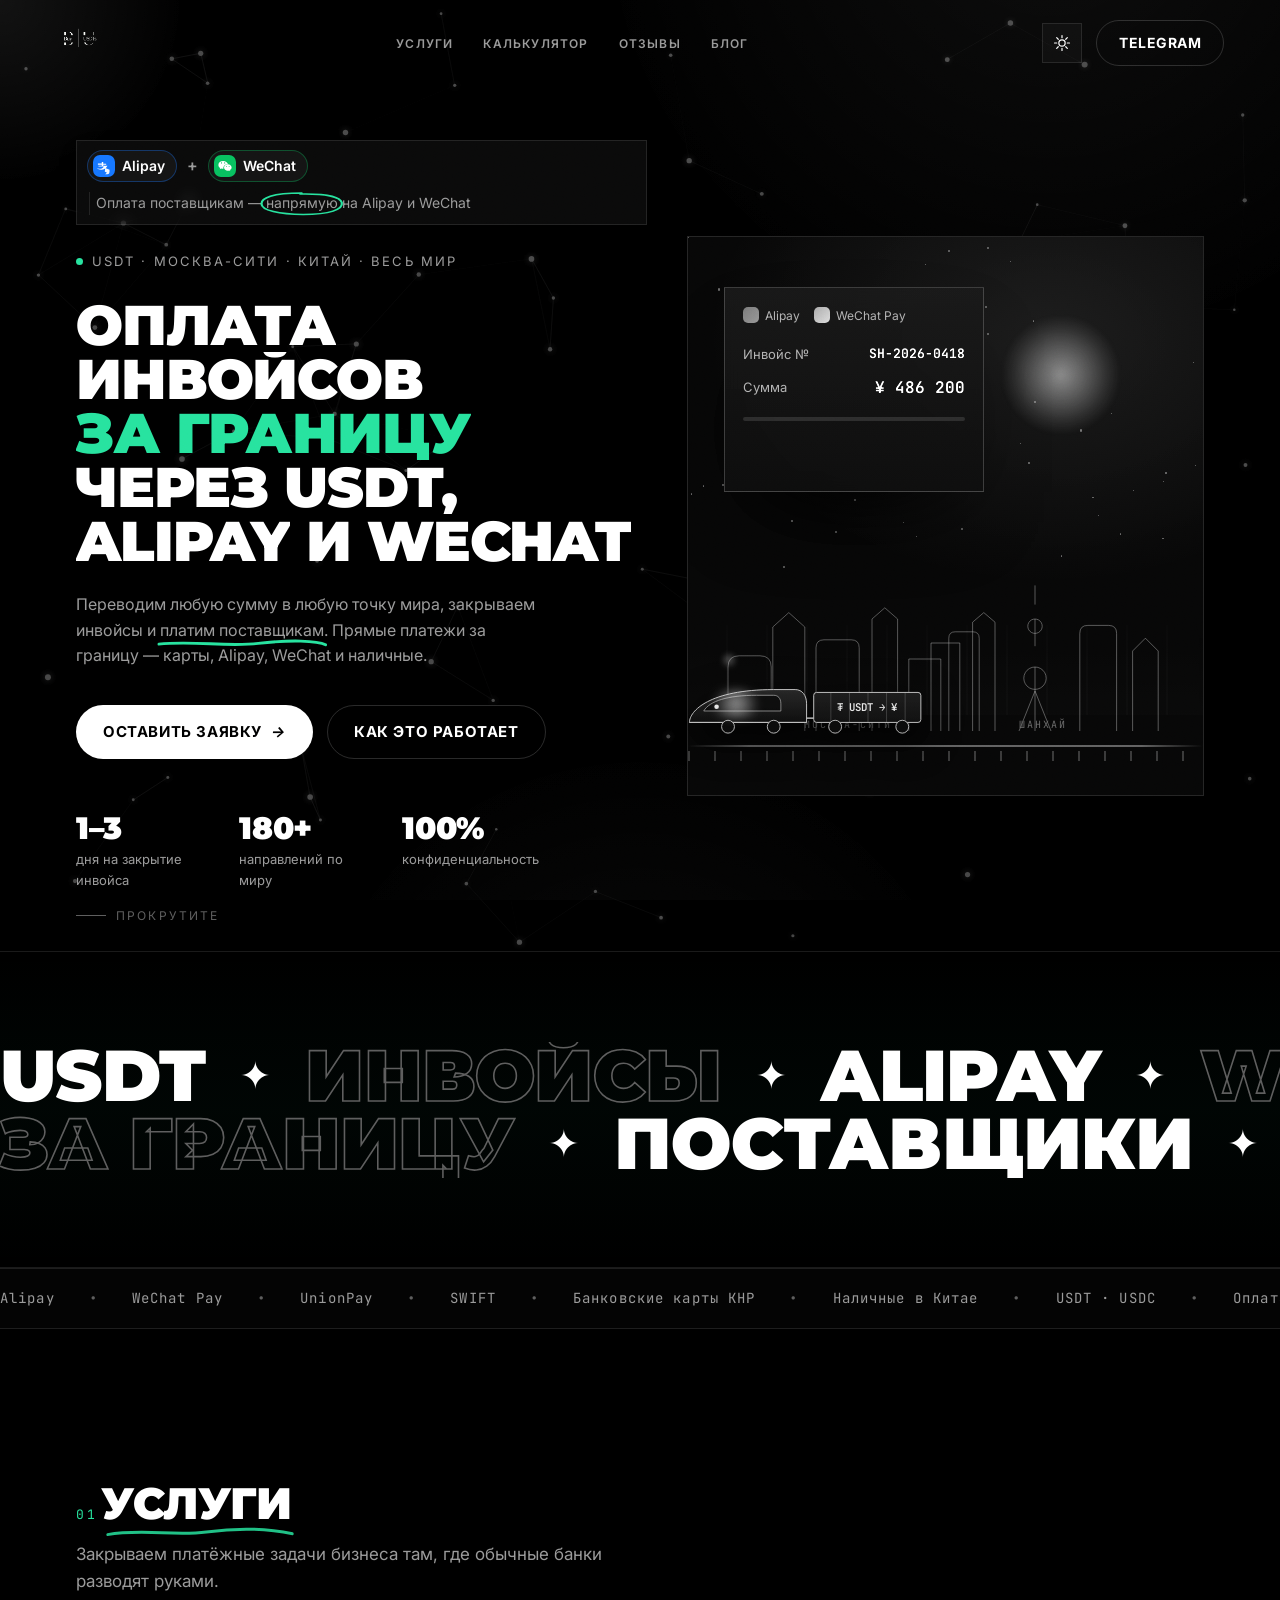
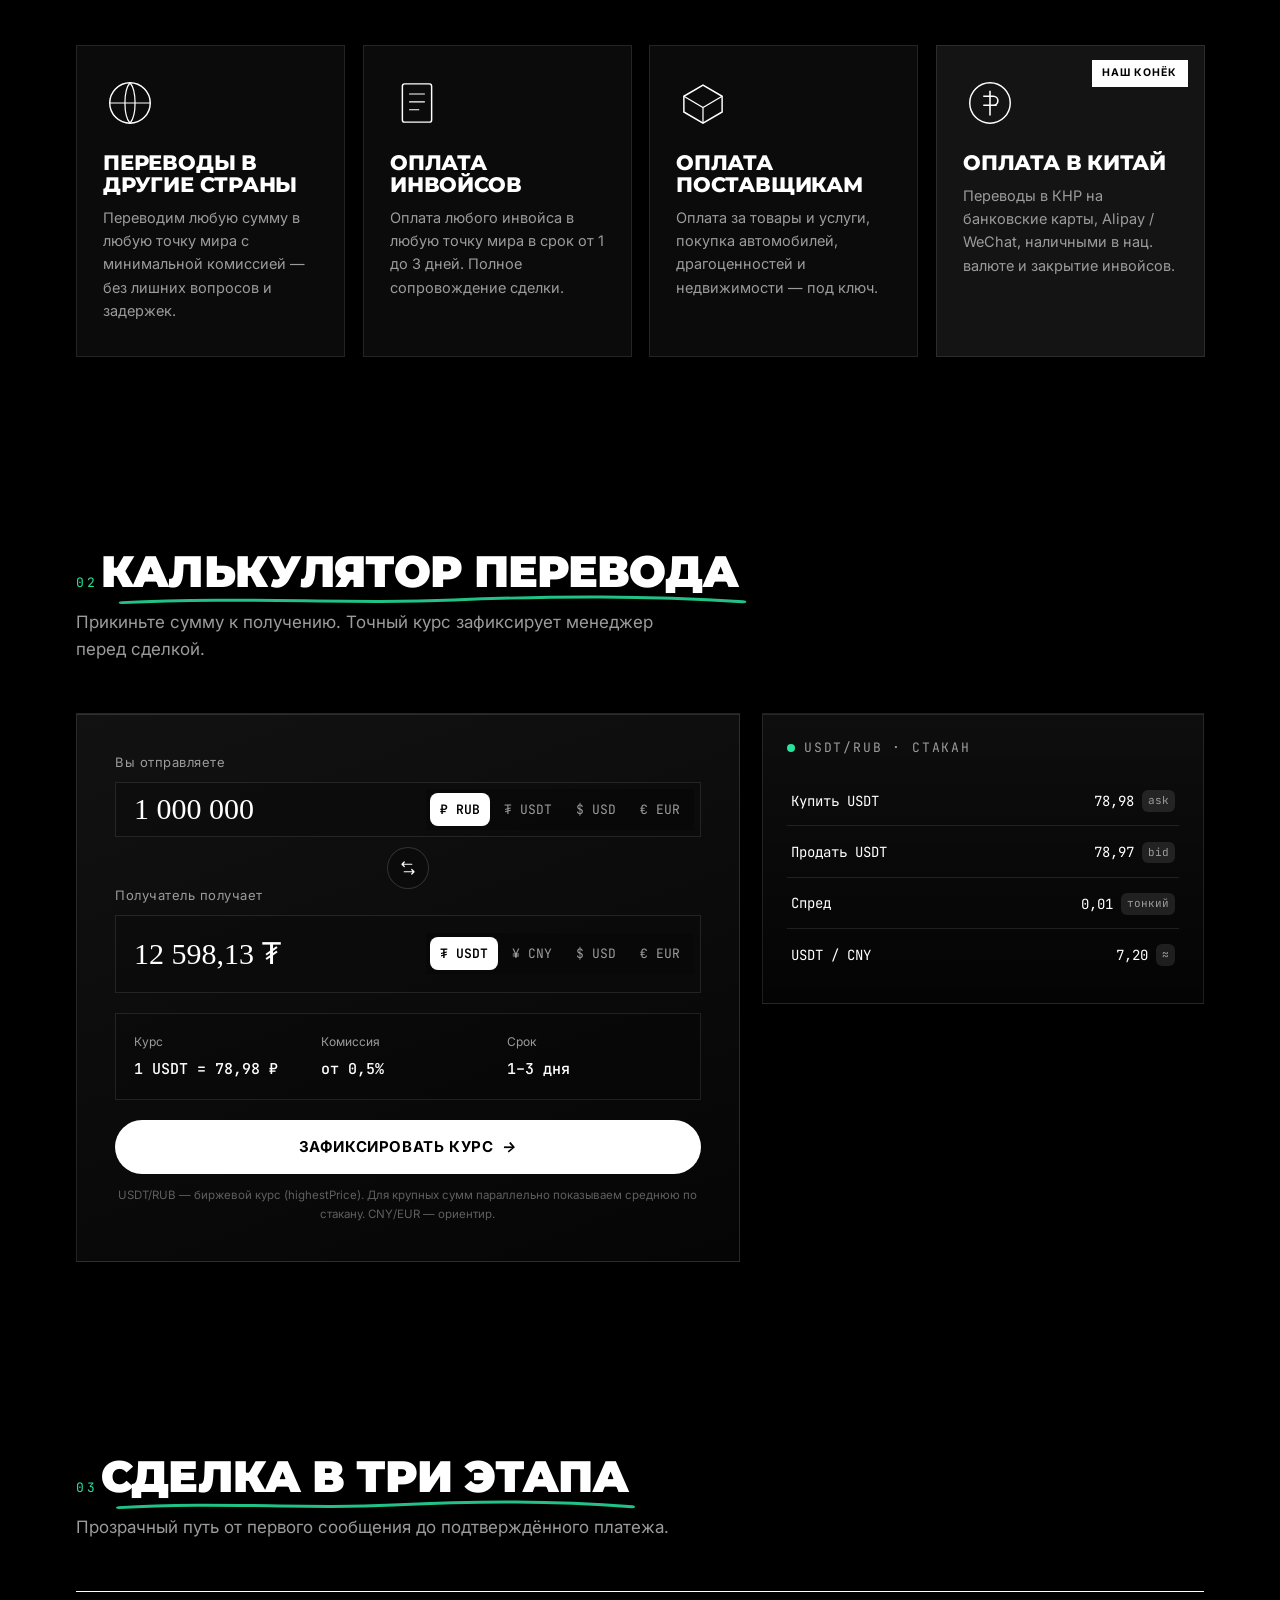
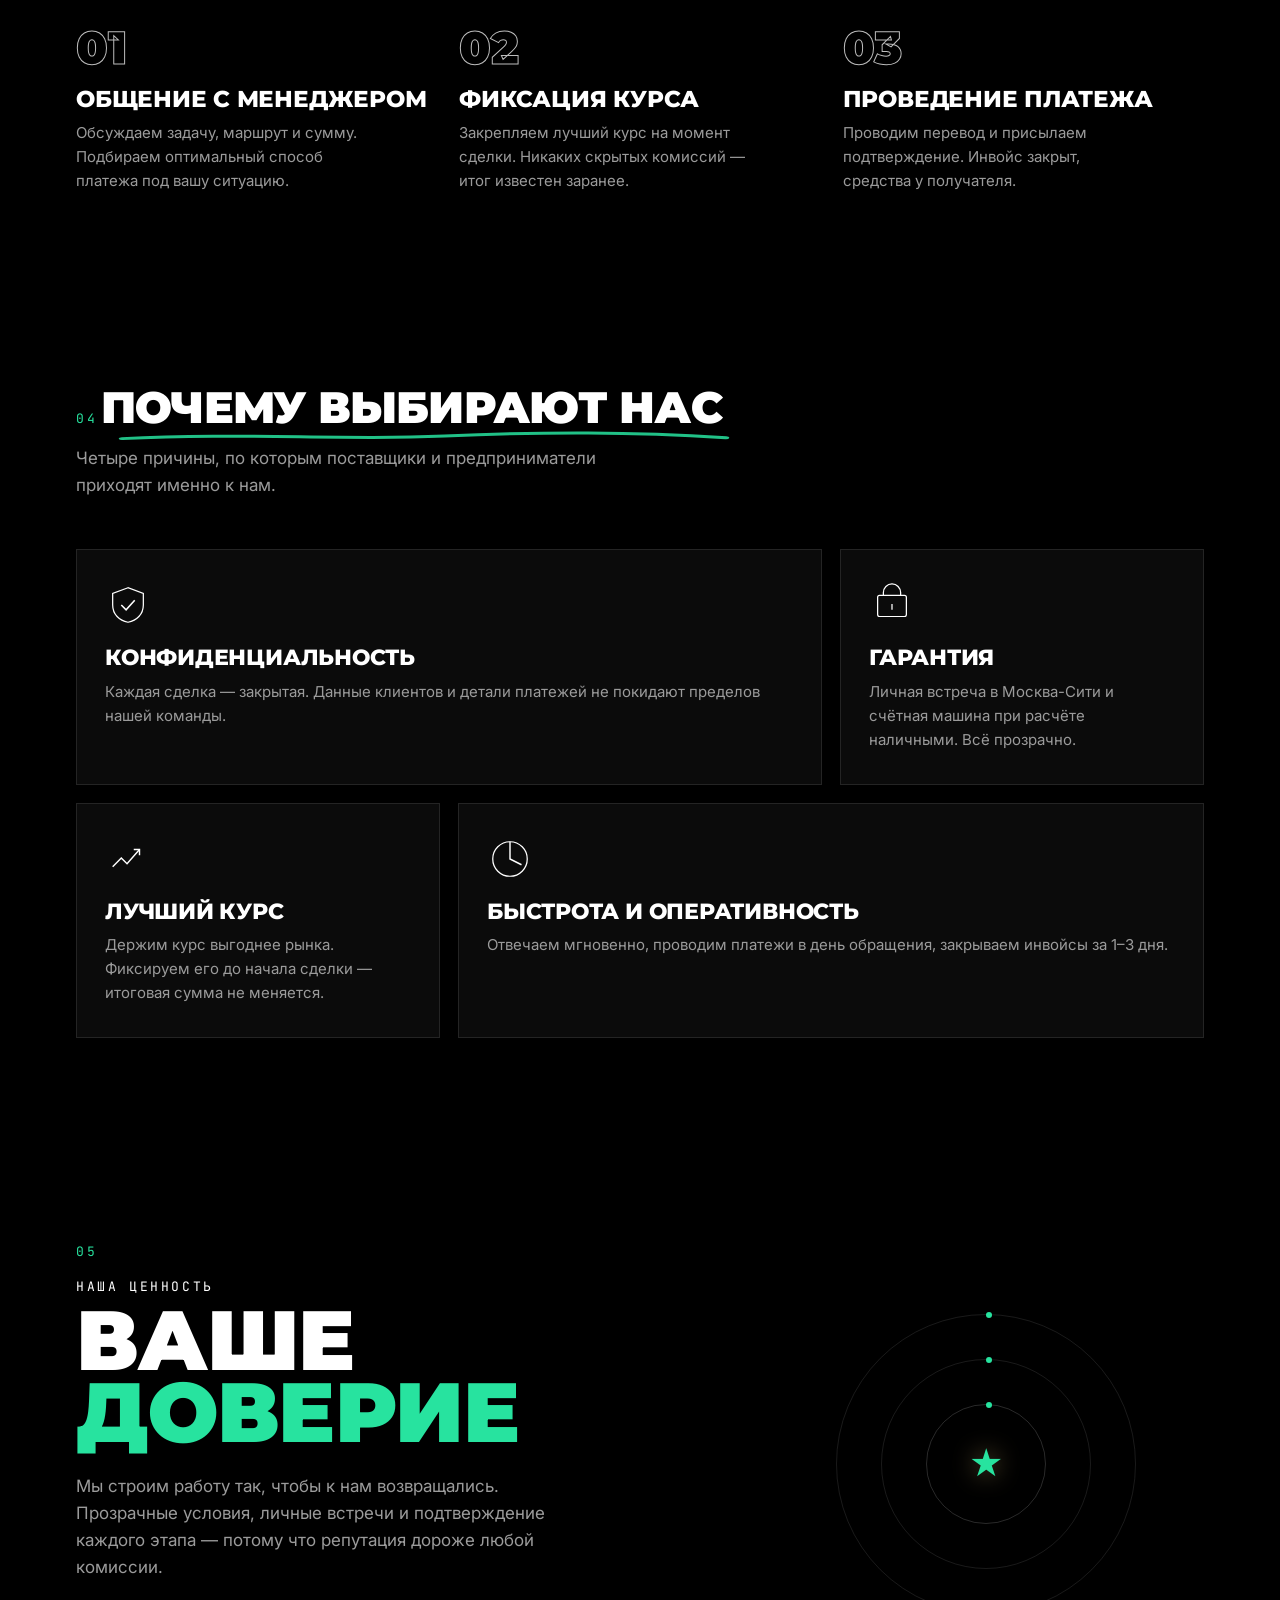
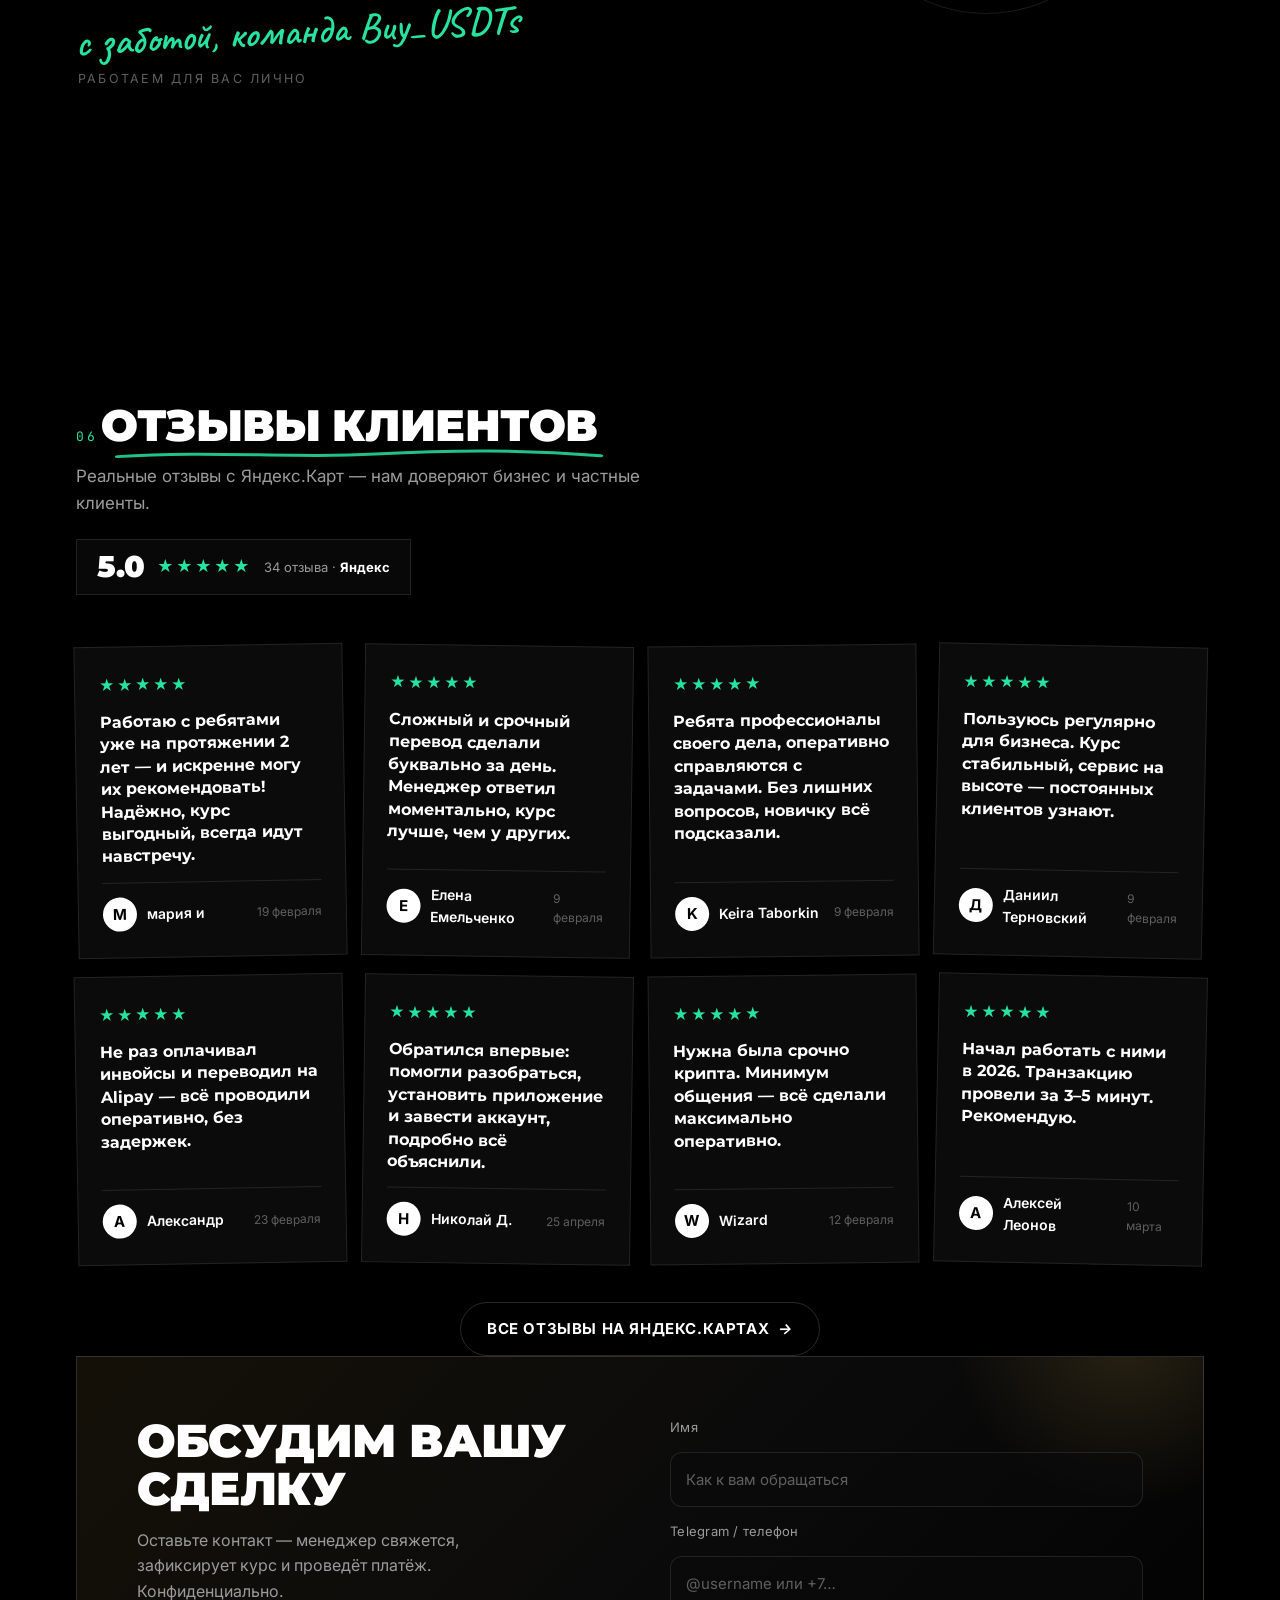
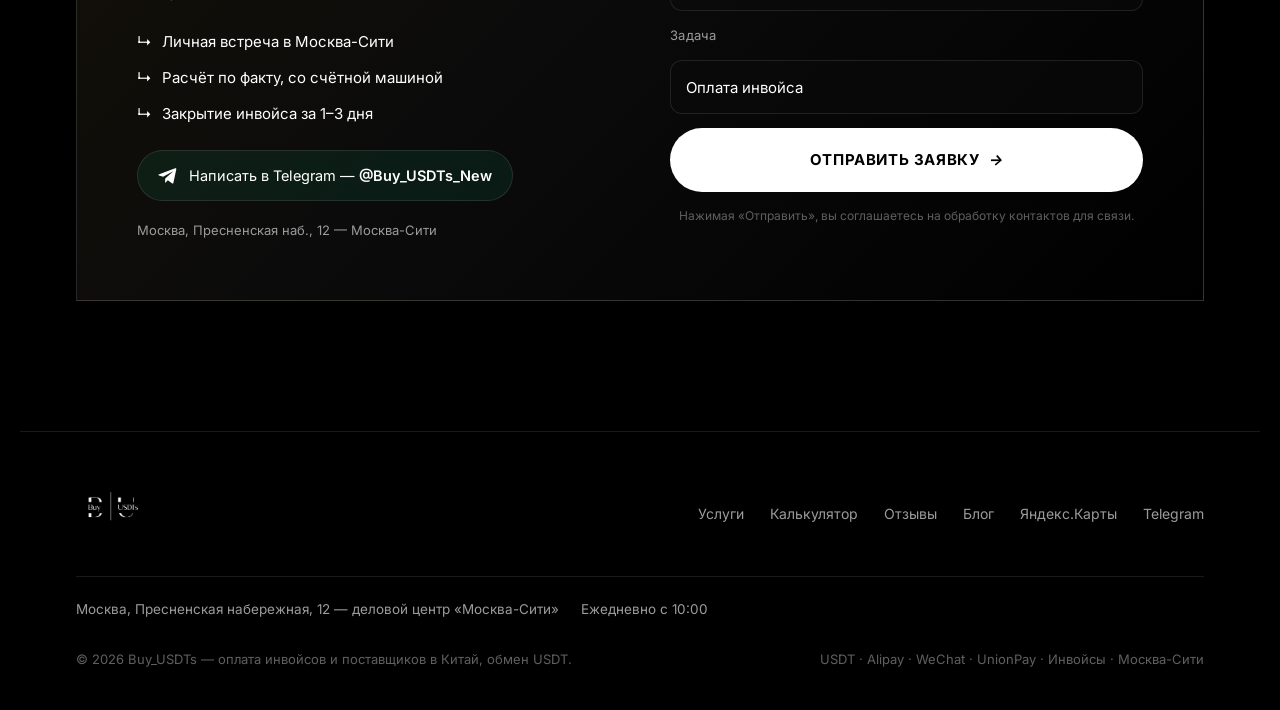
==== commit 66f0dea2: "favicon: иконка сайта — Tether-монета (favicon.ico + favicon.png)" ====
--- a/index.html
+++ b/index.html
@@ -34,8 +34,8 @@
 
 <!-- favicon -->
 <link rel="icon" href="/favicon.ico" sizes="any" />
-<link rel="icon" type="image/png" href="logo.png" />
-<link rel="apple-touch-icon" href="logo.png" />
+<link rel="icon" type="image/png" href="/favicon.png" />
+<link rel="apple-touch-icon" href="/favicon.png" />
 
 <link rel="preconnect" href="https://fonts.googleapis.com" />
 <link rel="preconnect" href="https://fonts.gstatic.com" crossorigin />
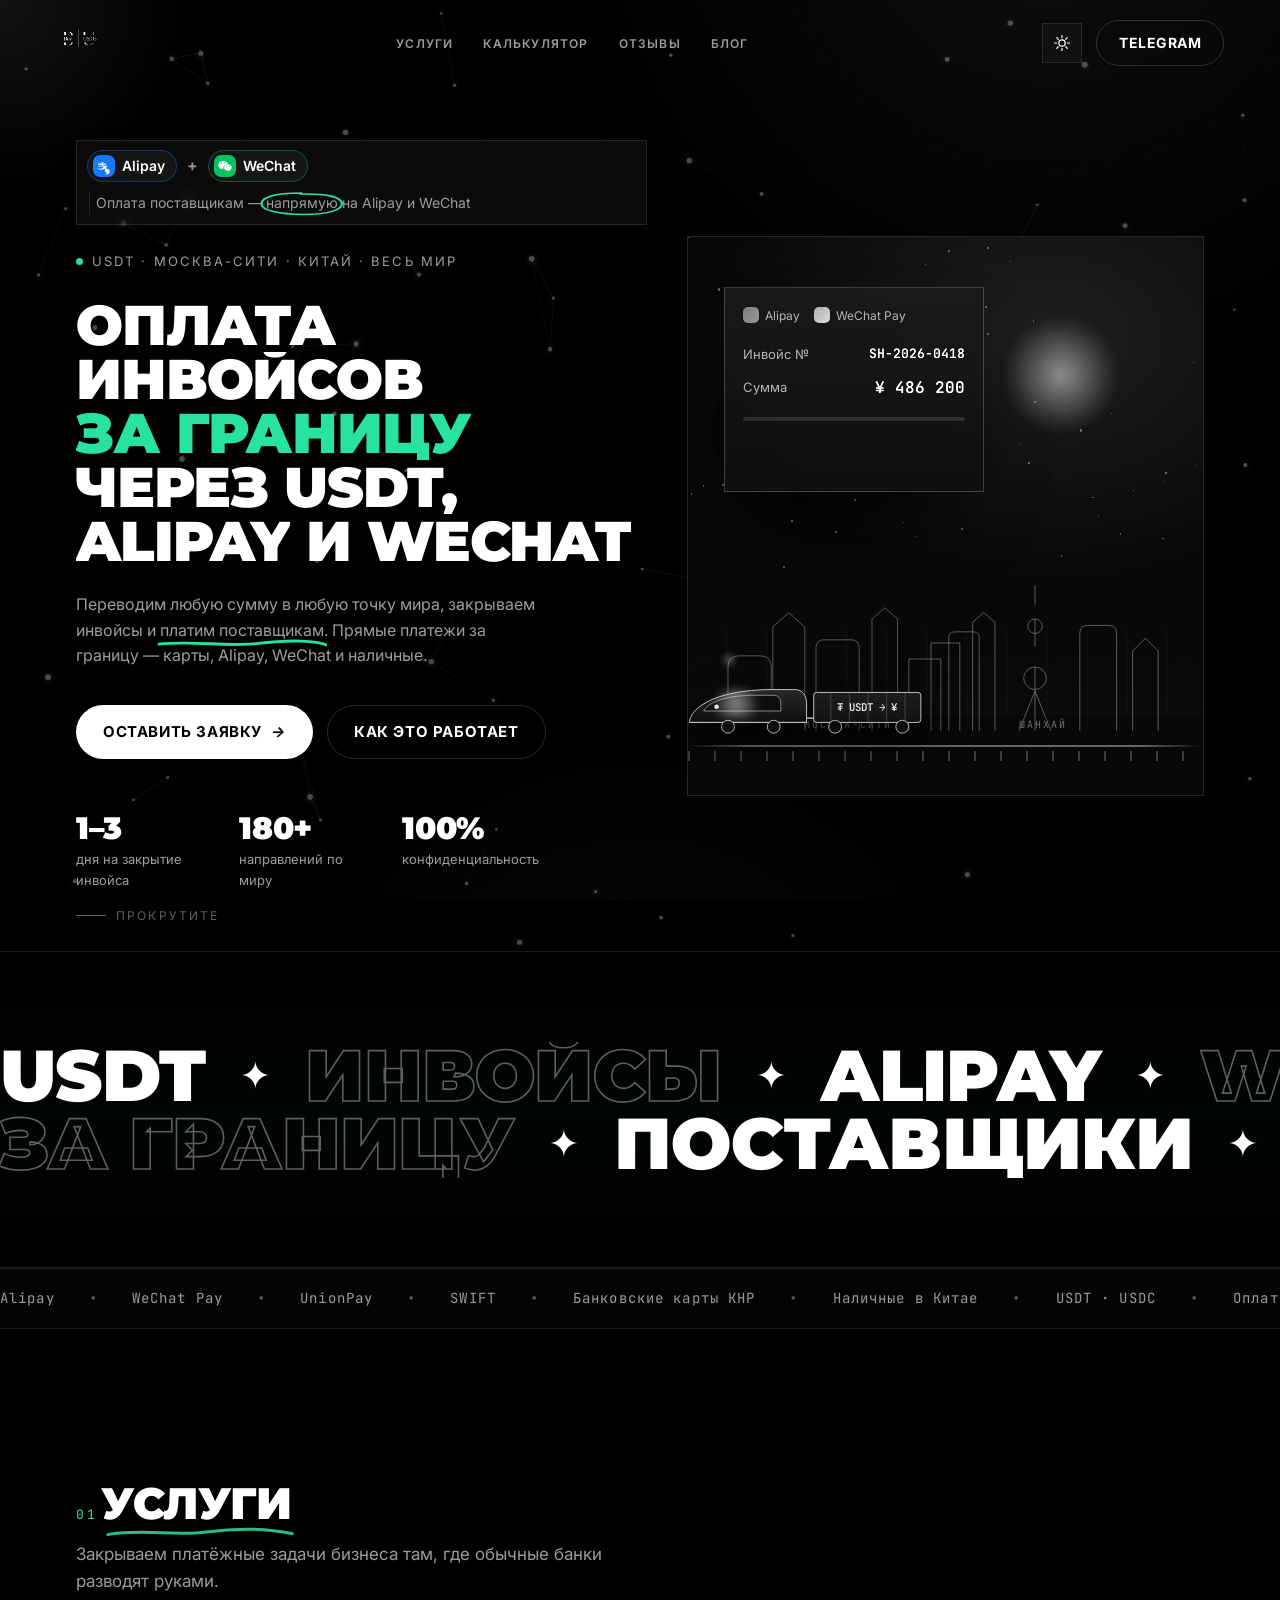
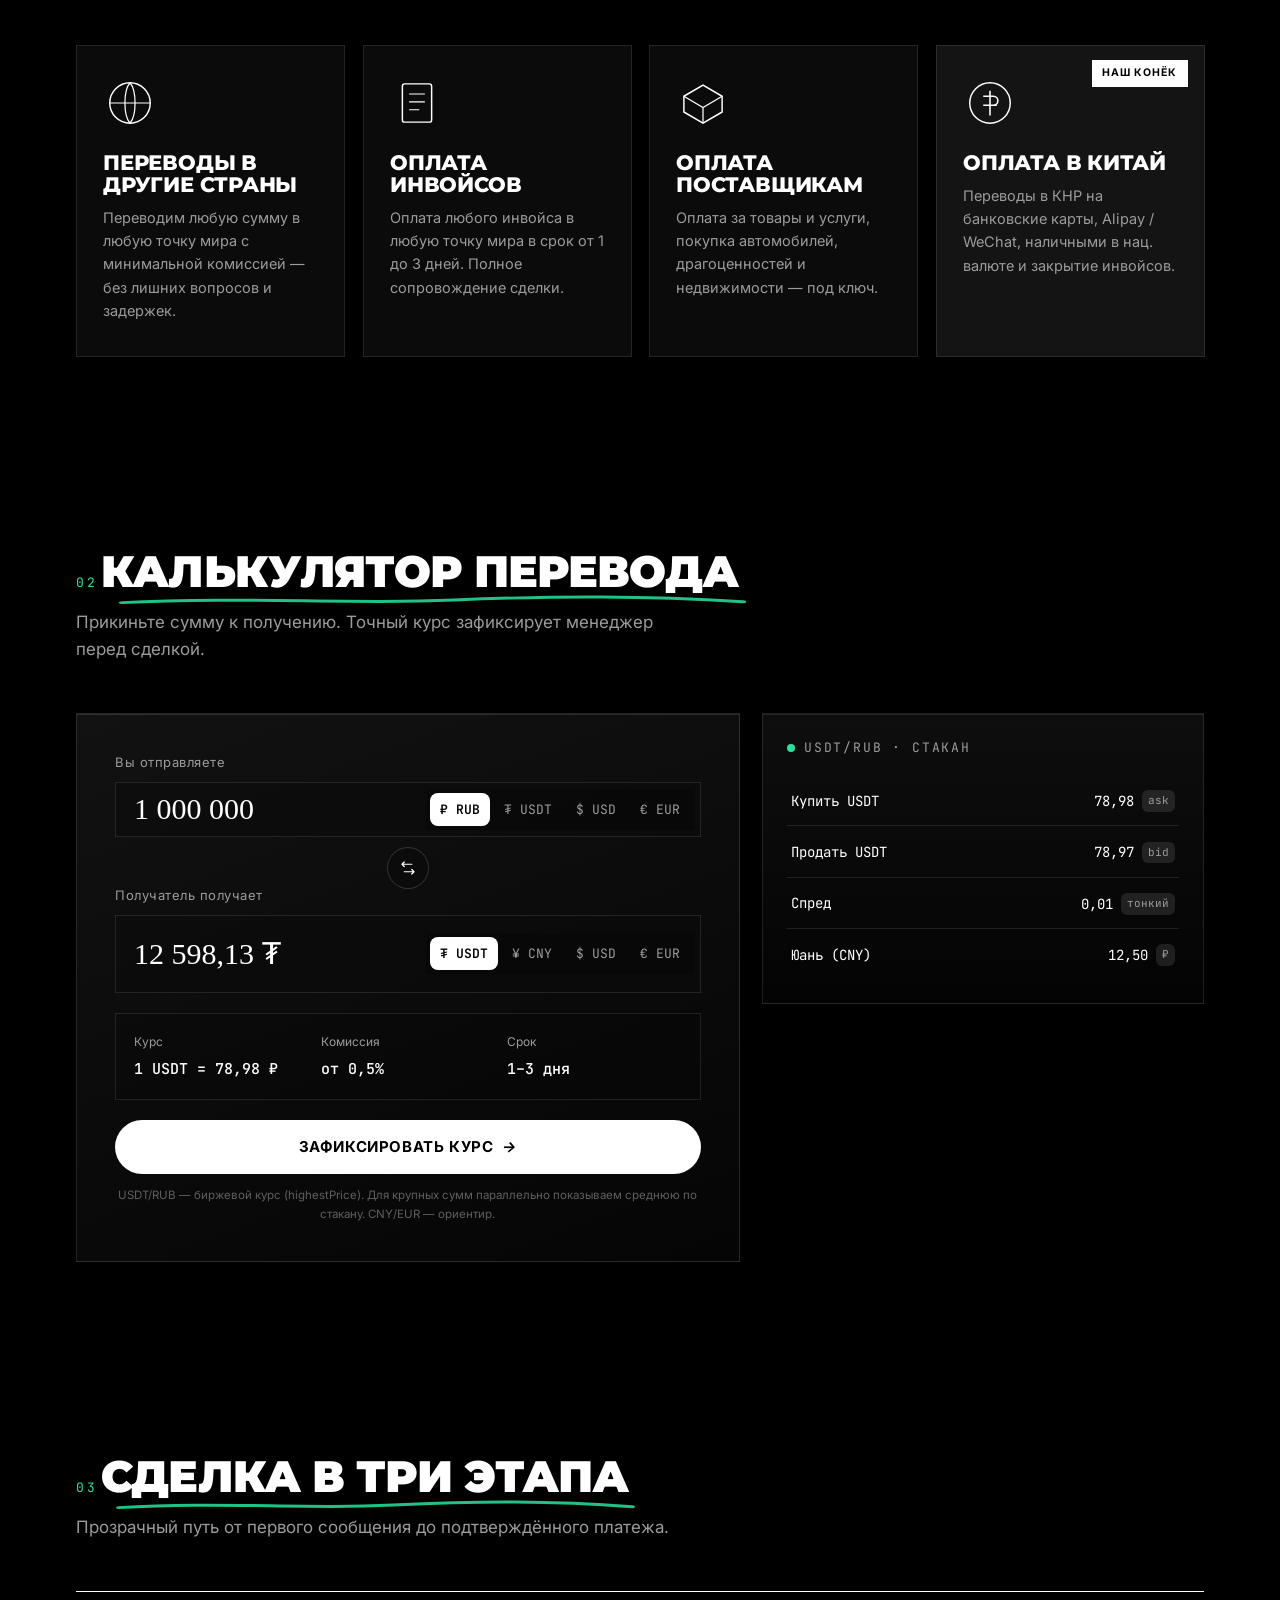
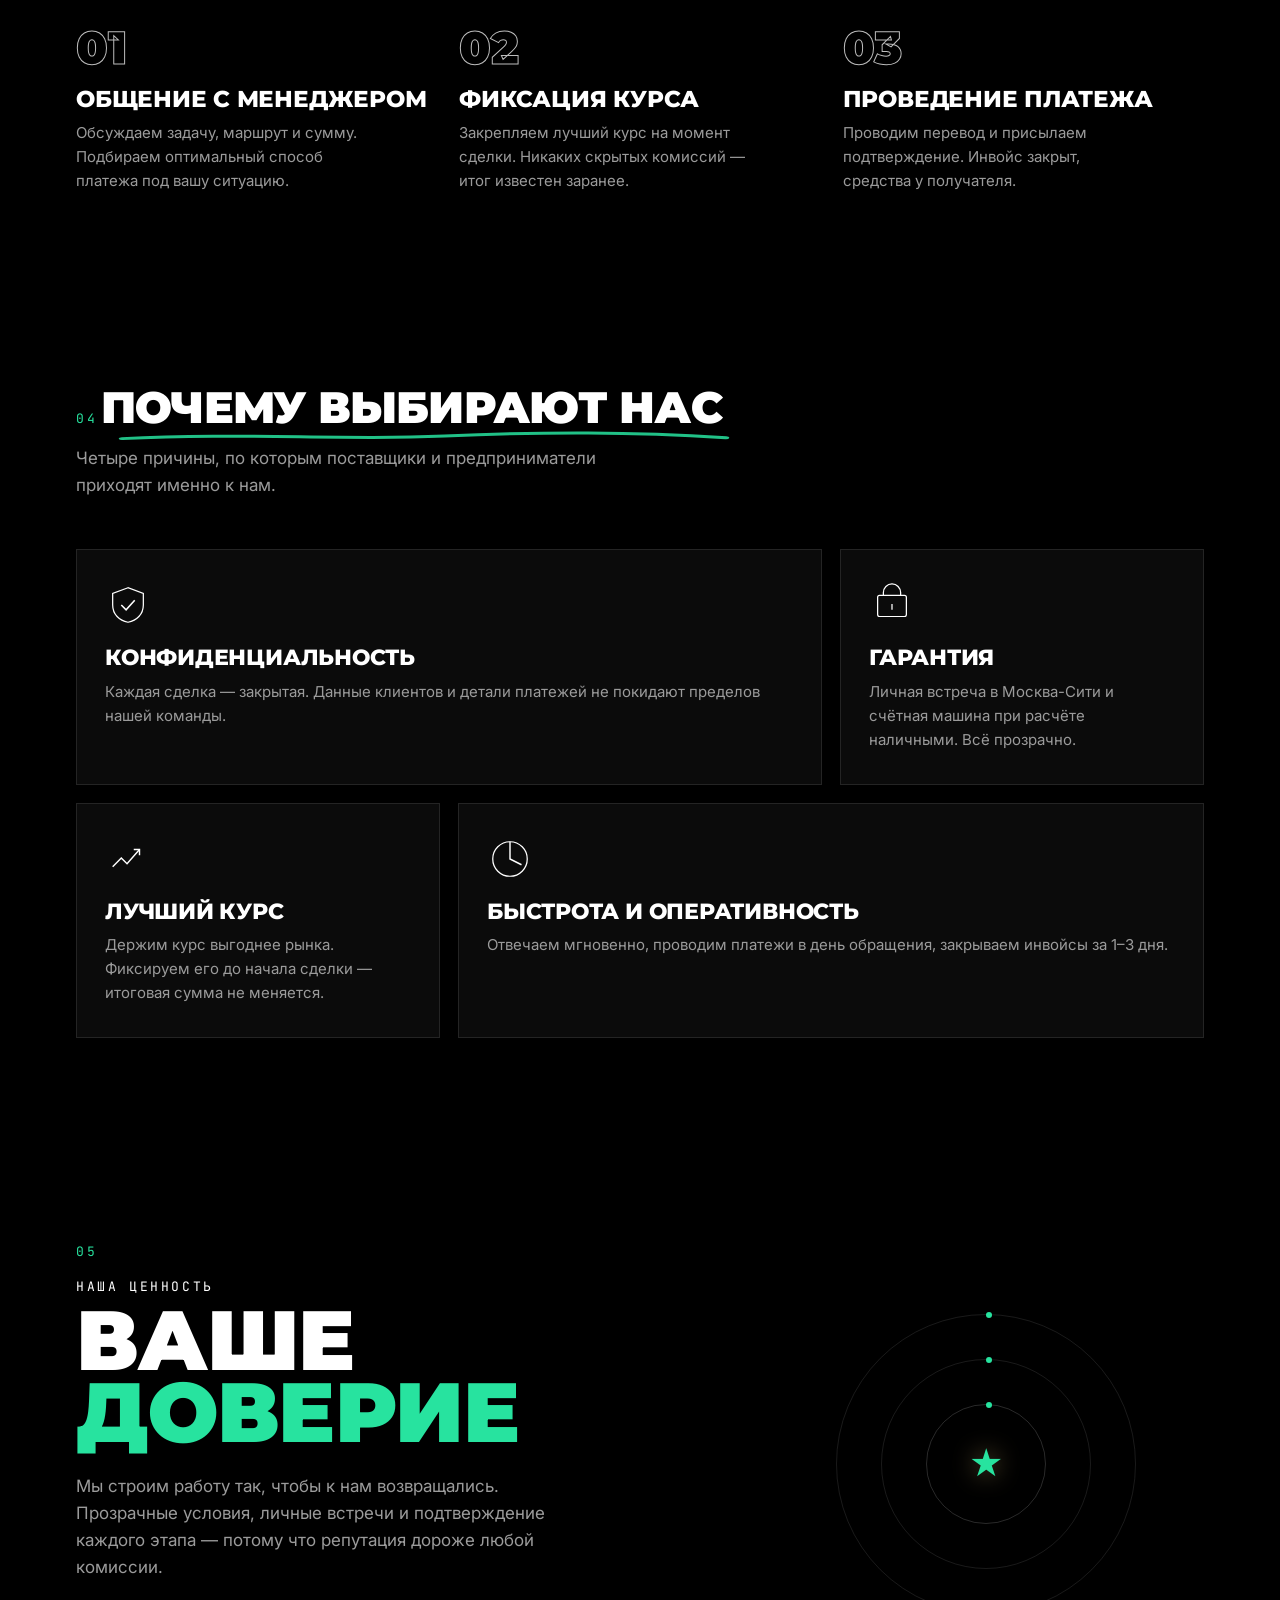
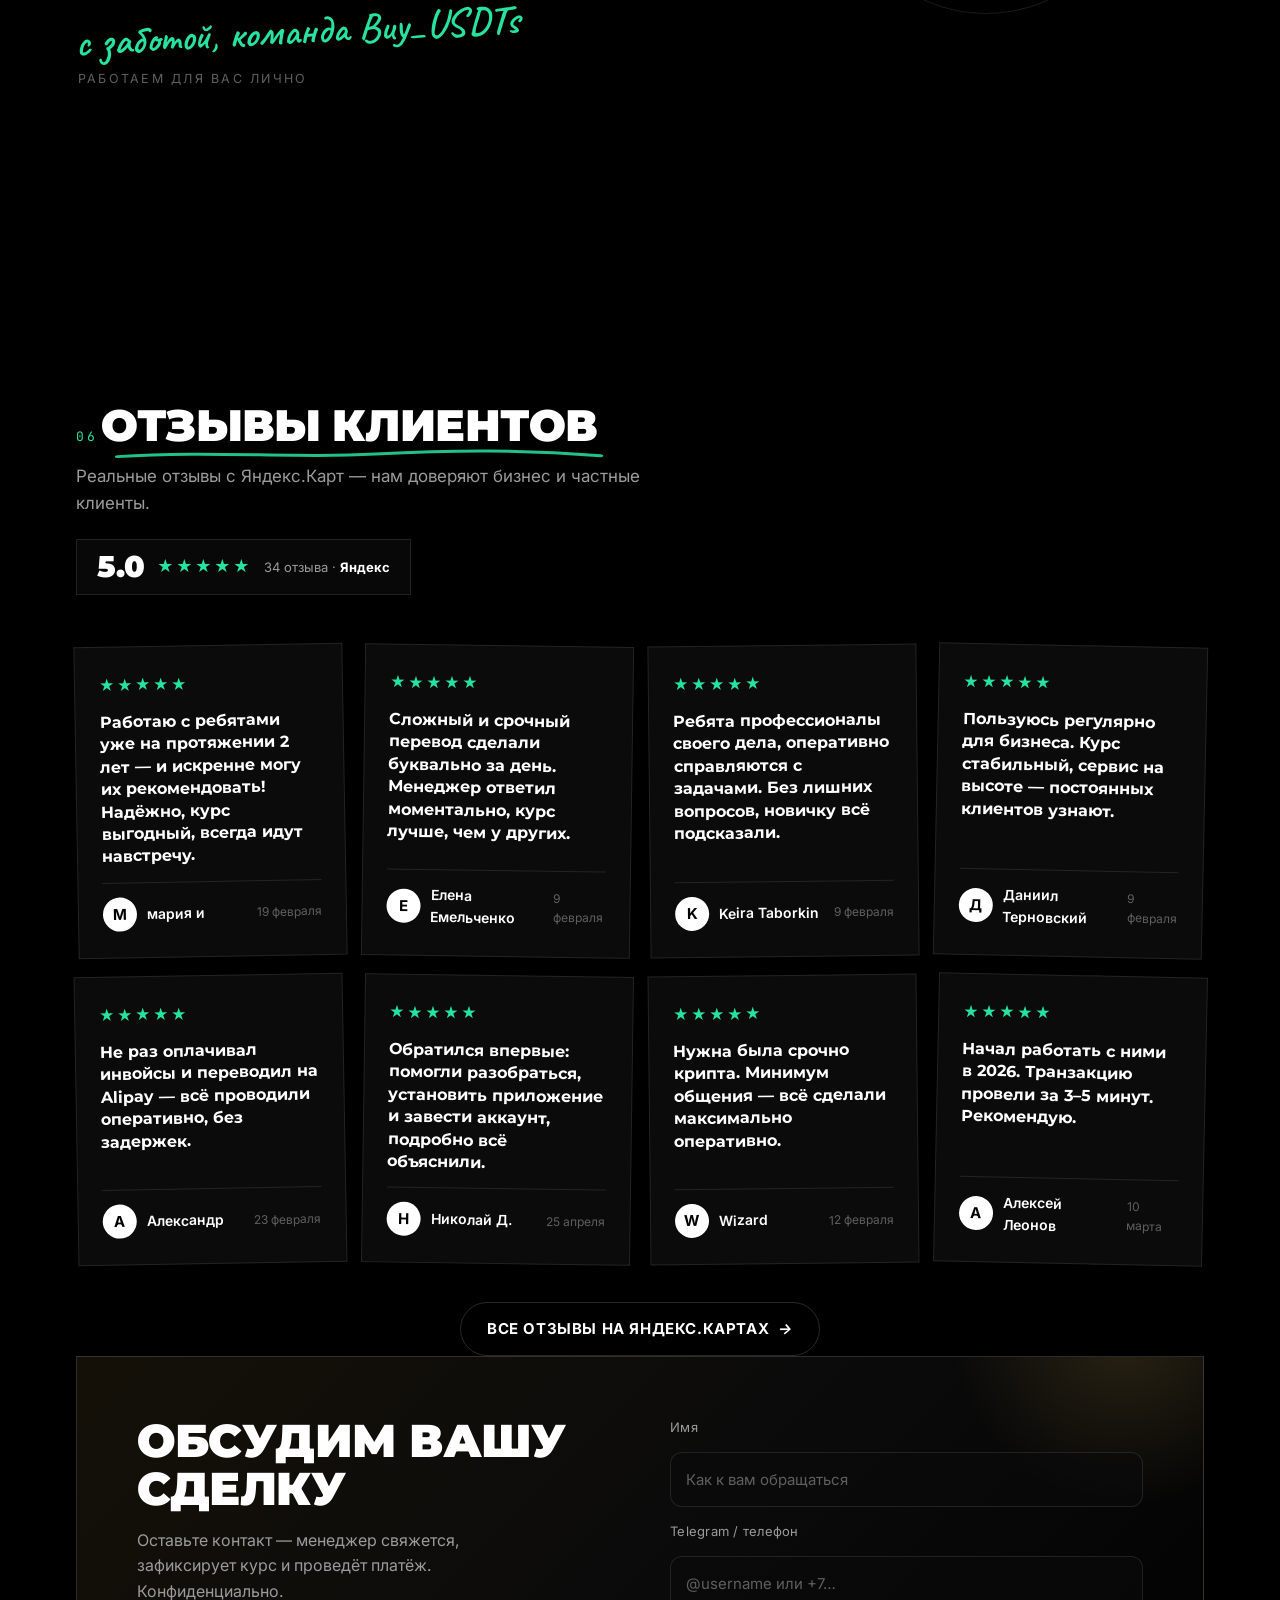
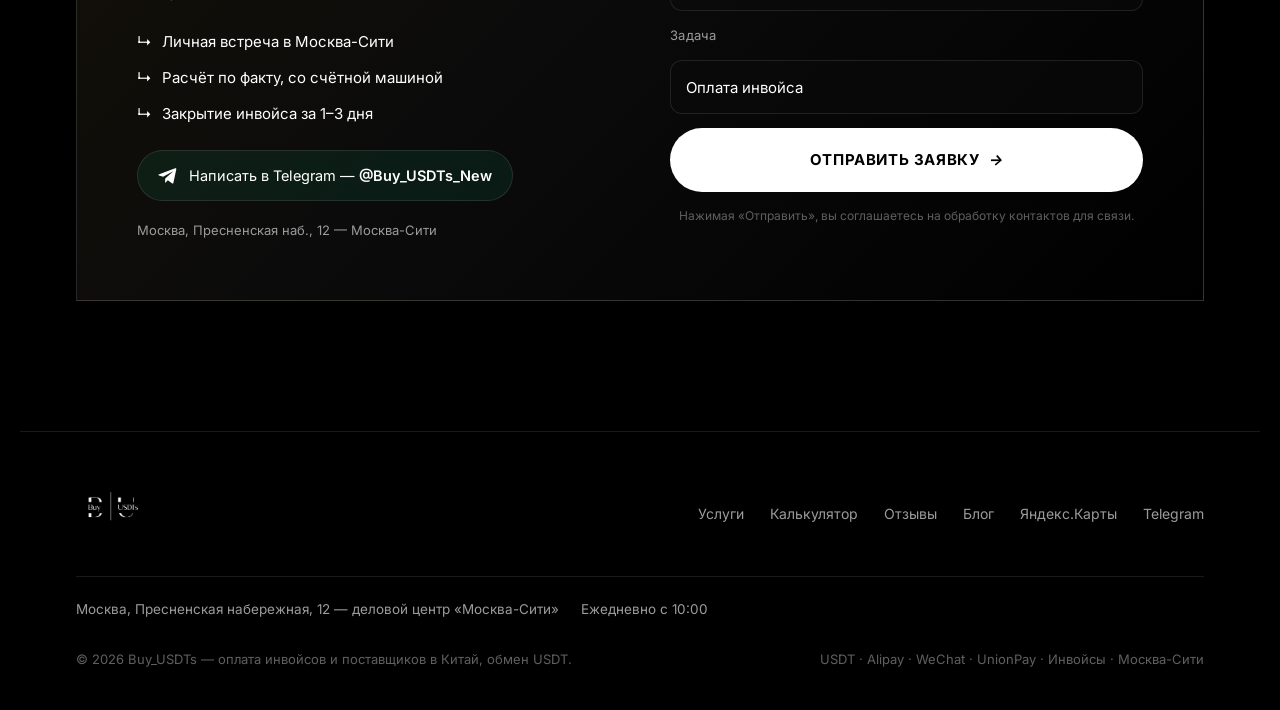
==== commit 497d80c5: "RSS-фид для Дзена: rss.xml (полный текст в content:encoded) - scripts/build-rss.mjs: собирает rss.xm" ====
--- a/index.html
+++ b/index.html
@@ -7,6 +7,7 @@
 <meta name="description" content="Buy_USDTs — оплата инвойсов и поставщиков в Китай, переводы в любую точку мира через USDT. Пополнение Alipay и WeChat, обмен USDT в Москве-Сити. Лучший курс, конфиденциально, за 1–3 дня. Рейтинг 5.0 на Яндекс.Картах." />
 <meta name="keywords" content="оплата инвойсов в Китай, перевод денег в Китай, оплата поставщикам в Китай, пополнение Alipay, пополнение WeChat, купить USDT, оплата через USDT, перевод USDT, обмен USDT Москва, оплата китайских поставщиков, агент по оплате в Китай, международные переводы, криптообменник Москва-Сити, закрытие инвойса" />
 <link rel="canonical" href="https://buyusdtinvoice.ru/" />
+<link rel="alternate" type="application/rss+xml" title="Блог Buy_USDTs" href="/rss.xml" />
 <meta name="robots" content="index, follow, max-image-preview:large" />
 <meta name="theme-color" content="#05110c" />
 <meta name="author" content="Buy_USDTs" />
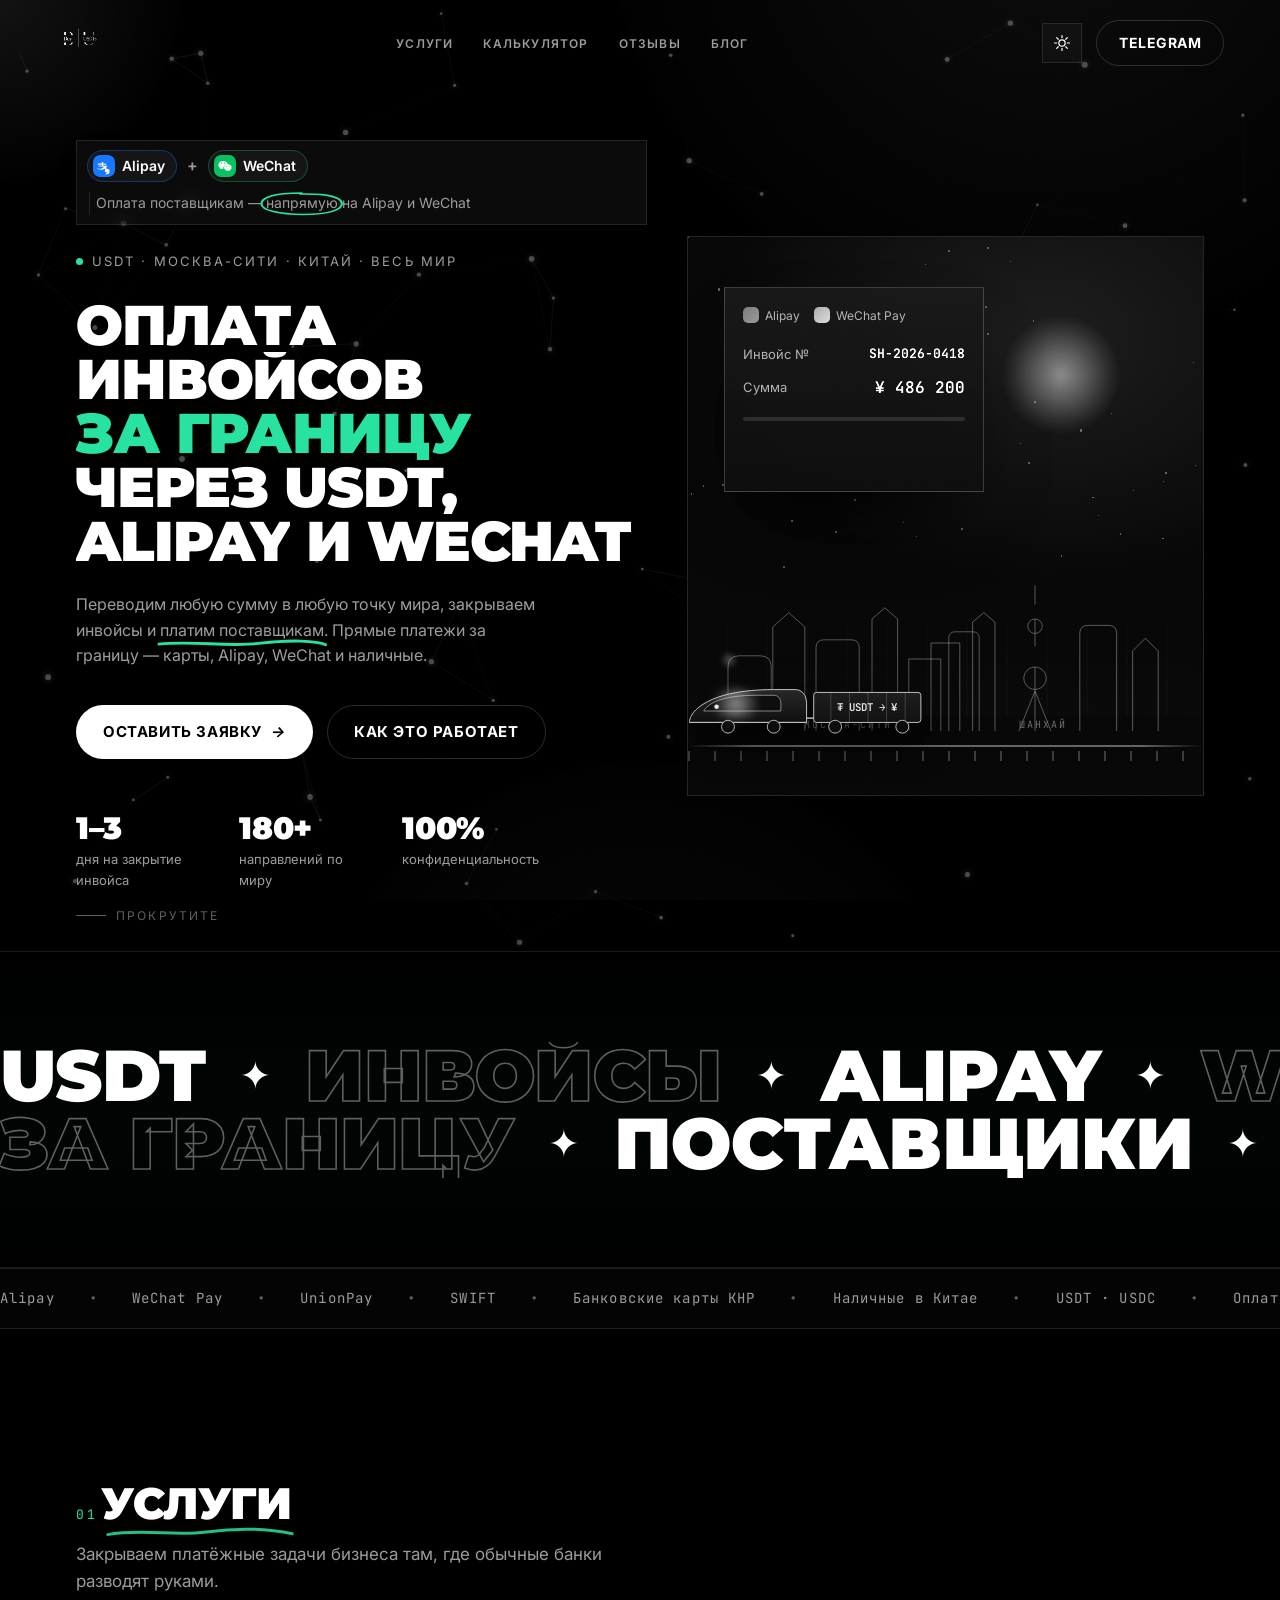
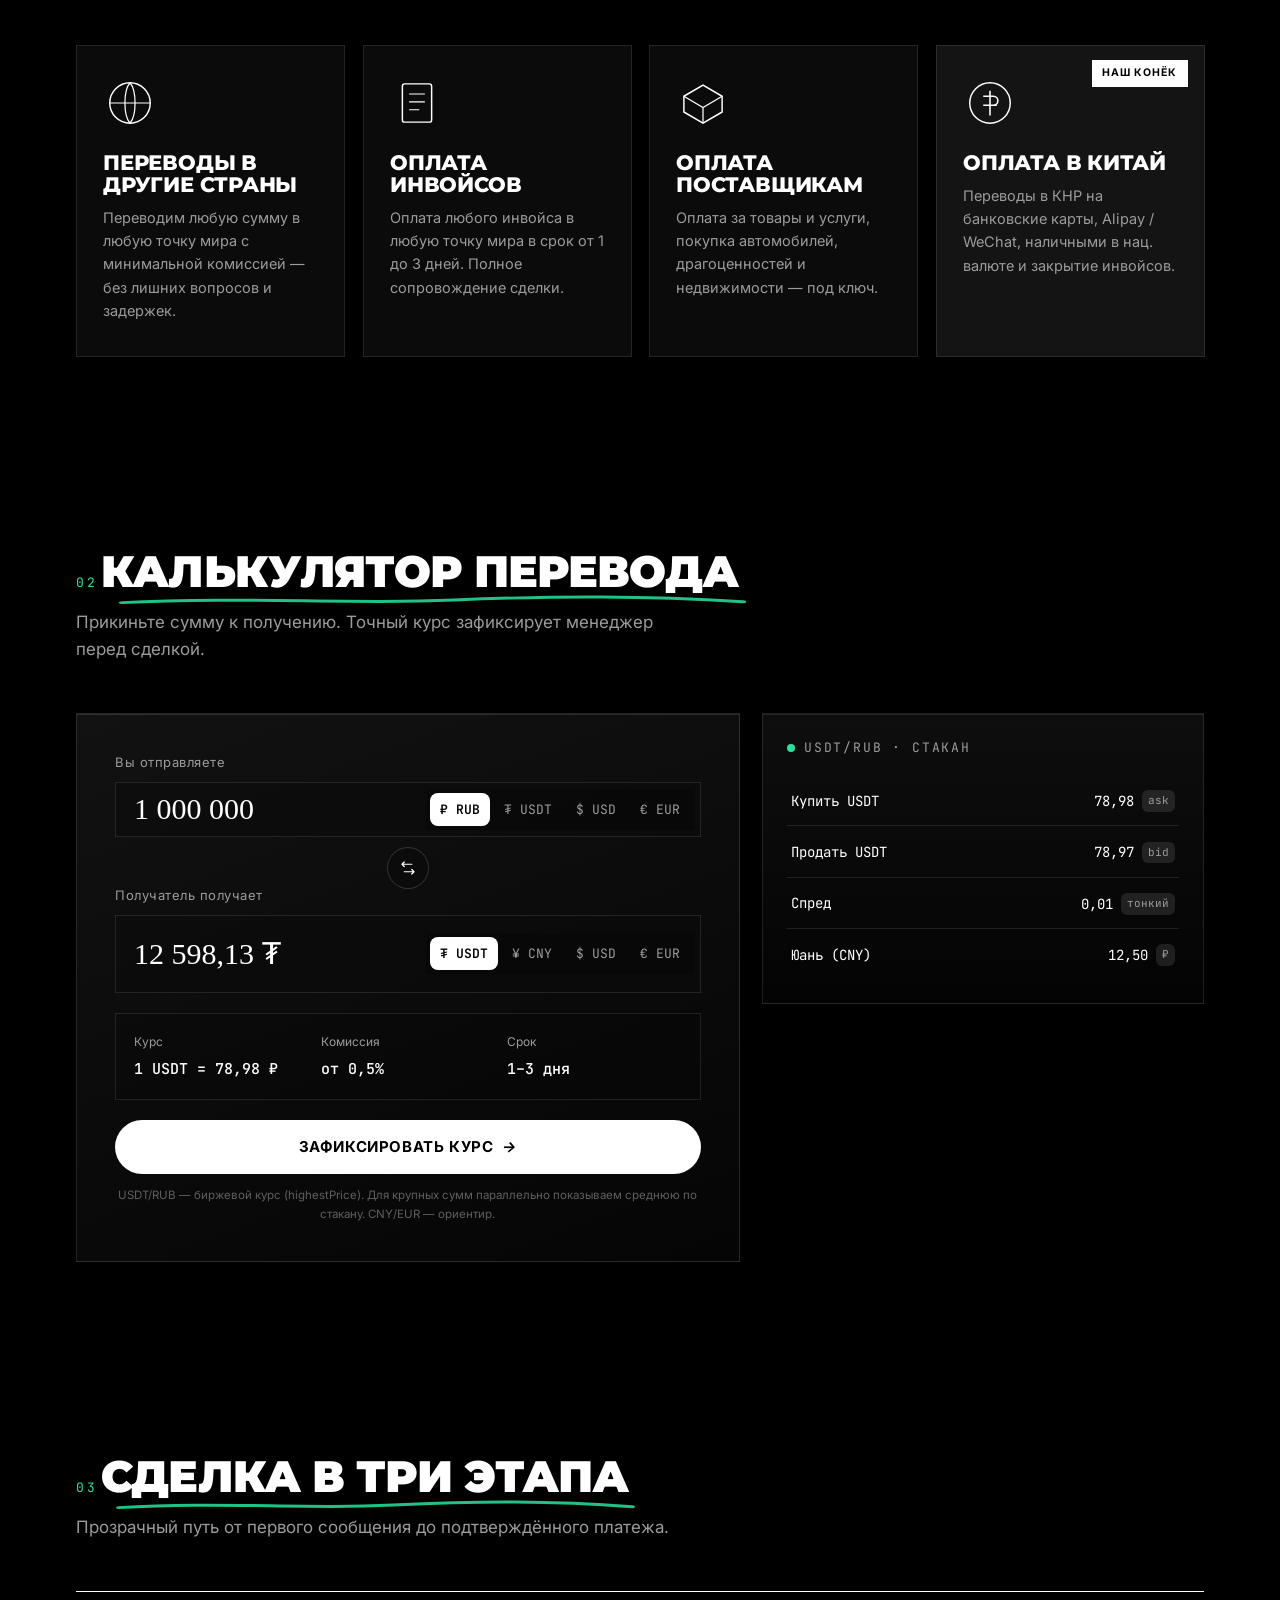
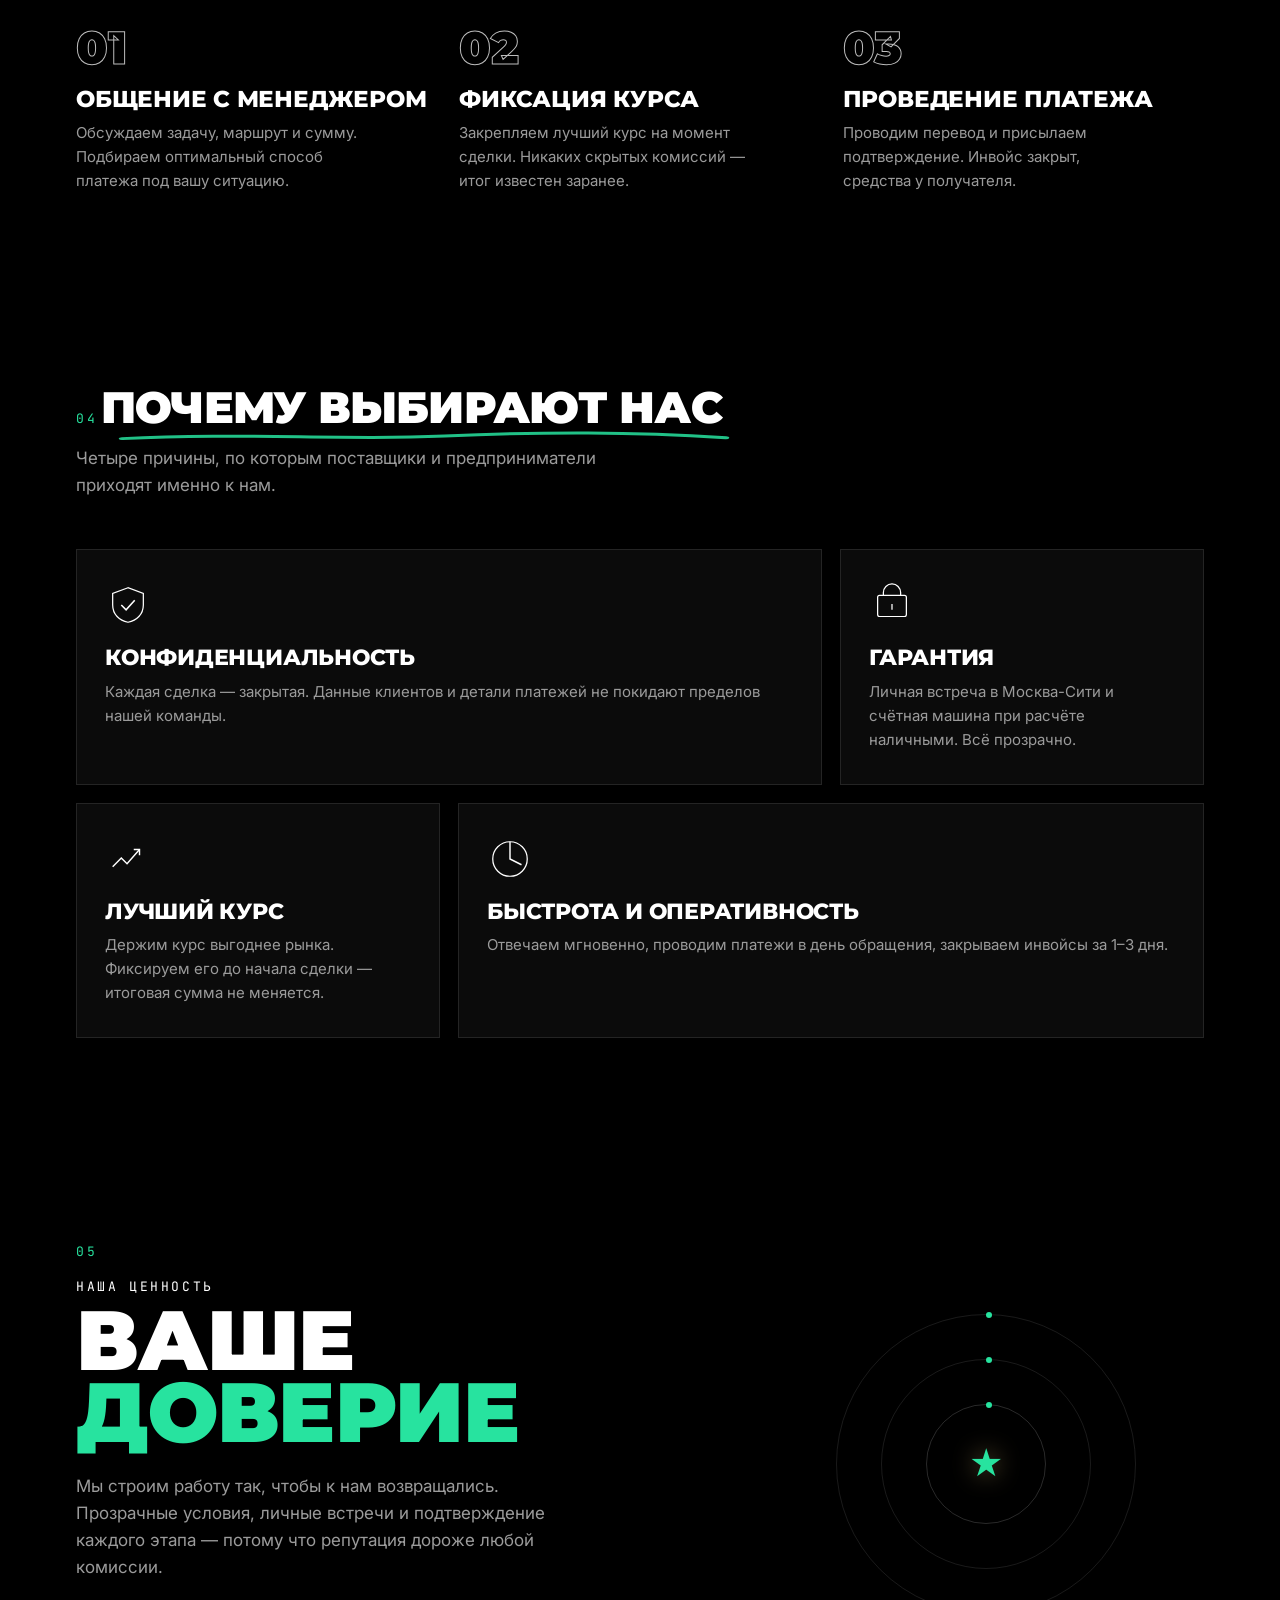
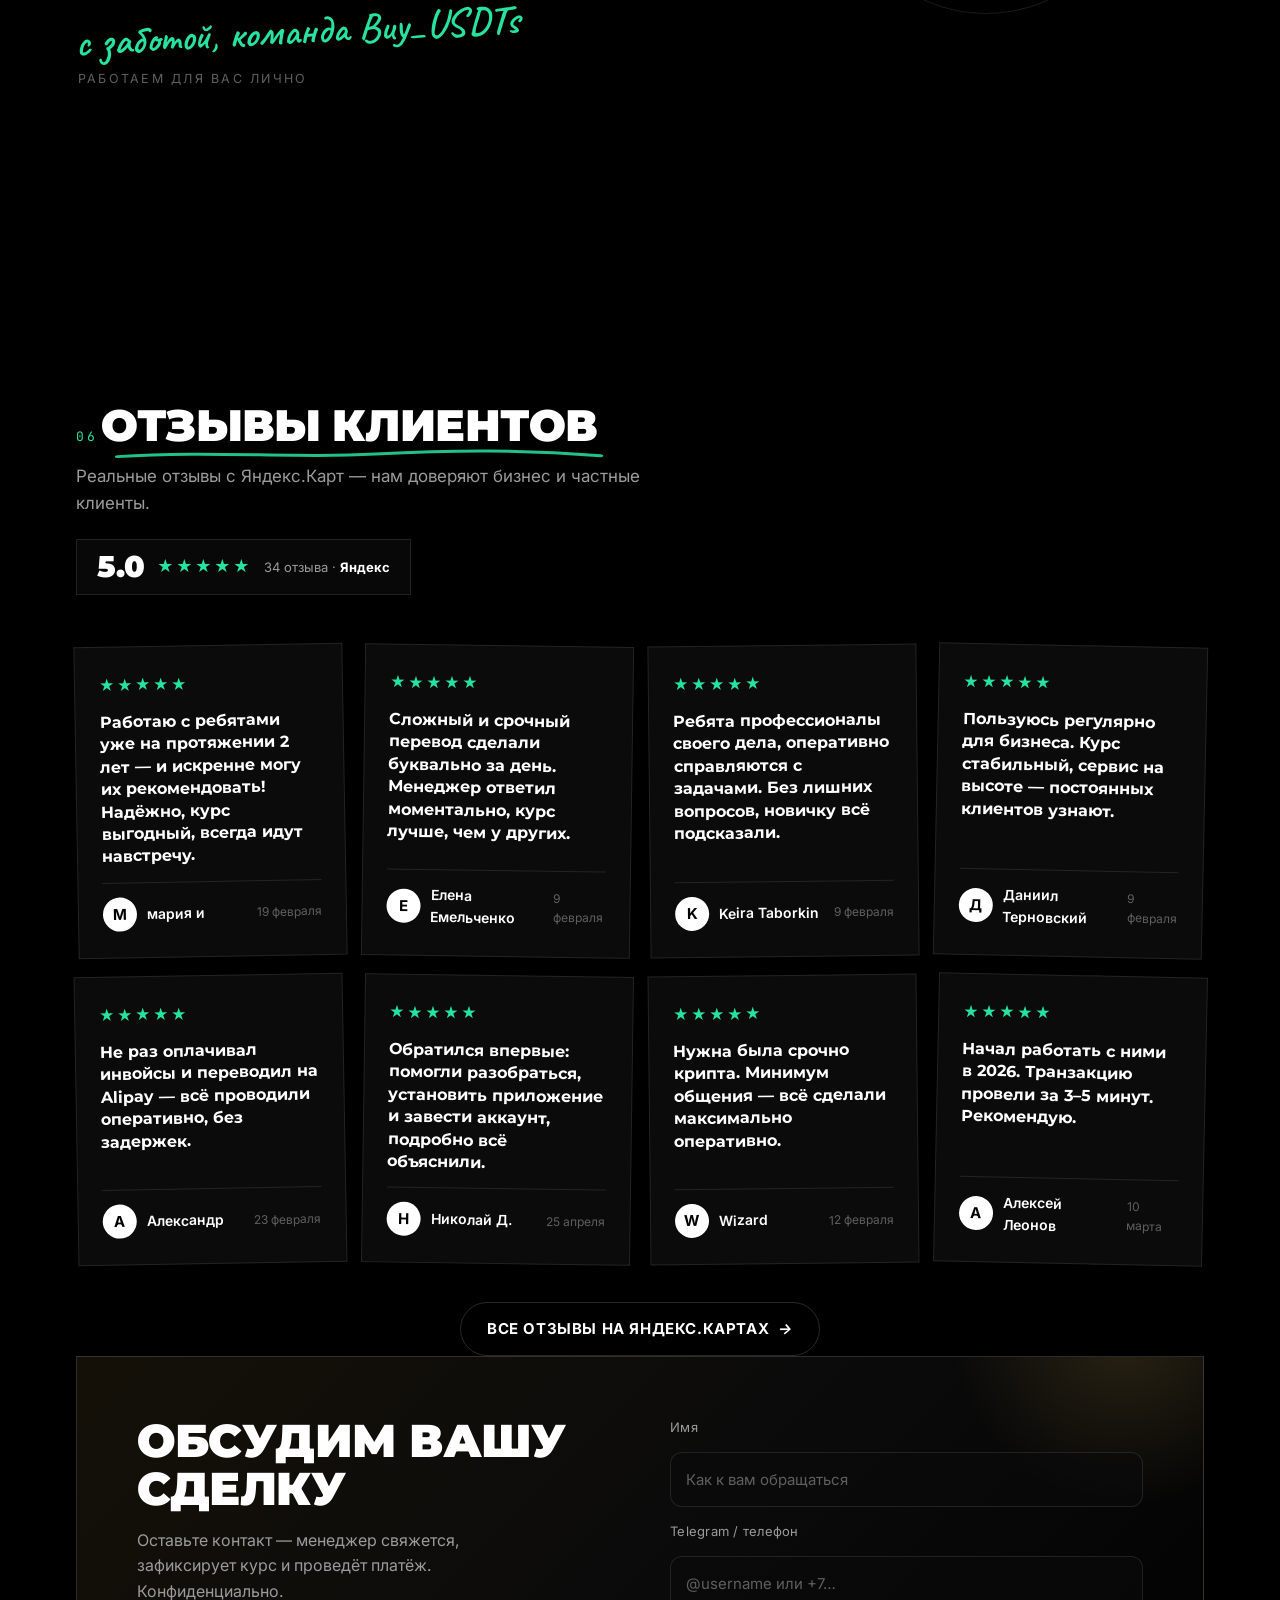
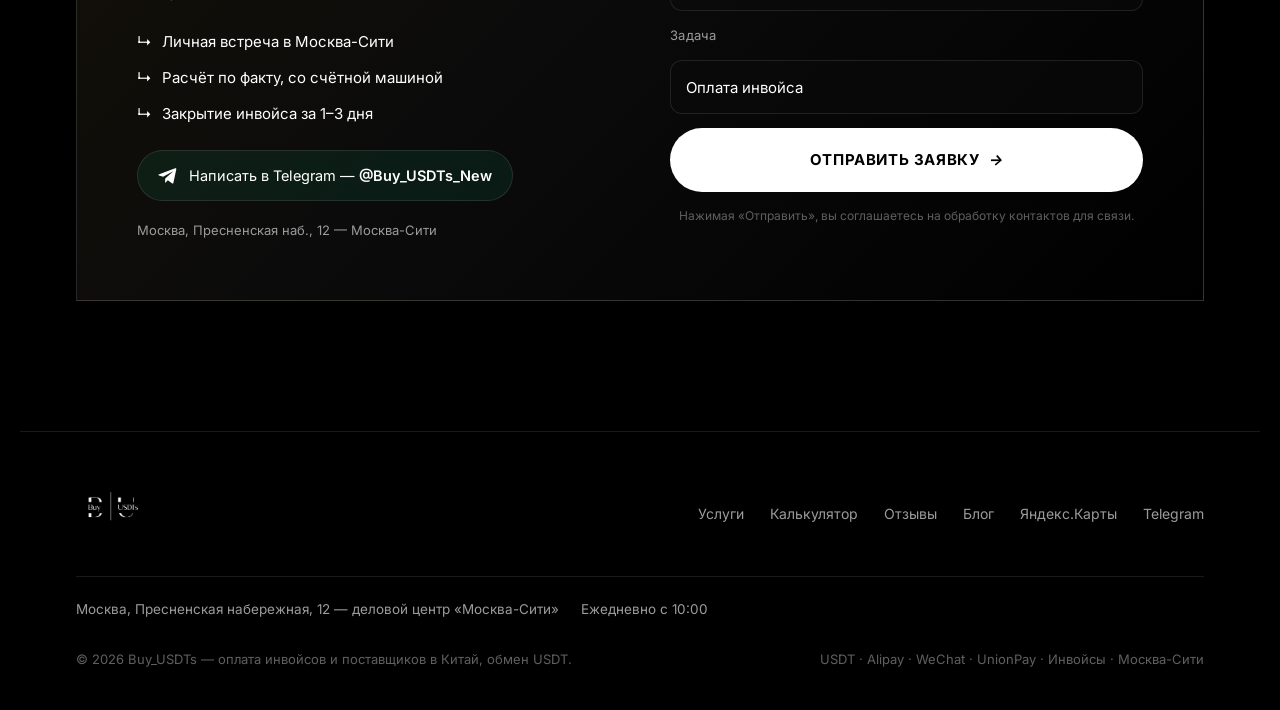
==== commit 914231ad: "Кэш-бастинг CSS (?v=) — чтобы браузер подтянул свежие стили карточек Co-Authored-By: Claude Opus 4.8" ====
--- a/index.html
+++ b/index.html
@@ -41,7 +41,7 @@
 <link rel="preconnect" href="https://fonts.googleapis.com" />
 <link rel="preconnect" href="https://fonts.gstatic.com" crossorigin />
 <link href="https://fonts.googleapis.com/css2?family=Inter:wght@300;400;500;600;700&family=Montserrat:wght@600;700;800;900&family=Caveat:wght@500;600;700&family=JetBrains+Mono:wght@400;500&display=swap" rel="stylesheet" />
-<link rel="stylesheet" href="styles.css" />
+<link rel="stylesheet" href="styles.css?v=20260701b" />
 <!-- Yandex.Metrika counter -->
 <script type="text/javascript">
    (function(m,e,t,r,i,k,a){m[i]=m[i]||function(){(m[i].a=m[i].a||[]).push(arguments)};m[i].l=1*new Date();for(var j=0;j<document.scripts.length;j++){if(document.scripts[j].src===r){return;}}k=e.createElement(t),a=e.getElementsByTagName(t)[0],k.async=1,k.src=r,a.parentNode.insertBefore(k,a)})(window,document,'script','https://mc.yandex.ru/metrika/tag.js?id=110149275','ym');
--- a/styles.css
+++ b/styles.css
@@ -753,16 +753,17 @@
 .blog-hero p{color:var(--muted);max-width:56ch;margin-top:16px;font-size:17px}
 
 .blog-grid{max-width:var(--maxw);margin:0 auto;padding:30px clamp(18px,5vw,56px) 100px;
-  display:grid;grid-template-columns:repeat(3,1fr);gap:20px}
-@media(max-width:900px){.blog-grid{grid-template-columns:repeat(2,1fr)}}
-@media(max-width:560px){.blog-grid{grid-template-columns:1fr}}
-.post-card{display:flex;flex-direction:column;gap:14px;padding:28px 26px;text-decoration:none;color:inherit;
+  display:grid;grid-template-columns:repeat(3,minmax(0,1fr));gap:20px}
+@media(max-width:900px){.blog-grid{grid-template-columns:repeat(2,minmax(0,1fr))}}
+@media(max-width:560px){.blog-grid{grid-template-columns:minmax(0,1fr)}}
+.post-card{display:flex;flex-direction:column;gap:14px;padding:28px 26px;text-decoration:none;color:inherit;min-width:0;
   border:1px solid var(--line-soft);background:var(--panel);transition:transform .45s var(--ease),border-color .45s}
 .post-card:hover{transform:translateY(-5px);border-color:var(--line)}
 .post-card h2{font-family:"Montserrat",sans-serif;font-weight:800;text-transform:uppercase;
   font-size:21px;line-height:1.05;letter-spacing:-.01em}
 .post-card p{color:var(--muted);font-size:14.5px;flex:1;margin:0}
 .post-card__more{color:var(--pen);font-weight:700;text-transform:uppercase;font-size:12px;letter-spacing:.08em}
+.post-card__img{width:calc(100% + 52px);max-width:none;margin:-28px -26px 6px;height:150px;object-fit:cover;display:block}
 .post-meta{display:flex;gap:14px;font-size:12px;color:var(--muted-2);font-family:"JetBrains Mono",monospace}
 
 .tag{display:inline-block;width:max-content;font-family:"JetBrains Mono",monospace;font-size:11px;
@@ -773,6 +774,7 @@
 .article__back{color:var(--muted);font-size:13px;text-transform:uppercase;letter-spacing:.08em;transition:color .3s}
 .article__back:hover{color:var(--pen)}
 .article__head{padding:24px 0 28px;border-bottom:1px solid var(--line-soft);margin-bottom:32px}
+.article__cover{width:100%;aspect-ratio:16/9;object-fit:cover;border-radius:14px;display:block;margin:18px 0 4px}
 .article__head h1{font-family:"Montserrat",sans-serif;font-weight:900;text-transform:uppercase;
   font-size:clamp(28px,4.4vw,50px);line-height:1;letter-spacing:-.02em;margin:14px 0 16px}
 .article__body{font-size:17px;line-height:1.78;color:var(--text)}
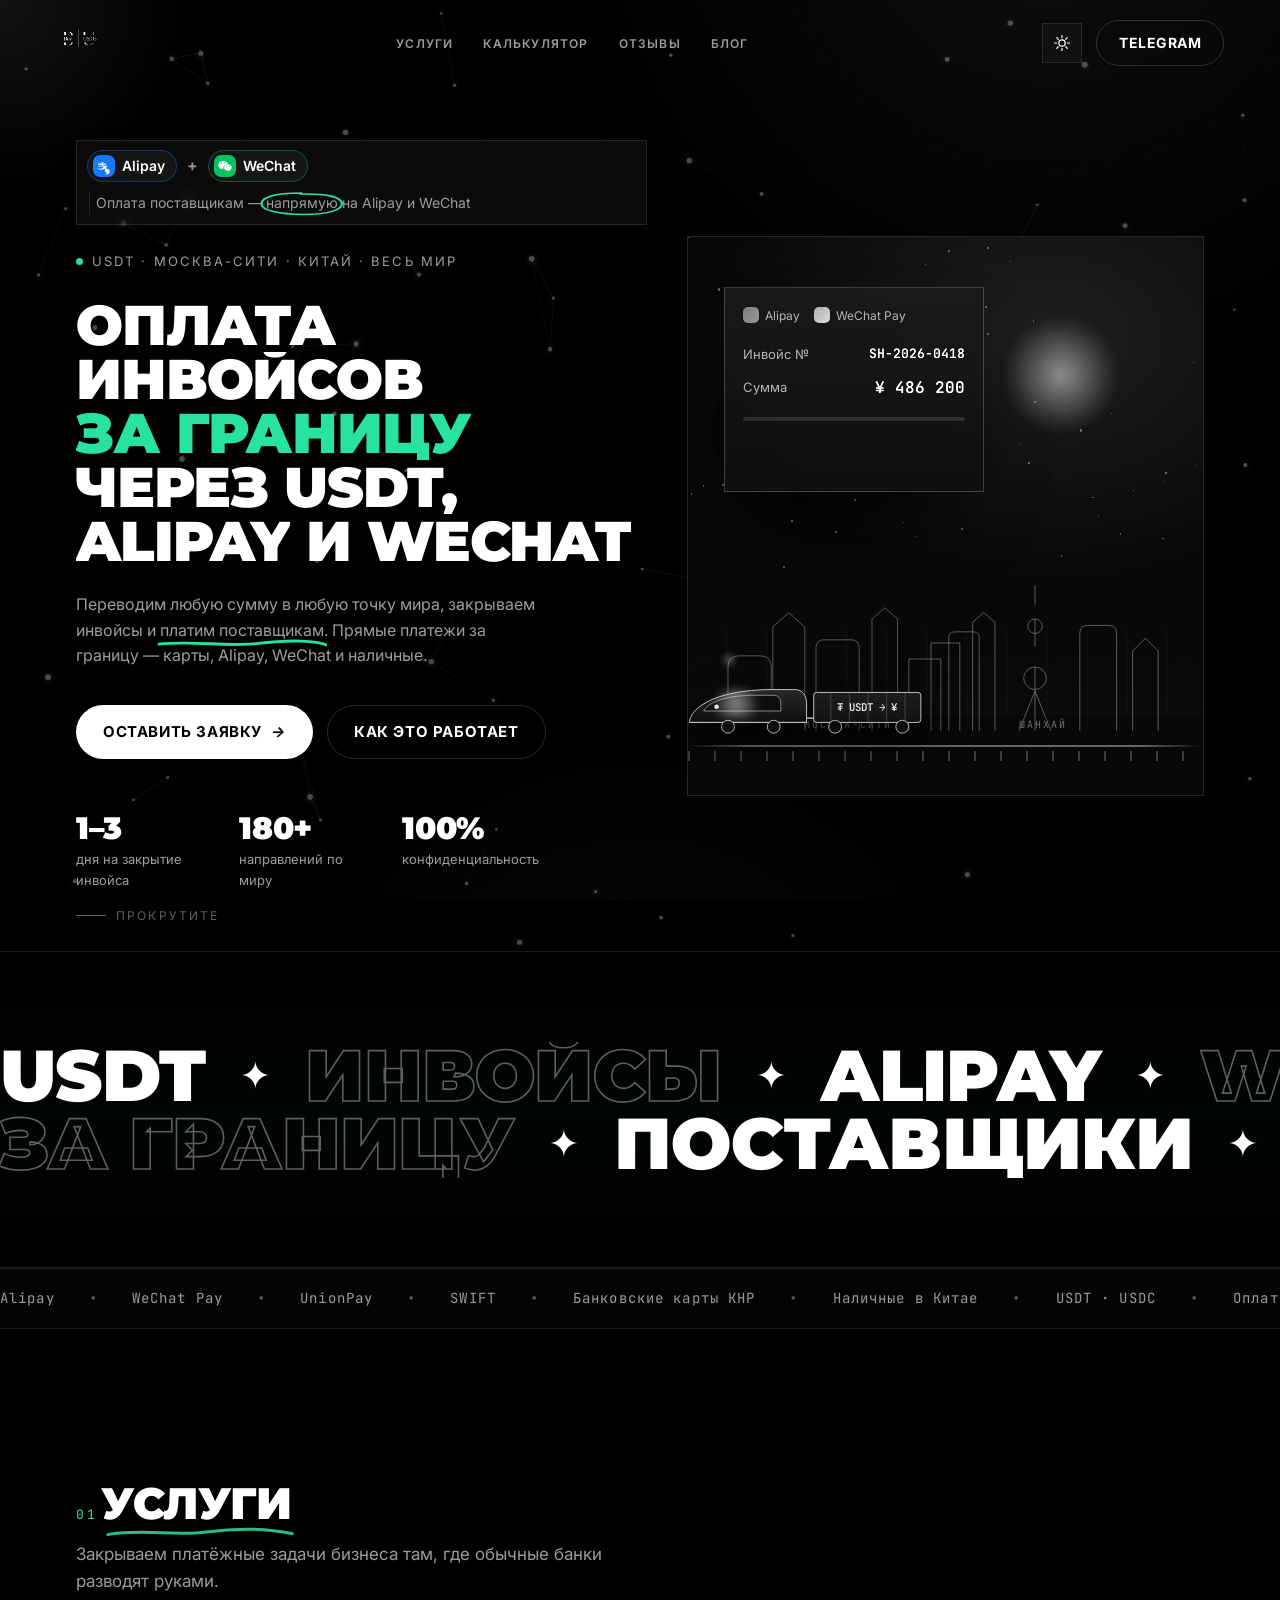
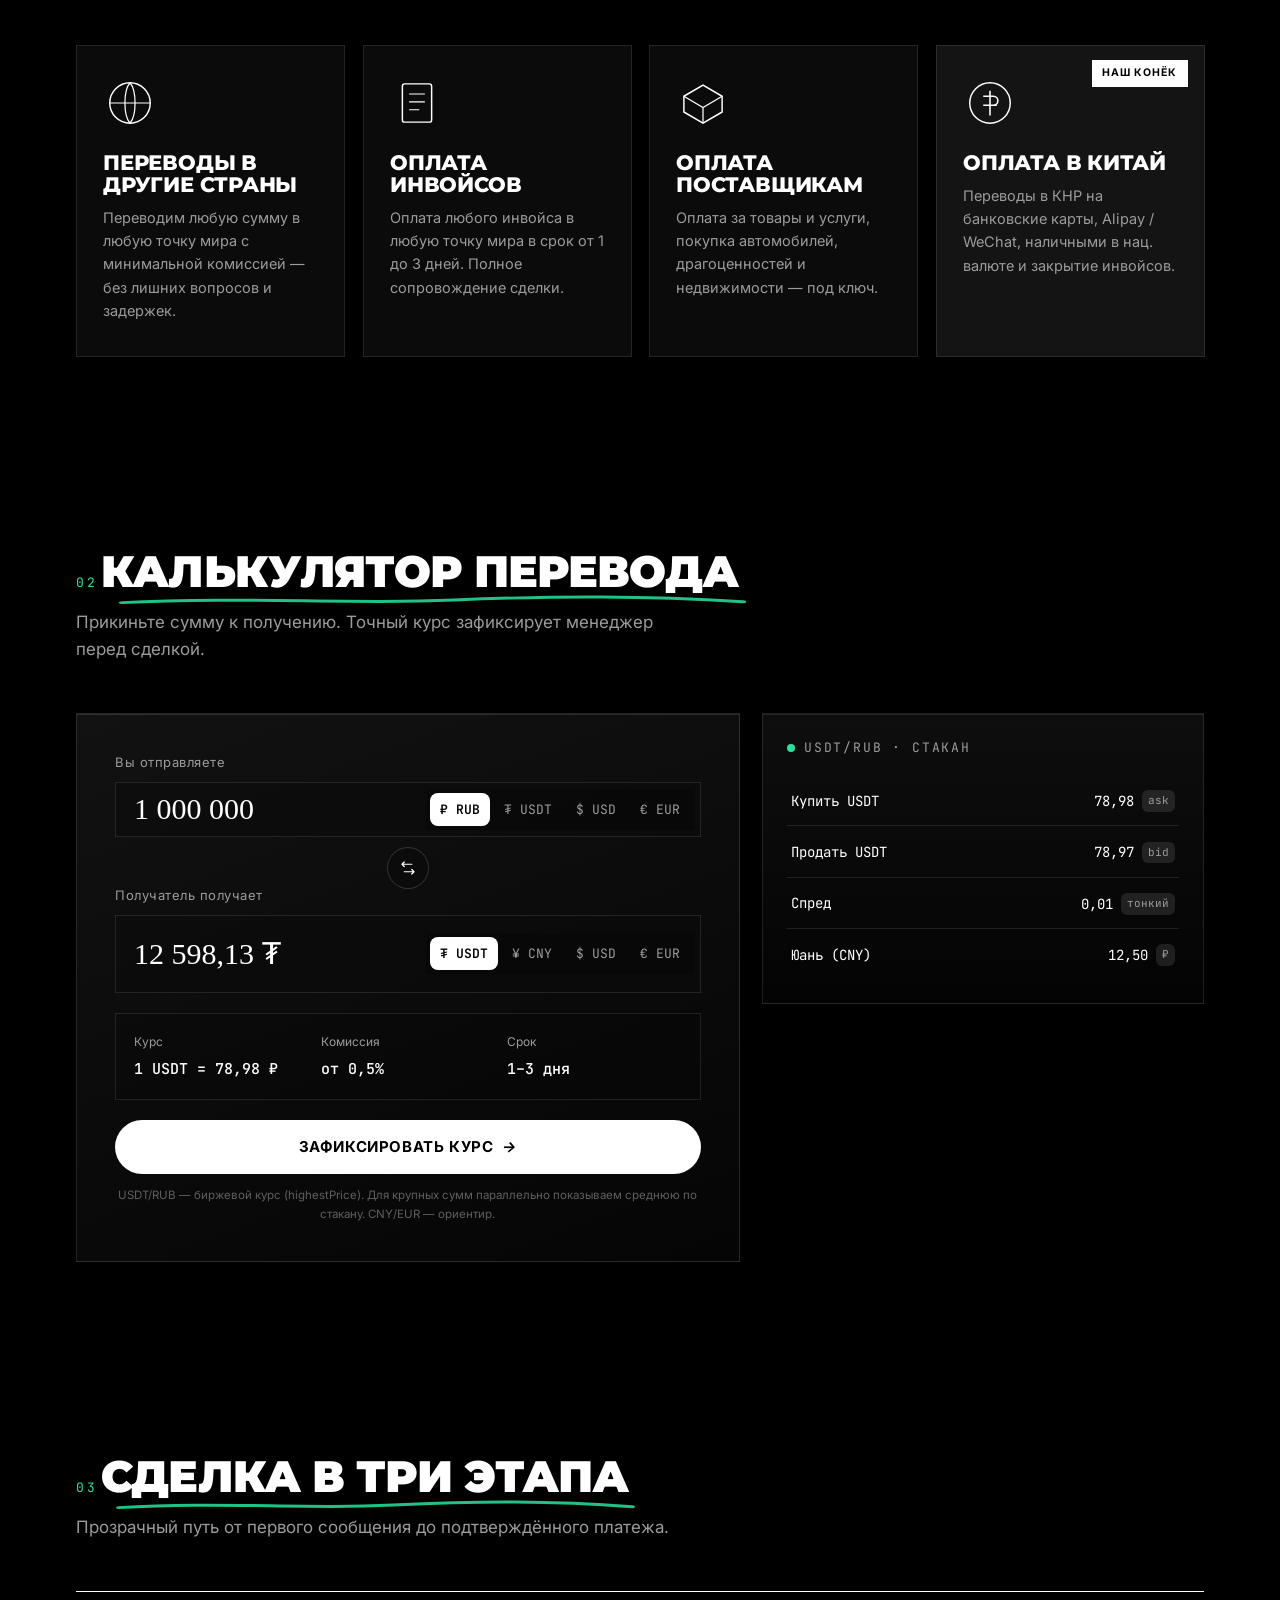
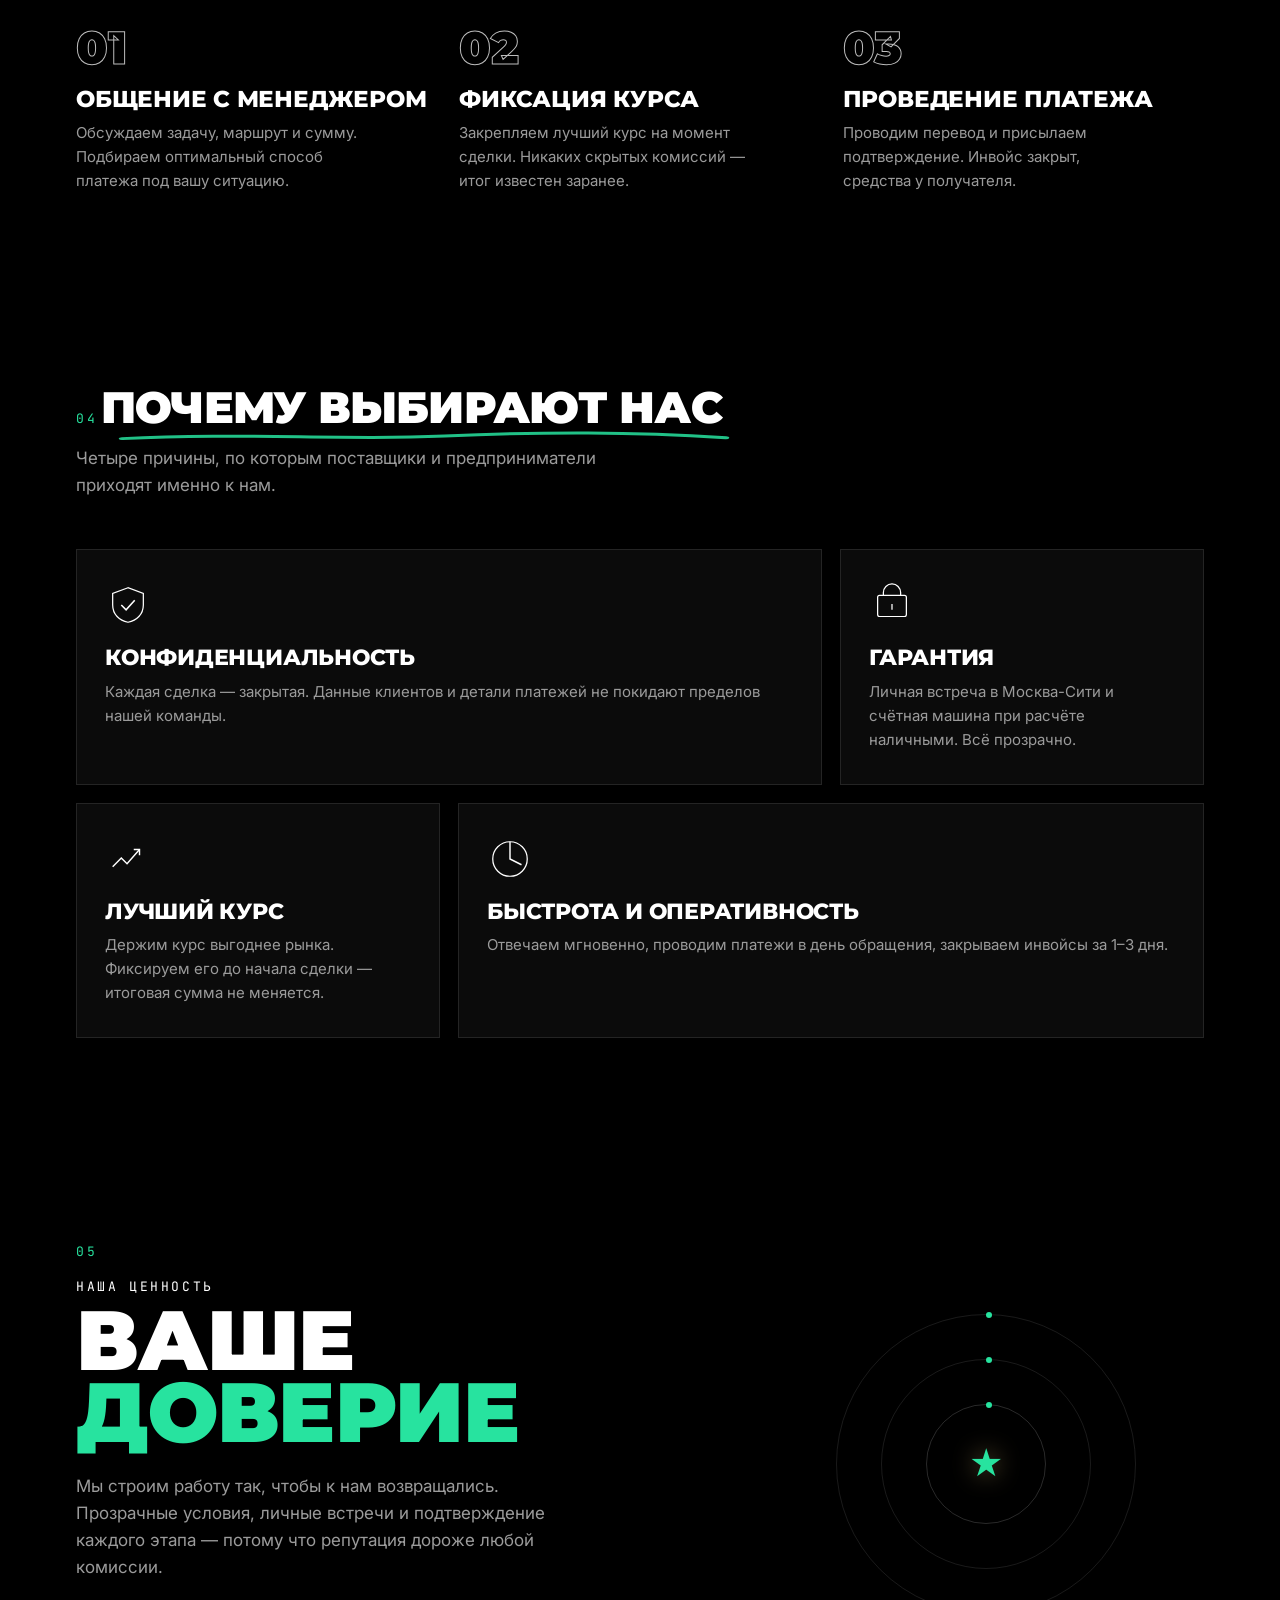
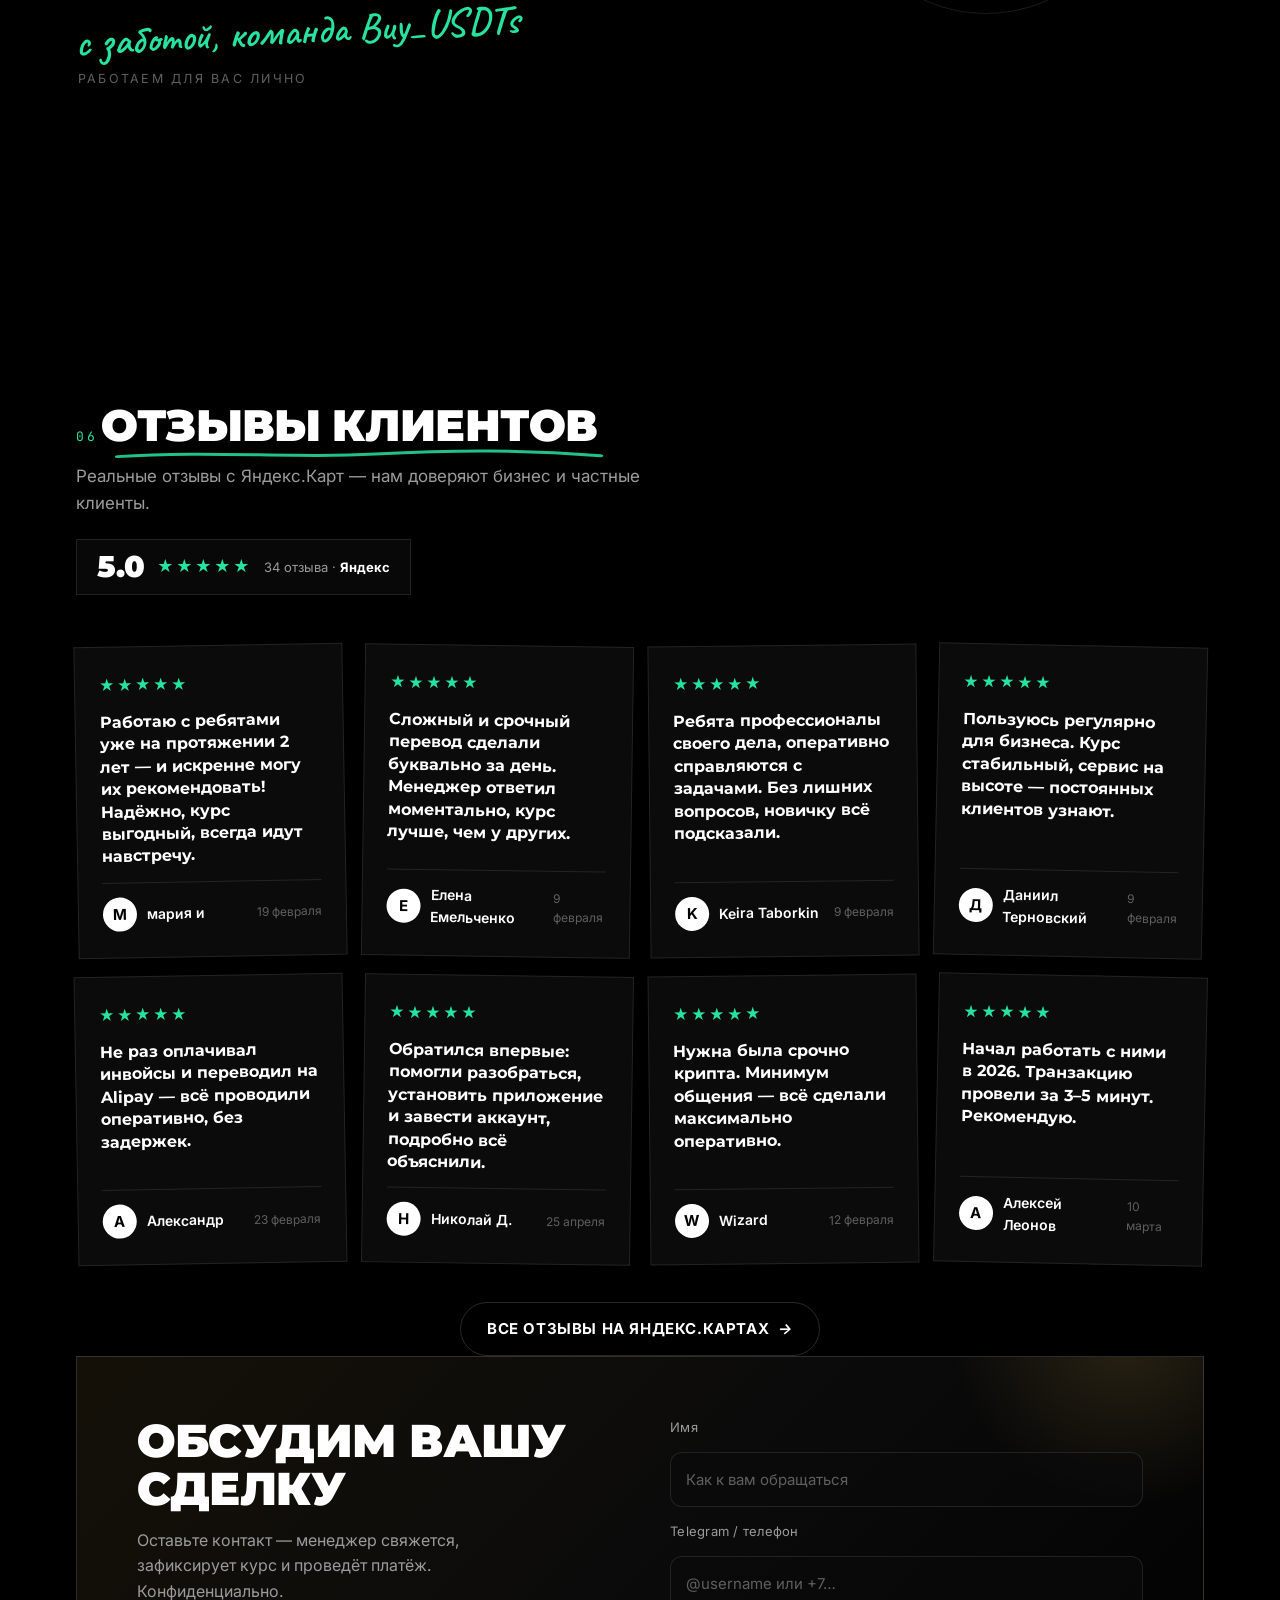
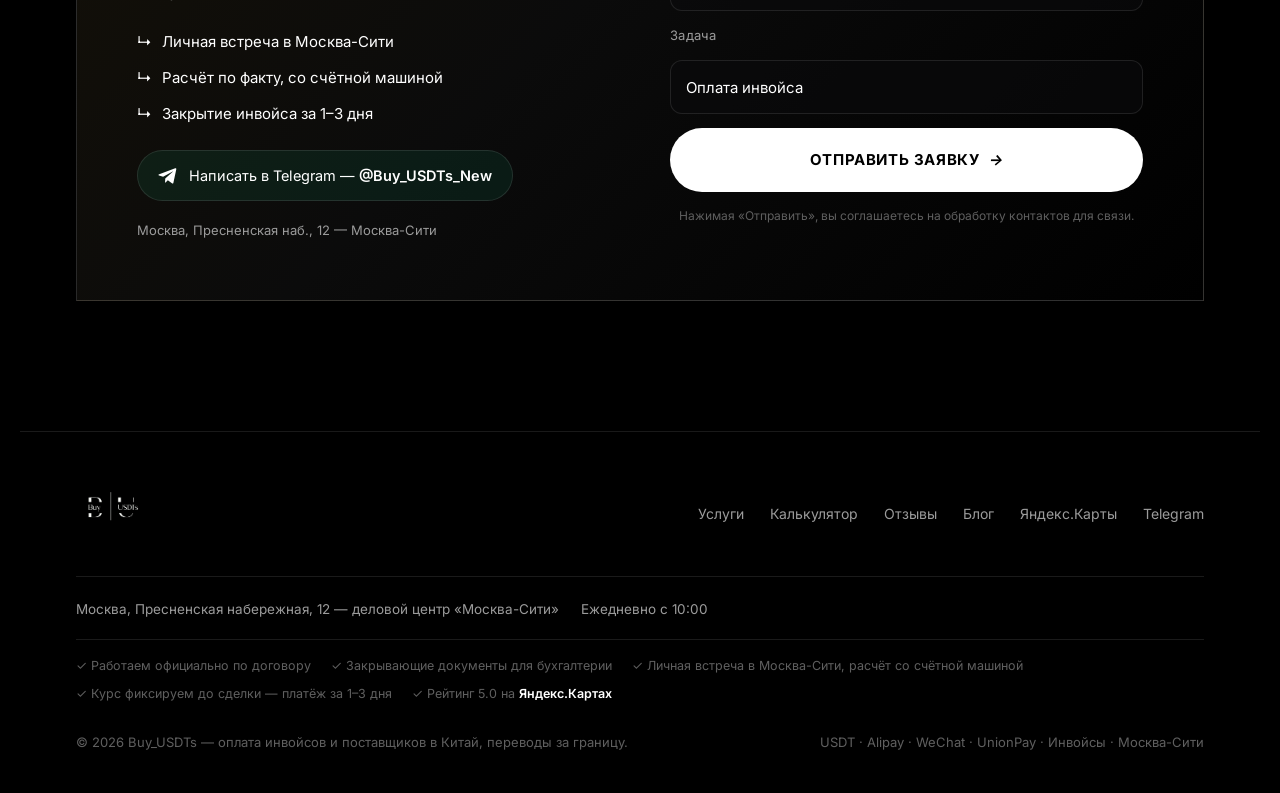
==== commit df898991: "SEO: смягчение крипто-подачи главной + блок доверия + чистка sitemap - главная: title/description/ke" ====
--- a/index.html
+++ b/index.html
@@ -3,9 +3,9 @@
 <head>
 <meta charset="UTF-8" />
 <meta name="viewport" content="width=device-width, initial-scale=1.0" />
-<title>Оплата инвойсов и поставщиков в Китай через USDT, Alipay, WeChat — Buy_USDTs (Москва-Сити)</title>
-<meta name="description" content="Buy_USDTs — оплата инвойсов и поставщиков в Китай, переводы в любую точку мира через USDT. Пополнение Alipay и WeChat, обмен USDT в Москве-Сити. Лучший курс, конфиденциально, за 1–3 дня. Рейтинг 5.0 на Яндекс.Картах." />
-<meta name="keywords" content="оплата инвойсов в Китай, перевод денег в Китай, оплата поставщикам в Китай, пополнение Alipay, пополнение WeChat, купить USDT, оплата через USDT, перевод USDT, обмен USDT Москва, оплата китайских поставщиков, агент по оплате в Китай, международные переводы, криптообменник Москва-Сити, закрытие инвойса" />
+<title>Оплата инвойсов и поставщиков в Китай — платёжный агент ВЭД | Buy_USDTs (Москва-Сити)</title>
+<meta name="description" content="Оплата инвойсов и поставщиков в Китай, переводы за границу, пополнение Alipay и WeChat. Платёжный агент ВЭД в Москве-Сити: фиксируем курс, платёж за 1–3 дня, конфиденциально. Рейтинг 5.0 на Яндекс.Картах." />
+<meta name="keywords" content="оплата инвойсов в Китай, оплата поставщикам в Китай, перевод денег в Китай, платёжный агент ВЭД, пополнение Alipay, пополнение WeChat, оплата в Китай из России, переводы за границу, оплата китайских поставщиков, международные переводы, закрытие инвойса, Москва-Сити" />
 <link rel="canonical" href="https://buyusdtinvoice.ru/" />
 <link rel="alternate" type="application/rss+xml" title="Блог Buy_USDTs" href="/rss.xml" />
 <meta name="robots" content="index, follow, max-image-preview:large" />
@@ -22,15 +22,15 @@
 <meta property="og:type" content="website" />
 <meta property="og:locale" content="ru_RU" />
 <meta property="og:site_name" content="Buy_USDTs" />
-<meta property="og:title" content="Оплата инвойсов и поставщиков в Китай через USDT, Alipay, WeChat — Buy_USDTs" />
-<meta property="og:description" content="Переводы в любую точку мира, оплата инвойсов и поставщикам, пополнение Alipay и WeChat. Обмен USDT в Москве-Сити. Рейтинг 5.0 на Яндекс.Картах." />
+<meta property="og:title" content="Оплата инвойсов и поставщиков в Китай — платёжный агент ВЭД | Buy_USDTs" />
+<meta property="og:description" content="Оплата инвойсов и поставщиков в Китай, переводы за границу, пополнение Alipay и WeChat. Курс фиксируем, платёж за 1–3 дня. Москва-Сити, рейтинг 5.0." />
 <meta property="og:url" content="https://buyusdtinvoice.ru/" />
 <meta property="og:image" content="https://buyusdtinvoice.ru/logo.png" />
 
 <!-- Twitter -->
 <meta name="twitter:card" content="summary_large_image" />
-<meta name="twitter:title" content="Оплата инвойсов и поставщиков в Китай через USDT — Buy_USDTs" />
-<meta name="twitter:description" content="USDT, Alipay, WeChat, инвойсы. Москва-Сити. Лучший курс, 1–3 дня, рейтинг 5.0." />
+<meta name="twitter:title" content="Оплата инвойсов и поставщиков в Китай — платёжный агент ВЭД | Buy_USDTs" />
+<meta name="twitter:description" content="Инвойсы, поставщики, Alipay, WeChat, переводы за границу. Москва-Сити, 1–3 дня, рейтинг 5.0." />
 <meta name="twitter:image" content="https://buyusdtinvoice.ru/logo.png" />
 
 <!-- favicon -->
@@ -41,7 +41,7 @@
 <link rel="preconnect" href="https://fonts.googleapis.com" />
 <link rel="preconnect" href="https://fonts.gstatic.com" crossorigin />
 <link href="https://fonts.googleapis.com/css2?family=Inter:wght@300;400;500;600;700&family=Montserrat:wght@600;700;800;900&family=Caveat:wght@500;600;700&family=JetBrains+Mono:wght@400;500&display=swap" rel="stylesheet" />
-<link rel="stylesheet" href="styles.css?v=20260701b" />
+<link rel="stylesheet" href="styles.css?v=20260701c" />
 <!-- Yandex.Metrika counter -->
 <script type="text/javascript">
    (function(m,e,t,r,i,k,a){m[i]=m[i]||function(){(m[i].a=m[i].a||[]).push(arguments)};m[i].l=1*new Date();for(var j=0;j<document.scripts.length;j++){if(document.scripts[j].src===r){return;}}k=e.createElement(t),a=e.getElementsByTagName(t)[0],k.async=1,k.src=r,a.parentNode.insertBefore(k,a)})(window,document,'script','https://mc.yandex.ru/metrika/tag.js?id=110149275','ym');
@@ -574,8 +574,15 @@
     <span>Москва, Пресненская набережная, 12 — деловой центр «Москва-Сити»</span>
     <span>Ежедневно с 10:00</span>
   </address>
+  <div class="footer__trust" aria-label="Гарантии и условия">
+    <span>✓ Работаем официально по договору</span>
+    <span>✓ Закрывающие документы для бухгалтерии</span>
+    <span>✓ Личная встреча в Москва-Сити, расчёт со счётной машиной</span>
+    <span>✓ Курс фиксируем до сделки — платёж за 1–3 дня</span>
+    <span>✓ Рейтинг 5.0 на <a href="https://yandex.ru/maps/org/buyusdt/136196508070/" target="_blank" rel="noopener">Яндекс.Картах</a></span>
+  </div>
   <div class="footer__bottom">
-    <span>© 2026 Buy_USDTs — оплата инвойсов и поставщиков в Китай, обмен USDT.</span>
+    <span>© 2026 Buy_USDTs — оплата инвойсов и поставщиков в Китай, переводы за границу.</span>
     <span>USDT · Alipay · WeChat · UnionPay · Инвойсы · Москва-Сити</span>
   </div>
 </footer>
@@ -594,7 +601,7 @@
       "image": "https://buyusdtinvoice.ru/logo.png",
       "logo": "https://buyusdtinvoice.ru/logo.png",
       "priceRange": "₽₽",
-      "description": "Оплата инвойсов и поставщиков в Китай, переводы по миру через USDT, пополнение Alipay и WeChat, обмен USDT в Москве-Сити.",
+      "description": "Платёжный агент ВЭД в Москве-Сити: оплата инвойсов и поставщиков в Китай, переводы за границу, пополнение Alipay и WeChat. Курс фиксируем, платёж за 1–3 дня.",
       "areaServed": ["Россия", "Китай", "весь мир"],
       "currenciesAccepted": "RUB, USDT, USD, CNY",
       "address": {
--- a/styles.css
+++ b/styles.css
@@ -485,6 +485,9 @@
 .footer__nap{display:flex;flex-wrap:wrap;align-items:center;gap:8px 22px;padding:22px 0 4px;font-style:normal}
 .footer__nap a{color:var(--gold-hi);font-weight:600}
 .footer__nap span{font-size:13.5px;color:var(--muted)}
+.footer__trust{display:flex;flex-wrap:wrap;gap:8px 20px;padding:16px 0 4px;border-top:1px solid var(--line-soft);margin-top:14px}
+.footer__trust span{font-size:12.5px;color:var(--muted-2)}
+.footer__trust a{color:var(--gold-hi);font-weight:600}
 
 /* ---------- CTA ---------- */
 .cta{max-width:var(--maxw);margin:0 auto;padding:0 clamp(18px,5vw,56px) clamp(80px,12vw,130px)}
